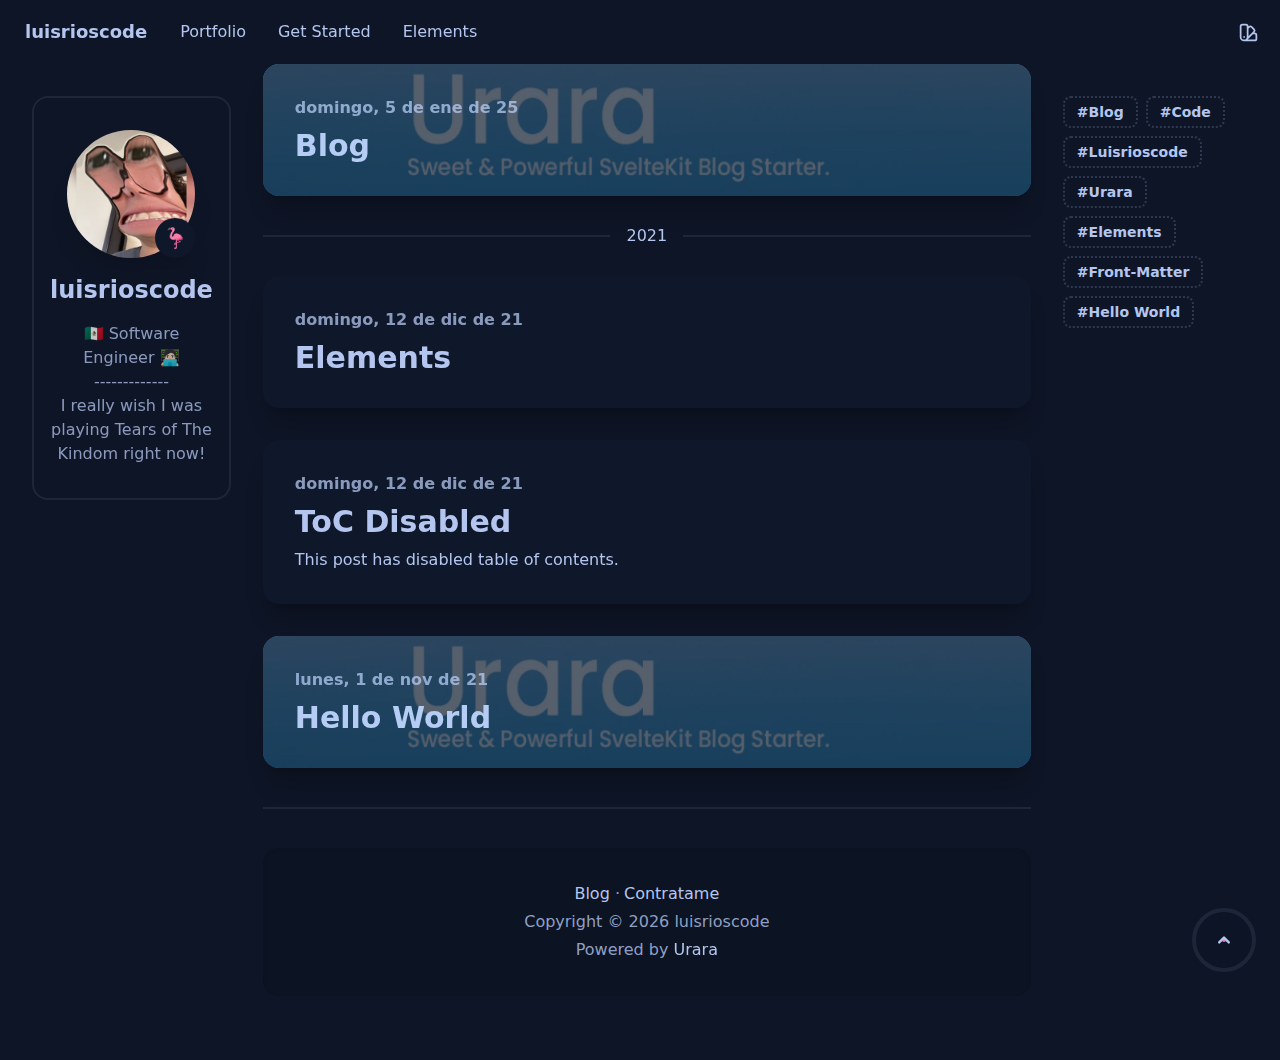
==== index.html @ e6d10465 "deploy: 8eb170c5e2e378a4bb74adc518a97fb02282f7ba" ====
<!DOCTYPE html>
<html lang="en-US">
  <head prefix="og: https://ogp.me/ns#">
    <meta charset="utf-8" />
    <meta name="generator" content="gh:importantimport/urara" />
    <meta name="viewport" content="width=device-width, initial-scale=1" />
    <link rel="manifest" crossorigin="use-credentials" href="/manifest.webmanifest" />
    <link rel="alternate" type="application/feed+json" href="/feed.json" />
    <link rel="alternate" type="application/atom+xml" href="/atom.xml" />
    <link rel="sitemap" type="application/xml" href="/sitemap.xml" />
    <meta http-equiv="content-security-policy" content="style-src 'self' 'unsafe-inline' https://giscus.app">
		<link href="./_app/immutable/assets/_layout.d280dd81.css" rel="stylesheet">
		<link href="./_app/immutable/assets/posts.50579275.css" rel="stylesheet">
		<link rel="modulepreload" href="./_app/immutable/entry/start.0321225f.js">
		<link rel="modulepreload" href="./_app/immutable/chunks/index.02fd8880.js">
		<link rel="modulepreload" href="./_app/immutable/chunks/singletons.bacc1549.js">
		<link rel="modulepreload" href="./_app/immutable/chunks/index.68272263.js">
		<link rel="modulepreload" href="./_app/immutable/entry/app.3006cc21.js">
		<link rel="modulepreload" href="./_app/immutable/chunks/preload-helper.41c905a7.js">
		<link rel="modulepreload" href="./_app/immutable/entry/_layout.svelte.47bfc724.js">
		<link rel="modulepreload" href="./_app/immutable/chunks/posts.7a17c96f.js">
		<link rel="modulepreload" href="./_app/immutable/chunks/icon.7a0f810a.js">
		<link rel="modulepreload" href="./_app/immutable/chunks/site.96908764.js">
		<link rel="modulepreload" href="./_app/immutable/entry/_layout.ts.cccaddcc.js">
		<link rel="modulepreload" href="./_app/immutable/chunks/_layout.e59680bc.js">
		<link rel="modulepreload" href="./_app/immutable/entry/_page.svelte.6ea606a0.js">
		<link rel="modulepreload" href="./_app/immutable/chunks/stores.125ae967.js">
		<link rel="modulepreload" href="./_app/immutable/chunks/footer.798f2849.js">
		<link rel="modulepreload" href="./_app/immutable/chunks/index_profile.4d41a308.js"><title>luisrioscode - Welcome to my coding blog portfolio site</title><!-- HEAD_svelte-1592q3p_START --><!-- HEAD_svelte-1592q3p_END --><!-- HEAD_svelte-1kxdj3d_START --><link rel="shortcut icon" href="https://urara-demo.netlify.app/favicon.png" sizes="48x48" type="image/png"><link rel="apple-touch-icon" href="https://urara-demo.netlify.app/assets/any@180.png" sizes="180x180" type="image/png"><link rel="icon" href="https://urara-demo.netlify.app/assets/any@192.png" sizes="192x192" type="image/png"><!-- HEAD_svelte-1kxdj3d_END --><!-- HEAD_svelte-1g590ms_START --><meta name="theme-color"><!-- HEAD_svelte-1g590ms_END --><!-- HEAD_svelte-abrfj_START --><meta name="author" content="luisrioscode"><meta name="description" content="Powered by SvelteKit/Urara">
    <meta name="keywords">
    
      <link rel="canonical" href="https://urara-demo.netlify.app"><!-- HEAD_svelte-abrfj_END --><!-- HEAD_svelte-1y1uq0g_START --><meta property="og:site_name" content="luisrioscode"><meta property="og:locale" content="en-US"><meta property="og:type" content="website">
    <meta property="og:image" content="https://urara-demo.netlify.app/assets/maskable@512.png">
    <meta property="og:description" content="Powered by SvelteKit/Urara">
    <meta property="og:title" content="luisrioscode">
      <meta property="og:url" content="https://urara-demo.netlify.app"><!-- HEAD_svelte-1y1uq0g_END -->
  </head>
  <body itemscope itemtype="https://schema.org/WebPage">
    <div style="display: contents">










<header id="header" class="fixed z-50 w-screen transition-all duration-500 ease-in-out border-b-2 border-transparent max-h-[4.125rem] false"><div class="navbar"><div class="navbar-start">

<div class="dropdown lg:hidden"><label for="navbar-dropdown" tabindex="0" class="btn btn-square btn-ghost"><span class="i-heroicons-outline-menu-alt-1"></span></label>
  <ul id="navbar-dropdown" tabindex="0" class="menu menu-compact dropdown-content bg-base-100 text-base-content shadow-lg rounded-box min-w-max max-w-52 p-2"><li><a href="/portfolio">Portfolio</a>
        </li><li><a href="/hello-world">Get Started</a>
        </li><li><a href="/hello-world/elements">Elements</a>
        </li></ul></div>
<div class="swap order-last hidden lg:inline-grid"><button class="swap-on btn btn-ghost text-base font-normal normal-case transition-all duration-200 hidden">[object Object]</button>
  <ul class="swap-off menu menu-horizontal p-0"><li><a class="!rounded-btn" href="/portfolio">Portfolio</a>
        </li><li><a class="!rounded-btn" href="/hello-world">Get Started</a>
        </li><li><a class="!rounded-btn" href="/hello-world/elements">Elements</a>
        </li></ul></div>
        <a href="/" class="btn btn-ghost normal-case text-lg">luisrioscode</a></div>
      <div class="navbar-end">
        <div id="change-theme" class="dropdown dropdown-end">
          
          <div tabindex="0" class="btn btn-square btn-ghost"><span class="i-heroicons-outline-color-swatch"></span></div>
          
          
          <ul tabindex="0" class="flex flex-nowrap shadow-2xl menu dropdown-content bg-base-100 text-base-content rounded-box w-52 p-2 gap-2 overflow-y-auto max-h-[21.5rem]"><button data-theme="night" class="btn btn-ghost w-full hover:bg-primary group rounded-lg flex bg-base-100 p-2 transition-all"><p class="flex-1 text-left text-base-content group-hover:text-primary-content transition-color">🌃 Night</p>
                <div class="grid grid-cols-4 gap-0.5 m-auto"><div class="bg-primary w-1 h-4 rounded-btn"></div><div class="bg-secondary w-1 h-4 rounded-btn"></div><div class="bg-accent w-1 h-4 rounded-btn"></div><div class="bg-neutral w-1 h-4 rounded-btn"></div></div>
              </button><button data-theme="lofi" class="btn btn-ghost w-full hover:bg-primary group rounded-lg flex bg-base-100 p-2 transition-all"><p class="flex-1 text-left text-base-content group-hover:text-primary-content transition-color">🎶 Lo-Fi</p>
                <div class="grid grid-cols-4 gap-0.5 m-auto"><div class="bg-primary w-1 h-4 rounded-btn"></div><div class="bg-secondary w-1 h-4 rounded-btn"></div><div class="bg-accent w-1 h-4 rounded-btn"></div><div class="bg-neutral w-1 h-4 rounded-btn"></div></div>
              </button></ul></div></div></div></header>

<button id="totop" aria-label="scroll to top" class="fixed grid group btn btn-circle btn-lg border-none backdrop-blur bottom-6 right-6 z-50 duration-500 ease-in-out btn-ghost bg-base-100/30 md:bg-base-200/30 translate-y-24"><div class="radial-progress text-accent transition-all duration-500 ease-in-out group-hover:text-accent-focus col-start-1 row-start-1" style="--size:4rem; --thickness: 0.25rem; --value:undefined;"></div>
  <div class="border-4 border-base-content/10 group-hover:border-transparent col-start-1 row-start-1 rounded-full w-full h-full p-4 grid duration-500 ease-in-out"><span class="i-heroicons-solid-chevron-up !w-6 !h-6"></span></div></button>

<div class="bg-base-100 md:bg-base-200 min-h-screen pt-16 md:pb-8 lg:pb-16">



<div class="flex flex-col flex-nowrap justify-center xl:flex-row xl:flex-wrap h-feed"><div class="flex-1 w-full max-w-screen-md order-first mx-auto xl:mr-0 xl:ml-8 xl:max-w-md"><div class="h-card flex flex-col gap-4 sticky top-24 card card-body p-4 items-right xl:border-2 xl:py-8 border-base-content/10 xl:ml-auto xl:mr-8 xl:max-w-xs"><a href="https://urara-demo.netlify.app" class="hidden u-url u-uid">luisrioscode</a>
  <figure class="relative mx-auto group"><img class="u-photo rounded-full shadow-xl hover:shadow-2xl transition-shadow z-10 w-24 h-24 md:w-32 md:h-32" src="/assets/elpatron@640.jpeg" alt="luisrioscode">
    <div class="absolute z-20 rounded-full w-8 h-8 md:w-10 md:h-10 bottom-0 right-0 bg-base-100 shadow-xl text-lg md:text-xl text-center py-0.5 md:py-1.5">🦩</div></figure>
  <div class="text-center flex flex-col gap-2"><h2 class="text-2xl font-bold mt-0 mb-2 p-name">luisrioscode</h2>
    <p class="opacity-75 p-note"><!-- HTML_TAG_START -->
      🇲🇽 Software Engineer 🧑🏻‍💻
      <br>
        -------------
      <br>
      I really wish I was playing Tears of The Kindom right now!
    <!-- HTML_TAG_END --></p>
    </div></div></div>
  <div class="flex-1 w-full max-w-screen-md xl:order-last mx-auto xl:ml-0 xl:mr-8 xl:max-w-md"><div class="flex xl:flex-wrap gap-2 overflow-x-auto xl:overflow-x-hidden overflow-y-hidden max-h-24 my-auto xl:max-h-fit max-w-fit xl:max-w-full pl-8 md:px-0 xl:pl-8 xl:pt-8"><button id="Blog" class="btn btn-sm btn-ghost normal-case border-dotted border-base-content/20 border-2 mt-4 mb-8 xl:m-0">#Blog
          </button><button id="Code" class="btn btn-sm btn-ghost normal-case border-dotted border-base-content/20 border-2 mt-4 mb-8 xl:m-0">#Code
          </button><button id="Luisrioscode" class="btn btn-sm btn-ghost normal-case border-dotted border-base-content/20 border-2 mt-4 mb-8 xl:m-0">#Luisrioscode
          </button><button id="Urara" class="btn btn-sm btn-ghost normal-case border-dotted border-base-content/20 border-2 mt-4 mb-8 xl:m-0">#Urara
          </button><button id="Elements" class="btn btn-sm btn-ghost normal-case border-dotted border-base-content/20 border-2 mt-4 mb-8 xl:m-0">#Elements
          </button><button id="Front-Matter" class="btn btn-sm btn-ghost normal-case border-dotted border-base-content/20 border-2 mt-4 mb-8 xl:m-0">#Front-Matter
          </button><button id="Hello World" class="btn btn-sm btn-ghost normal-case border-dotted border-base-content/20 border-2 mt-4 mb-8 xl:m-0">#Hello World
          </button></div></div>
  <div class="flex-none w-full max-w-screen-md mx-auto xl:mx-0">
      
      <main class="flex flex-col relative bg-base-100 md:bg-transparent md:gap-8 z-10" itemprop="mainEntityOfPage" itemscope itemtype="https://schema.org/Blog">
          
          <div class="rounded-box transition-all duration-500 ease-in-out hover:z-30 hover:shadow-lg md:shadow-xl md:hover:shadow-2xl md:hover:-translate-y-0.5"><article itemscope itemtype="https://schema.org/BlogPosting" itemprop="blogPost" class="h-entry card bg-base-100 rounded-none md:rounded-box md:shadow-xl overflow-hidden z-10   group image-full before:!rounded-none">
  
  <figure class="!block"><picture><source srcset="/_app/immutable/assets/urara.313e3d84.avif 736w" type="image/avif">
    <img src="/hello-world/urara.webp" alt="/hello-world/urara.webp" class="u-featured object-center h-full w-full absolute group-hover:scale-105 transition-transform duration-500 ease-in-out" loading="eager" decoding="auto"></picture></figure>
  <div class="card-body gap-0 md:col-start-1 md:row-start-1 md:text-neutral-content md:z-20"><div class="flex flex-col gap-2">
      <div class="flex font-semibold gap-1.5"><a rel="author" class="opacity-75 hover:opacity-100 hover:text-primary duration-500 ease-in-out p-author h-card hidden" href="https://urara-demo.netlify.app">luisrioscode</a>
  <span class="opacity-50 hidden">/</span>
  <a href="/blog" class="u-url u-uid swap group/time"><time class="group-hover/time:opacity-0 font-semibold opacity-75 duration-500 ease-in-out mr-auto dt-published" datetime="2025-01-05T00:00:00.000Z" itemprop="datePublished">domingo, 5 de ene de 25</time>
    <time class="opacity-0 group-hover/time:opacity-100 font-semibold text-primary duration-500 ease-in-out mr-auto dt-updated" datetime="2025-01-05T00:00:00.000Z" itemprop="dateModified">domingo, 5 de ene de 25</time></a></div>
      <h2 itemprop="name headline" class="card-title text-3xl mr-auto bg-[length:100%_0%] bg-[position:0_88%] underline decoration-4 decoration-transparent group-hover:decoration-primary hover:bg-[length:100%_100%] hover:text-primary-content bg-gradient-to-t from-primary to-primary bg-no-repeat transition-all ease-in-out duration-300"><a itemprop="url" class="u-url p-name" href="/blog">Blog</a></h2>
      </div>
    <main itemprop="articleBody" class="urara-prose prose e-content"></main>
    </div>
  </article>
          </div>
          <div class="divider my-4 md:my-0">2021
            </div>
          <div class="rounded-box transition-all duration-500 ease-in-out hover:z-30 hover:shadow-lg md:shadow-xl md:hover:shadow-2xl md:hover:-translate-y-0.5"><article itemscope itemtype="https://schema.org/BlogPosting" itemprop="blogPost" class="h-entry card bg-base-100 rounded-none md:rounded-box md:shadow-xl overflow-hidden z-10   group">
  
  
  <div class="card-body gap-0 "><div class="flex flex-col gap-2">
      <div class="flex font-semibold gap-1.5"><a rel="author" class="opacity-75 hover:opacity-100 hover:text-primary duration-500 ease-in-out p-author h-card hidden" href="https://urara-demo.netlify.app">luisrioscode</a>
  <span class="opacity-50 hidden">/</span>
  <a href="/hello-world/elements" class="u-url u-uid swap group/time"><time class="group-hover/time:opacity-0 font-semibold opacity-75 duration-500 ease-in-out mr-auto dt-published" datetime="2021-12-12T00:00:00.000Z" itemprop="datePublished">domingo, 12 de dic de 21</time>
    <time class="opacity-0 group-hover/time:opacity-100 font-semibold text-primary duration-500 ease-in-out mr-auto dt-updated" datetime="2023-05-25T22:07:48.257Z" itemprop="dateModified">jueves, 25 de may de 23</time></a></div>
      <h2 itemprop="name headline" class="card-title text-3xl mr-auto bg-[length:100%_0%] bg-[position:0_88%] underline decoration-4 decoration-transparent group-hover:decoration-primary hover:bg-[length:100%_100%] hover:text-primary-content bg-gradient-to-t from-primary to-primary bg-no-repeat transition-all ease-in-out duration-300"><a itemprop="url" class="u-url p-name" href="/hello-world/elements">Elements</a></h2>
      </div>
    <main itemprop="articleBody" class="urara-prose prose e-content"></main>
    </div>
  </article>
          </div>
          
          <div class="rounded-box transition-all duration-500 ease-in-out hover:z-30 hover:shadow-lg md:shadow-xl md:hover:shadow-2xl md:hover:-translate-y-0.5"><article itemscope itemtype="https://schema.org/BlogPosting" itemprop="blogPost" class="h-entry card bg-base-100 rounded-none md:rounded-box md:shadow-xl overflow-hidden z-10   group">
  
  
  <div class="card-body gap-0 "><div class="flex flex-col gap-2">
      <div class="flex font-semibold gap-1.5"><a rel="author" class="opacity-75 hover:opacity-100 hover:text-primary duration-500 ease-in-out p-author h-card hidden" href="https://urara-demo.netlify.app">luisrioscode</a>
  <span class="opacity-50 hidden">/</span>
  <a href="/hello-world/toc-disabled" class="u-url u-uid swap group/time"><time class="group-hover/time:opacity-0 font-semibold opacity-75 duration-500 ease-in-out mr-auto dt-published" datetime="2021-12-12T00:00:00.000Z" itemprop="datePublished">domingo, 12 de dic de 21</time>
    <time class="opacity-0 group-hover/time:opacity-100 font-semibold text-primary duration-500 ease-in-out mr-auto dt-updated" datetime="2023-05-25T22:07:48.257Z" itemprop="dateModified">jueves, 25 de may de 23</time></a></div>
      <h2 itemprop="name headline" class="card-title text-3xl mr-auto bg-[length:100%_0%] bg-[position:0_88%] underline decoration-4 decoration-transparent group-hover:decoration-primary hover:bg-[length:100%_100%] hover:text-primary-content bg-gradient-to-t from-primary to-primary bg-no-repeat transition-all ease-in-out duration-300"><a itemprop="url" class="u-url p-name" href="/hello-world/toc-disabled">ToC Disabled</a></h2>
      <p itemprop="description" class="p-summary mb-auto">This post has disabled table of contents.</p></div>
    <main itemprop="articleBody" class="urara-prose prose e-content"></main>
    </div>
  </article>
          </div>
          
          <div class="rounded-box transition-all duration-500 ease-in-out hover:z-30 hover:shadow-lg md:shadow-xl md:hover:shadow-2xl md:hover:-translate-y-0.5"><article itemscope itemtype="https://schema.org/BlogPosting" itemprop="blogPost" class="h-entry card bg-base-100 rounded-none md:rounded-box md:shadow-xl overflow-hidden z-10   group image-full before:!rounded-none">
  
  <figure class="!block"><picture><source srcset="/_app/immutable/assets/urara.313e3d84.avif 736w" type="image/avif">
    <img src="/hello-world/urara.webp" alt="/hello-world/urara.webp" class="u-featured object-center h-full w-full absolute group-hover:scale-105 transition-transform duration-500 ease-in-out" loading="eager" decoding="auto"></picture></figure>
  <div class="card-body gap-0 md:col-start-1 md:row-start-1 md:text-neutral-content md:z-20"><div class="flex flex-col gap-2">
      <div class="flex font-semibold gap-1.5"><a rel="author" class="opacity-75 hover:opacity-100 hover:text-primary duration-500 ease-in-out p-author h-card hidden" href="https://urara-demo.netlify.app">luisrioscode</a>
  <span class="opacity-50 hidden">/</span>
  <a href="/hello-world" class="u-url u-uid swap group/time"><time class="group-hover/time:opacity-0 font-semibold opacity-75 duration-500 ease-in-out mr-auto dt-published" datetime="2021-11-01T00:00:00.000Z" itemprop="datePublished">lunes, 1 de nov de 21</time>
    <time class="opacity-0 group-hover/time:opacity-100 font-semibold text-primary duration-500 ease-in-out mr-auto dt-updated" datetime="2021-12-12T00:00:00.000Z" itemprop="dateModified">domingo, 12 de dic de 21</time></a></div>
      <h2 itemprop="name headline" class="card-title text-3xl mr-auto bg-[length:100%_0%] bg-[position:0_88%] underline decoration-4 decoration-transparent group-hover:decoration-primary hover:bg-[length:100%_100%] hover:text-primary-content bg-gradient-to-t from-primary to-primary bg-no-repeat transition-all ease-in-out duration-300"><a itemprop="url" class="u-url p-name" href="/hello-world">Hello World</a></h2>
      </div>
    <main itemprop="articleBody" class="urara-prose prose e-content"></main>
    </div>
  </article>
          </div></main>
      <div class="sticky bottom-0 md:static md:mt-8 hidden"><div class="divider mt-0 mb-8 hidden lg:flex"></div>
        <footer id="footer" class="footer footer-center bg-base-300 text-base-content shadow-inner p-8 md:rounded-box  "><div class="prose"><p><a href="/atom.xml" rel="noopener noreferrer external" target="_blank">Blog</a>
          <span class="mr-1">·</span><a href="/sitemap.xml" rel="noopener noreferrer external" target="_blank">Contratame</a>
          
        <br>
      Copyright © 2023
      luisrioscode
      <br>
      Powered by
      <a rel="noopener noreferrer external" target="_blank" class="tooltip tooltip-secondary hover:text-secondary" data-tip="🌸 [δ] - Based on MDsveX & SvelteKit 🌸" href="https://github.com/importantimport/urara">Urara
      </a>
      </p></div></footer></div></div></div></div>


			<script type="application/json" data-sveltekit-fetched data-url="/posts.json">{"status":200,"statusText":"","headers":{},"body":"[{\"title\":\"Blog\",\"image\":\"/hello-world/urara.webp\",\"created\":\"2025-01-05T00:00:00.000Z\",\"updated\":\"2025-01-05T00:00:00.000Z\",\"tags\":[\"Blog\",\"Code\",\"Luisrioscode\"],\"flags\":[],\"slug\":\"/blog/+page.svelte.md\",\"path\":\"/blog\",\"toc\":false,\"type\":\"article\",\"html\":\"\"},{\"title\":\"Elements\",\"created\":\"2021-12-12T00:00:00.000Z\",\"tags\":[\"Urara\",\"Elements\"],\"flags\":[],\"updated\":\"2023-05-25T22:07:48.257Z\",\"slug\":\"/hello-world/elements/+page.svelte.md\",\"path\":\"/hello-world/elements\",\"toc\":[{\"depth\":2,\"title\":\"Headings\",\"slug\":\"headings\"},{\"depth\":3,\"title\":\"Heading\",\"slug\":\"heading\"},{\"depth\":4,\"title\":\"Heading\",\"slug\":\"heading-1\"},{\"depth\":5,\"title\":\"Heading\",\"slug\":\"heading-2\"},{\"depth\":6,\"title\":\"Heading\",\"slug\":\"heading-3\"},{\"depth\":2,\"title\":\"Paragraphs\",\"slug\":\"paragraphs\"},{\"depth\":2,\"title\":\"Lists\",\"slug\":\"lists\"},{\"depth\":3,\"title\":\"Definition List (dl)\",\"slug\":\"definition-list-dl\"},{\"depth\":3,\"title\":\"Ordered List (ol)\",\"slug\":\"ordered-list-ol\"},{\"depth\":3,\"title\":\"Unordered List (ul)\",\"slug\":\"unordered-list-ul\"},{\"depth\":3,\"title\":\"Checkbox List (ul)\",\"slug\":\"checkbox-list-ul\"},{\"depth\":2,\"title\":\"Table\",\"slug\":\"table\"},{\"depth\":2,\"title\":\"Footnotes\",\"slug\":\"footnotes\"},{\"depth\":2,\"title\":\"Code\",\"slug\":\"code\"},{\"depth\":2,\"title\":\"Misc\",\"slug\":\"misc\"},{\"depth\":2,\"title\":\"Svelte Components\",\"slug\":\"svelte-components\"}],\"type\":\"article\",\"html\":\"\"},{\"title\":\"ToC Disabled\",\"summary\":\"This post has disabled table of contents.\",\"created\":\"2021-12-12T00:00:00.000Z\",\"tags\":[\"Front-Matter\"],\"toc\":false,\"flags\":[],\"updated\":\"2023-05-25T22:07:48.257Z\",\"slug\":\"/hello-world/toc-disabled/+page.md\",\"path\":\"/hello-world/toc-disabled\",\"type\":\"article\",\"html\":\"\"},{\"title\":\"Hello World\",\"image\":\"/hello-world/urara.webp\",\"created\":\"2021-11-01T00:00:00.000Z\",\"updated\":\"2021-12-12T00:00:00.000Z\",\"tags\":[\"Hello World\",\"Urara\"],\"flags\":[],\"slug\":\"/hello-world/+page.svelte.md\",\"path\":\"/hello-world\",\"toc\":[{\"depth\":2,\"title\":\"Developing\",\"slug\":\"developing\"},{\"depth\":2,\"title\":\"Building\",\"slug\":\"building\"},{\"depth\":2,\"title\":\"Documentation\",\"slug\":\"documentation\"}],\"type\":\"article\",\"html\":\"\"}]"}</script>
			<script>
				{
					__sveltekit_ba1tma = {
						base: new URL(".", location).pathname.slice(0, -1),
						env: {}
					};

					const element = document.currentScript.parentElement;

					const data = [null,null];

					Promise.all([
						import("./_app/immutable/entry/start.0321225f.js"),
						import("./_app/immutable/entry/app.3006cc21.js")
					]).then(([kit, app]) => {
						kit.start(app, element, {
							node_ids: [0, 2],
							data,
							form: null,
							error: null
						});
					});
				}
			</script>
		</div>
  </body>
</html>
---- _app/immutable/assets/_layout.d280dd81.css ----
.i-heroicons-outline-chevron-left{--un-icon:url("data:image/svg+xml;utf8,%3Csvg viewBox='0 0 24 24' width='1.5em' height='1.5em' xmlns='http://www.w3.org/2000/svg' %3E%3Cpath fill='none' stroke='currentColor' stroke-linecap='round' stroke-linejoin='round' stroke-width='2' d='m15 19l-7-7l7-7'/%3E%3C/svg%3E");-webkit-mask:var(--un-icon)no-repeat;mask:var(--un-icon)no-repeat;color:inherit;width:1.5em;height:1.5em;background-color:currentColor;-webkit-mask-size:100% 100%;mask-size:100% 100%}.i-heroicons-outline-chevron-right{--un-icon:url("data:image/svg+xml;utf8,%3Csvg viewBox='0 0 24 24' width='1.5em' height='1.5em' xmlns='http://www.w3.org/2000/svg' %3E%3Cpath fill='none' stroke='currentColor' stroke-linecap='round' stroke-linejoin='round' stroke-width='2' d='m9 5l7 7l-7 7'/%3E%3C/svg%3E");-webkit-mask:var(--un-icon)no-repeat;mask:var(--un-icon)no-repeat;color:inherit;width:1.5em;height:1.5em;background-color:currentColor;-webkit-mask-size:100% 100%;mask-size:100% 100%}.i-heroicons-outline-color-swatch{--un-icon:url("data:image/svg+xml;utf8,%3Csvg viewBox='0 0 24 24' width='1.5em' height='1.5em' xmlns='http://www.w3.org/2000/svg' %3E%3Cpath fill='none' stroke='currentColor' stroke-linecap='round' stroke-linejoin='round' stroke-width='2' d='M7 21a4 4 0 0 1-4-4V5a2 2 0 0 1 2-2h4a2 2 0 0 1 2 2v12a4 4 0 0 1-4 4Zm0 0h12a2 2 0 0 0 2-2v-4a2 2 0 0 0-2-2h-2.343M11 7.343l1.657-1.657a2 2 0 0 1 2.828 0l2.829 2.829a2 2 0 0 1 0 2.828l-8.486 8.485M7 17h.01'/%3E%3C/svg%3E");-webkit-mask:var(--un-icon)no-repeat;mask:var(--un-icon)no-repeat;color:inherit;width:1.5em;height:1.5em;background-color:currentColor;-webkit-mask-size:100% 100%;mask-size:100% 100%}.i-heroicons-outline-menu-alt-1{--un-icon:url("data:image/svg+xml;utf8,%3Csvg viewBox='0 0 24 24' width='1.5em' height='1.5em' xmlns='http://www.w3.org/2000/svg' %3E%3Cpath fill='none' stroke='currentColor' stroke-linecap='round' stroke-linejoin='round' stroke-width='2' d='M4 6h16M4 12h8m-8 6h16'/%3E%3C/svg%3E");-webkit-mask:var(--un-icon)no-repeat;mask:var(--un-icon)no-repeat;color:inherit;width:1.5em;height:1.5em;background-color:currentColor;-webkit-mask-size:100% 100%;mask-size:100% 100%}.i-heroicons-outline-reply{--un-icon:url("data:image/svg+xml;utf8,%3Csvg viewBox='0 0 24 24' width='1.5em' height='1.5em' xmlns='http://www.w3.org/2000/svg' %3E%3Cpath fill='none' stroke='currentColor' stroke-linecap='round' stroke-linejoin='round' stroke-width='2' d='M3 10h10a8 8 0 0 1 8 8v2M3 10l6 6m-6-6l6-6'/%3E%3C/svg%3E");-webkit-mask:var(--un-icon)no-repeat;mask:var(--un-icon)no-repeat;color:inherit;width:1.5em;height:1.5em;background-color:currentColor;-webkit-mask-size:100% 100%;mask-size:100% 100%}.i-heroicons-outline-search{--un-icon:url("data:image/svg+xml;utf8,%3Csvg viewBox='0 0 24 24' width='1.5em' height='1.5em' xmlns='http://www.w3.org/2000/svg' %3E%3Cpath fill='none' stroke='currentColor' stroke-linecap='round' stroke-linejoin='round' stroke-width='2' d='m21 21l-6-6m2-5a7 7 0 1 1-14 0a7 7 0 0 1 14 0Z'/%3E%3C/svg%3E");-webkit-mask:var(--un-icon)no-repeat;mask:var(--un-icon)no-repeat;color:inherit;width:1.5em;height:1.5em;background-color:currentColor;-webkit-mask-size:100% 100%;mask-size:100% 100%}.i-heroicons-outline-sort-ascending{--un-icon:url("data:image/svg+xml;utf8,%3Csvg viewBox='0 0 24 24' width='1.5em' height='1.5em' xmlns='http://www.w3.org/2000/svg' %3E%3Cpath fill='none' stroke='currentColor' stroke-linecap='round' stroke-linejoin='round' stroke-width='2' d='M3 4h13M3 8h9m-9 4h6m4 0l4-4m0 0l4 4m-4-4v12'/%3E%3C/svg%3E");-webkit-mask:var(--un-icon)no-repeat;mask:var(--un-icon)no-repeat;color:inherit;width:1.5em;height:1.5em;background-color:currentColor;-webkit-mask-size:100% 100%;mask-size:100% 100%}.i-heroicons-outline-sort-descending{--un-icon:url("data:image/svg+xml;utf8,%3Csvg viewBox='0 0 24 24' width='1.5em' height='1.5em' xmlns='http://www.w3.org/2000/svg' %3E%3Cpath fill='none' stroke='currentColor' stroke-linecap='round' stroke-linejoin='round' stroke-width='2' d='M3 4h13M3 8h9m-9 4h9m5-4v12m0 0l-4-4m4 4l4-4'/%3E%3C/svg%3E");-webkit-mask:var(--un-icon)no-repeat;mask:var(--un-icon)no-repeat;color:inherit;width:1.5em;height:1.5em;background-color:currentColor;-webkit-mask-size:100% 100%;mask-size:100% 100%}.i-heroicons-outline-trash{--un-icon:url("data:image/svg+xml;utf8,%3Csvg viewBox='0 0 24 24' width='1.5em' height='1.5em' xmlns='http://www.w3.org/2000/svg' %3E%3Cpath fill='none' stroke='currentColor' stroke-linecap='round' stroke-linejoin='round' stroke-width='2' d='m19 7l-.867 12.142A2 2 0 0 1 16.138 21H7.862a2 2 0 0 1-1.995-1.858L5 7m5 4v6m4-6v6m1-10V4a1 1 0 0 0-1-1h-4a1 1 0 0 0-1 1v3M4 7h16'/%3E%3C/svg%3E");-webkit-mask:var(--un-icon)no-repeat;mask:var(--un-icon)no-repeat;color:inherit;width:1.5em;height:1.5em;background-color:currentColor;-webkit-mask-size:100% 100%;mask-size:100% 100%}.i-heroicons-outline-x{--un-icon:url("data:image/svg+xml;utf8,%3Csvg viewBox='0 0 24 24' width='1.5em' height='1.5em' xmlns='http://www.w3.org/2000/svg' %3E%3Cpath fill='none' stroke='currentColor' stroke-linecap='round' stroke-linejoin='round' stroke-width='2' d='M6 18L18 6M6 6l12 12'/%3E%3C/svg%3E");-webkit-mask:var(--un-icon)no-repeat;mask:var(--un-icon)no-repeat;color:inherit;width:1.5em;height:1.5em;background-color:currentColor;-webkit-mask-size:100% 100%;mask-size:100% 100%}.i-heroicons-solid-chevron-down{--un-icon:url("data:image/svg+xml;utf8,%3Csvg viewBox='0 0 20 20' width='1.5em' height='1.5em' xmlns='http://www.w3.org/2000/svg' %3E%3Cpath fill='currentColor' fill-rule='evenodd' d='M5.293 7.293a1 1 0 0 1 1.414 0L10 10.586l3.293-3.293a1 1 0 1 1 1.414 1.414l-4 4a1 1 0 0 1-1.414 0l-4-4a1 1 0 0 1 0-1.414Z' clip-rule='evenodd'/%3E%3C/svg%3E");-webkit-mask:var(--un-icon)no-repeat;mask:var(--un-icon)no-repeat;color:inherit;width:1.5em;height:1.5em;background-color:currentColor;-webkit-mask-size:100% 100%;mask-size:100% 100%}.i-heroicons-solid-chevron-right{--un-icon:url("data:image/svg+xml;utf8,%3Csvg viewBox='0 0 20 20' width='1.5em' height='1.5em' xmlns='http://www.w3.org/2000/svg' %3E%3Cpath fill='currentColor' fill-rule='evenodd' d='M7.293 14.707a1 1 0 0 1 0-1.414L10.586 10L7.293 6.707a1 1 0 0 1 1.414-1.414l4 4a1 1 0 0 1 0 1.414l-4 4a1 1 0 0 1-1.414 0Z' clip-rule='evenodd'/%3E%3C/svg%3E");-webkit-mask:var(--un-icon)no-repeat;mask:var(--un-icon)no-repeat;color:inherit;width:1.5em;height:1.5em;background-color:currentColor;-webkit-mask-size:100% 100%;mask-size:100% 100%}.i-heroicons-solid-chevron-up{--un-icon:url("data:image/svg+xml;utf8,%3Csvg viewBox='0 0 20 20' width='1.5em' height='1.5em' xmlns='http://www.w3.org/2000/svg' %3E%3Cpath fill='currentColor' fill-rule='evenodd' d='M14.707 12.707a1 1 0 0 1-1.414 0L10 9.414l-3.293 3.293a1 1 0 0 1-1.414-1.414l4-4a1 1 0 0 1 1.414 0l4 4a1 1 0 0 1 0 1.414Z' clip-rule='evenodd'/%3E%3C/svg%3E");-webkit-mask:var(--un-icon)no-repeat;mask:var(--un-icon)no-repeat;color:inherit;width:1.5em;height:1.5em;background-color:currentColor;-webkit-mask-size:100% 100%;mask-size:100% 100%}*,:before,:after{box-sizing:border-box;border:0 solid #e5e7eb}:before,:after{--tw-content:""}html{-webkit-text-size-adjust:100%;-moz-tab-size:4;tab-size:4;font-feature-settings:normal;font-variation-settings:normal;font-family:ui-sans-serif,system-ui,-apple-system,BlinkMacSystemFont,Segoe UI,Roboto,Helvetica Neue,Arial,Noto Sans,sans-serif,Apple Color Emoji,Segoe UI Emoji,Segoe UI Symbol,Noto Color Emoji;line-height:1.5}body{line-height:inherit;margin:0}hr{height:0;color:inherit;border-top-width:1px}abbr:where([title]){text-decoration:underline dotted}h1,h2,h3,h4,h5,h6{font-size:inherit;font-weight:inherit}a{color:inherit;text-decoration:inherit}b,strong{font-weight:bolder}code,kbd,samp,pre{font-family:ui-monospace,SFMono-Regular,Menlo,Monaco,Consolas,Liberation Mono,Courier New,monospace;font-size:1em}small{font-size:80%}sub,sup{vertical-align:baseline;font-size:75%;line-height:0;position:relative}sub{bottom:-.25em}sup{top:-.5em}table{text-indent:0;border-color:inherit;border-collapse:collapse}button,input,optgroup,select,textarea{font-family:inherit;font-size:100%;font-weight:inherit;line-height:inherit;color:inherit;margin:0;padding:0}button,select{text-transform:none}button,[type=button],[type=reset],[type=submit]{-webkit-appearance:button;background-color:#0000;background-image:none}:-moz-focusring{outline:auto}:-moz-ui-invalid{box-shadow:none}progress{vertical-align:baseline}::-webkit-inner-spin-button,::-webkit-outer-spin-button{height:auto}[type=search]{-webkit-appearance:textfield;outline-offset:-2px}::-webkit-search-decoration{-webkit-appearance:none}::-webkit-file-upload-button{-webkit-appearance:button;font:inherit}summary{display:list-item}blockquote,dl,dd,h1,h2,h3,h4,h5,h6,hr,figure,p,pre{margin:0}fieldset{margin:0;padding:0}legend{padding:0}ol,ul,menu{margin:0;padding:0;list-style:none}textarea{resize:vertical}input::placeholder,textarea::placeholder{opacity:1;color:#9ca3af}button,[role=button]{cursor:pointer}:disabled{cursor:default}img,svg,video,canvas,audio,iframe,embed,object{vertical-align:middle;display:block}img,video{max-width:100%;height:auto}[hidden]{display:none}:root,[data-theme]{background-color:hsla(var(--b1)/var(--tw-bg-opacity,1));color:hsla(var(--bc)/var(--tw-text-opacity,1))}html{-webkit-tap-highlight-color:transparent}:root{color-scheme:dark;--pf:198.44 93.204% 47.686%;--sf:234.45 89.474% 59.137%;--af:328.85 85.621% 56%;--b2:222.22 47.368% 10.059%;--b3:222.22 47.368% 9.0529%;--bc:222.22 65.563% 82.235%;--pc:198.44 100% 11.922%;--sc:234.45 100% 14.784%;--ac:328.85 100% 14%;--nc:217.24 75.772% 83.49%;--inc:198.46 100% 9.6078%;--suc:172.46 100% 10.078%;--wac:40.61 100% 12.706%;--erc:350.94 100% 14.235%;--rounded-box:1rem;--rounded-btn:.5rem;--rounded-badge:1.9rem;--animation-btn:.25s;--animation-input:.2s;--btn-text-case:uppercase;--btn-focus-scale:.95;--border-btn:1px;--tab-border:1px;--tab-radius:.5rem;--p:198.44 93.204% 59.608%;--s:234.45 89.474% 73.922%;--a:328.85 85.621% 70%;--n:217.24 32.584% 17.451%;--nf:217.06 30.357% 21.961%;--b1:222.22 47.368% 11.176%;--in:198.46 90.204% 48.039%;--su:172.46 66.008% 50.392%;--wa:40.61 88.172% 63.529%;--er:350.94 94.558% 71.176%}[data-theme=night]{color-scheme:dark;--pf:198.44 93.204% 47.686%;--sf:234.45 89.474% 59.137%;--af:328.85 85.621% 56%;--b2:222.22 47.368% 10.059%;--b3:222.22 47.368% 9.0529%;--bc:222.22 65.563% 82.235%;--pc:198.44 100% 11.922%;--sc:234.45 100% 14.784%;--ac:328.85 100% 14%;--nc:217.24 75.772% 83.49%;--inc:198.46 100% 9.6078%;--suc:172.46 100% 10.078%;--wac:40.61 100% 12.706%;--erc:350.94 100% 14.235%;--rounded-box:1rem;--rounded-btn:.5rem;--rounded-badge:1.9rem;--animation-btn:.25s;--animation-input:.2s;--btn-text-case:uppercase;--btn-focus-scale:.95;--border-btn:1px;--tab-border:1px;--tab-radius:.5rem;--p:198.44 93.204% 59.608%;--s:234.45 89.474% 73.922%;--a:328.85 85.621% 70%;--n:217.24 32.584% 17.451%;--nf:217.06 30.357% 21.961%;--b1:222.22 47.368% 11.176%;--in:198.46 90.204% 48.039%;--su:172.46 66.008% 50.392%;--wa:40.61 88.172% 63.529%;--er:350.94 94.558% 71.176%}[data-theme=lofi]{color-scheme:light;--pf:0 0% 4.0784%;--sf:0 1.9608% 8%;--af:0 0% 11.922%;--nf:0 0% 0%;--btn-text-case:uppercase;--border-btn:1px;--tab-border:1px;--p:0 0% 5.098%;--pc:0 0% 100%;--s:0 1.9608% 10%;--sc:0 0% 100%;--a:0 0% 14.902%;--ac:0 0% 100%;--n:0 0% 0%;--nc:0 0% 100%;--b1:0 0% 100%;--b2:0 0% 94.902%;--b3:0 1.9608% 90%;--bc:0 0% 0%;--in:212.35 100% 47.647%;--inc:0 0% 100%;--su:136.84 72.152% 46.471%;--suc:0 0% 100%;--wa:4.5614 100% 66.471%;--wac:0 0% 100%;--er:325.05 77.6% 49.02%;--erc:0 0% 100%;--rounded-box:.25rem;--rounded-btn:.125rem;--rounded-badge:.125rem;--animation-btn:0;--animation-input:0;--btn-focus-scale:1;--tab-radius:0}*,:before,:after{--tw-border-spacing-x:0;--tw-border-spacing-y:0;--tw-translate-x:0;--tw-translate-y:0;--tw-rotate:0;--tw-skew-x:0;--tw-skew-y:0;--tw-scale-x:1;--tw-scale-y:1;--tw-pan-x: ;--tw-pan-y: ;--tw-pinch-zoom: ;--tw-scroll-snap-strictness:proximity;--tw-gradient-from-position: ;--tw-gradient-via-position: ;--tw-gradient-to-position: ;--tw-ordinal: ;--tw-slashed-zero: ;--tw-numeric-figure: ;--tw-numeric-spacing: ;--tw-numeric-fraction: ;--tw-ring-inset: ;--tw-ring-offset-width:0px;--tw-ring-offset-color:#fff;--tw-ring-color:#3b82f680;--tw-ring-offset-shadow:0 0 #0000;--tw-ring-shadow:0 0 #0000;--tw-shadow:0 0 #0000;--tw-shadow-colored:0 0 #0000;--tw-blur: ;--tw-brightness: ;--tw-contrast: ;--tw-grayscale: ;--tw-hue-rotate: ;--tw-invert: ;--tw-saturate: ;--tw-sepia: ;--tw-drop-shadow: ;--tw-backdrop-blur: ;--tw-backdrop-brightness: ;--tw-backdrop-contrast: ;--tw-backdrop-grayscale: ;--tw-backdrop-hue-rotate: ;--tw-backdrop-invert: ;--tw-backdrop-opacity: ;--tw-backdrop-saturate: ;--tw-backdrop-sepia: }::backdrop{--tw-border-spacing-x:0;--tw-border-spacing-y:0;--tw-translate-x:0;--tw-translate-y:0;--tw-rotate:0;--tw-skew-x:0;--tw-skew-y:0;--tw-scale-x:1;--tw-scale-y:1;--tw-pan-x: ;--tw-pan-y: ;--tw-pinch-zoom: ;--tw-scroll-snap-strictness:proximity;--tw-gradient-from-position: ;--tw-gradient-via-position: ;--tw-gradient-to-position: ;--tw-ordinal: ;--tw-slashed-zero: ;--tw-numeric-figure: ;--tw-numeric-spacing: ;--tw-numeric-fraction: ;--tw-ring-inset: ;--tw-ring-offset-width:0px;--tw-ring-offset-color:#fff;--tw-ring-color:#3b82f680;--tw-ring-offset-shadow:0 0 #0000;--tw-ring-shadow:0 0 #0000;--tw-shadow:0 0 #0000;--tw-shadow-colored:0 0 #0000;--tw-blur: ;--tw-brightness: ;--tw-contrast: ;--tw-grayscale: ;--tw-hue-rotate: ;--tw-invert: ;--tw-saturate: ;--tw-sepia: ;--tw-drop-shadow: ;--tw-backdrop-blur: ;--tw-backdrop-brightness: ;--tw-backdrop-contrast: ;--tw-backdrop-grayscale: ;--tw-backdrop-hue-rotate: ;--tw-backdrop-invert: ;--tw-backdrop-opacity: ;--tw-backdrop-saturate: ;--tw-backdrop-sepia: }.container{width:100%}@media (width>=640px){.container{max-width:640px}}@media (width>=768px){.container{max-width:768px}}@media (width>=1024px){.container{max-width:1024px}}@media (width>=1280px){.container{max-width:1280px}}@media (width>=1536px){.container{max-width:1536px}}.prose{color:var(--tw-prose-body);max-width:65ch}.prose :where(p):not(:where([class~=not-prose] *)){margin-top:1.25em;margin-bottom:1.25em}.prose :where([class~=lead]):not(:where([class~=not-prose] *)){color:var(--tw-prose-lead);margin-top:1.2em;margin-bottom:1.2em;font-size:1.25em;line-height:1.6}.prose :where(a):not(:where([class~=not-prose] *)){color:var(--tw-prose-links);font-weight:500;text-decoration:underline}.prose :where(strong):not(:where([class~=not-prose] *)){color:var(--tw-prose-bold);font-weight:600}.prose :where(a strong):not(:where([class~=not-prose] *)){color:inherit}.prose :where(blockquote strong):not(:where([class~=not-prose] *)){color:inherit}.prose :where(thead th strong):not(:where([class~=not-prose] *)){color:inherit}.prose :where(ol):not(:where([class~=not-prose] *)){margin-top:1.25em;margin-bottom:1.25em;padding-left:1.625em;list-style-type:decimal}.prose :where(ol[type=A]):not(:where([class~=not-prose] *)){list-style-type:upper-alpha}.prose :where(ol[type=a]):not(:where([class~=not-prose] *)){list-style-type:lower-alpha}.prose :where(ol[type=A s]):not(:where([class~=not-prose] *)){list-style-type:upper-alpha}.prose :where(ol[type=a s]):not(:where([class~=not-prose] *)){list-style-type:lower-alpha}.prose :where(ol[type=I]):not(:where([class~=not-prose] *)){list-style-type:upper-roman}.prose :where(ol[type=i]):not(:where([class~=not-prose] *)){list-style-type:lower-roman}.prose :where(ol[type=I s]):not(:where([class~=not-prose] *)){list-style-type:upper-roman}.prose :where(ol[type=i s]):not(:where([class~=not-prose] *)){list-style-type:lower-roman}.prose :where(ol[type="1"]):not(:where([class~=not-prose] *)){list-style-type:decimal}.prose :where(ul):not(:where([class~=not-prose] *)){margin-top:1.25em;margin-bottom:1.25em;padding-left:1.625em;list-style-type:disc}.prose :where(ol>li):not(:where([class~=not-prose] *))::marker{color:var(--tw-prose-counters);font-weight:400}.prose :where(ul>li):not(:where([class~=not-prose] *))::marker{color:var(--tw-prose-bullets)}.prose :where(hr):not(:where([class~=not-prose] *)){border-color:var(--tw-prose-hr);border-top-width:1px;margin-top:3em;margin-bottom:3em}.prose :where(blockquote):not(:where([class~=not-prose] *)){color:var(--tw-prose-quotes);border-left-width:.25rem;border-left-color:var(--tw-prose-quote-borders);quotes:"“""”""‘""’";margin-top:1.6em;margin-bottom:1.6em;padding-left:1em;font-style:italic;font-weight:500}.prose :where(blockquote p:first-of-type):not(:where([class~=not-prose] *)):before{content:open-quote}.prose :where(blockquote p:last-of-type):not(:where([class~=not-prose] *)):after{content:close-quote}.prose :where(h1):not(:where([class~=not-prose] *)){color:var(--tw-prose-headings);margin-top:0;margin-bottom:.888889em;font-size:2.25em;font-weight:800;line-height:1.11111}.prose :where(h1 strong):not(:where([class~=not-prose] *)){color:inherit;font-weight:900}.prose :where(h2):not(:where([class~=not-prose] *)){color:var(--tw-prose-headings);margin-top:2em;margin-bottom:1em;font-size:1.5em;font-weight:700;line-height:1.33333}.prose :where(h2 strong):not(:where([class~=not-prose] *)){color:inherit;font-weight:800}.prose :where(h3):not(:where([class~=not-prose] *)){color:var(--tw-prose-headings);margin-top:1.6em;margin-bottom:.6em;font-size:1.25em;font-weight:600;line-height:1.6}.prose :where(h3 strong):not(:where([class~=not-prose] *)){color:inherit;font-weight:700}.prose :where(h4):not(:where([class~=not-prose] *)){color:var(--tw-prose-headings);margin-top:1.5em;margin-bottom:.5em;font-weight:600;line-height:1.5}.prose :where(h4 strong):not(:where([class~=not-prose] *)){color:inherit;font-weight:700}.prose :where(img):not(:where([class~=not-prose] *)){margin-top:2em;margin-bottom:2em}.prose :where(figure>*):not(:where([class~=not-prose] *)){margin-top:0;margin-bottom:0}.prose :where(figcaption):not(:where([class~=not-prose] *)){color:var(--tw-prose-captions);margin-top:.857143em;font-size:.875em;line-height:1.42857}.prose :where(code):not(:where([class~=not-prose] *)){color:var(--tw-prose-code);font-size:.875em;font-weight:600}.prose :where(code):not(:where([class~=not-prose] *)):before{content:"`"}.prose :where(code):not(:where([class~=not-prose] *)):after{content:"`"}.prose :where(a code):not(:where([class~=not-prose] *)){color:inherit}.prose :where(h1 code):not(:where([class~=not-prose] *)){color:inherit}.prose :where(h2 code):not(:where([class~=not-prose] *)){color:inherit;font-size:.875em}.prose :where(h3 code):not(:where([class~=not-prose] *)){color:inherit;font-size:.9em}.prose :where(h4 code):not(:where([class~=not-prose] *)){color:inherit}.prose :where(blockquote code):not(:where([class~=not-prose] *)){color:inherit}.prose :where(thead th code):not(:where([class~=not-prose] *)){color:inherit}.prose :where(pre):not(:where([class~=not-prose] *)){color:var(--tw-prose-pre-code);background-color:var(--tw-prose-pre-bg);border-radius:.375rem;margin-top:1.71429em;margin-bottom:1.71429em;padding:.857143em 1.14286em;font-size:.875em;font-weight:400;line-height:1.71429;overflow-x:auto}.prose :where(pre code):not(:where([class~=not-prose] *)){font-weight:inherit;color:inherit;font-size:inherit;font-family:inherit;line-height:inherit;background-color:#0000;border-width:0;border-radius:0;padding:0}.prose :where(pre code):not(:where([class~=not-prose] *)):before{content:none}.prose :where(pre code):not(:where([class~=not-prose] *)):after{content:none}.prose :where(table):not(:where([class~=not-prose] *)){width:100%;table-layout:auto;text-align:left;margin-top:2em;margin-bottom:2em;font-size:.875em;line-height:1.71429}.prose :where(thead):not(:where([class~=not-prose] *)){border-bottom-width:1px;border-bottom-color:var(--tw-prose-th-borders)}.prose :where(thead th):not(:where([class~=not-prose] *)){color:var(--tw-prose-headings);vertical-align:bottom;padding-bottom:.571429em;padding-left:.571429em;padding-right:.571429em;font-weight:600}.prose :where(tbody tr):not(:where([class~=not-prose] *)){border-bottom-width:1px;border-bottom-color:var(--tw-prose-td-borders)}.prose :where(tbody tr:last-child):not(:where([class~=not-prose] *)){border-bottom-width:0}.prose :where(tbody td):not(:where([class~=not-prose] *)){vertical-align:baseline}.prose :where(tfoot):not(:where([class~=not-prose] *)){border-top-width:1px;border-top-color:var(--tw-prose-th-borders)}.prose :where(tfoot td):not(:where([class~=not-prose] *)){vertical-align:top}.prose{--tw-prose-body:#374151;--tw-prose-headings:#111827;--tw-prose-lead:#4b5563;--tw-prose-links:#111827;--tw-prose-bold:#111827;--tw-prose-counters:#6b7280;--tw-prose-bullets:#d1d5db;--tw-prose-hr:#e5e7eb;--tw-prose-quotes:#111827;--tw-prose-quote-borders:#e5e7eb;--tw-prose-captions:#6b7280;--tw-prose-code:#111827;--tw-prose-pre-code:#e5e7eb;--tw-prose-pre-bg:#1f2937;--tw-prose-th-borders:#d1d5db;--tw-prose-td-borders:#e5e7eb;--tw-prose-invert-body:#d1d5db;--tw-prose-invert-headings:#fff;--tw-prose-invert-lead:#9ca3af;--tw-prose-invert-links:#fff;--tw-prose-invert-bold:#fff;--tw-prose-invert-counters:#9ca3af;--tw-prose-invert-bullets:#4b5563;--tw-prose-invert-hr:#374151;--tw-prose-invert-quotes:#f3f4f6;--tw-prose-invert-quote-borders:#374151;--tw-prose-invert-captions:#9ca3af;--tw-prose-invert-code:#fff;--tw-prose-invert-pre-code:#d1d5db;--tw-prose-invert-pre-bg:#00000080;--tw-prose-invert-th-borders:#4b5563;--tw-prose-invert-td-borders:#374151;font-size:1rem;line-height:1.75}.prose :where(video):not(:where([class~=not-prose] *)){margin-top:2em;margin-bottom:2em}.prose :where(figure):not(:where([class~=not-prose] *)){margin-top:2em;margin-bottom:2em}.prose :where(li):not(:where([class~=not-prose] *)){margin-top:.5em;margin-bottom:.5em}.prose :where(ol>li):not(:where([class~=not-prose] *)){padding-left:.375em}.prose :where(ul>li):not(:where([class~=not-prose] *)){padding-left:.375em}.prose :where(.prose>ul>li p):not(:where([class~=not-prose] *)){margin-top:.75em;margin-bottom:.75em}.prose :where(.prose>ul>li>:first-child):not(:where([class~=not-prose] *)){margin-top:1.25em}.prose :where(.prose>ul>li>:last-child):not(:where([class~=not-prose] *)){margin-bottom:1.25em}.prose :where(.prose>ol>li>:first-child):not(:where([class~=not-prose] *)){margin-top:1.25em}.prose :where(.prose>ol>li>:last-child):not(:where([class~=not-prose] *)){margin-bottom:1.25em}.prose :where(ul ul,ul ol,ol ul,ol ol):not(:where([class~=not-prose] *)){margin-top:.75em;margin-bottom:.75em}.prose :where(hr+*):not(:where([class~=not-prose] *)){margin-top:0}.prose :where(h2+*):not(:where([class~=not-prose] *)){margin-top:0}.prose :where(h3+*):not(:where([class~=not-prose] *)){margin-top:0}.prose :where(h4+*):not(:where([class~=not-prose] *)){margin-top:0}.prose :where(thead th:first-child):not(:where([class~=not-prose] *)){padding-left:0}.prose :where(thead th:last-child):not(:where([class~=not-prose] *)){padding-right:0}.prose :where(tbody td,tfoot td):not(:where([class~=not-prose] *)){padding:.571429em}.prose :where(tbody td:first-child,tfoot td:first-child):not(:where([class~=not-prose] *)){padding-left:0}.prose :where(tbody td:last-child,tfoot td:last-child):not(:where([class~=not-prose] *)){padding-right:0}.prose :where(.prose>:first-child):not(:where([class~=not-prose] *)){margin-top:0}.prose :where(.prose>:last-child):not(:where([class~=not-prose] *)){margin-bottom:0}.alert{width:100%;--tw-bg-opacity:1;background-color:hsl(var(--b2,var(--b1))/var(--tw-bg-opacity));border-radius:var(--rounded-box,1rem);flex-direction:column;justify-content:space-between;align-items:center;gap:1rem;padding:1rem;display:flex}.alert>:not([hidden])~:not([hidden]){--tw-space-y-reverse:0;margin-top:calc(.5rem*calc(1 - var(--tw-space-y-reverse)));margin-bottom:calc(.5rem*var(--tw-space-y-reverse))}@media (width>=768px){.alert{flex-direction:row}.alert>:not([hidden])~:not([hidden]){--tw-space-y-reverse:0;margin-top:calc(0px*calc(1 - var(--tw-space-y-reverse)));margin-bottom:calc(0px*var(--tw-space-y-reverse))}}.alert>:where(*){align-items:center;gap:.5rem;display:flex}.avatar{display:inline-flex;position:relative}.avatar>div{aspect-ratio:1/1;display:block;overflow:hidden}.avatar img{height:100%;width:100%;object-fit:cover}.avatar.placeholder>div{justify-content:center;align-items:center;display:flex}.btn{cursor:pointer;user-select:none;border-color:#0000;border-color:hsl(var(--n)/var(--tw-border-opacity));text-align:center;border-radius:var(--rounded-btn,.5rem);height:3rem;min-height:3rem;text-transform:uppercase;text-transform:var(--btn-text-case,uppercase);border-width:var(--border-btn,1px);animation:button-pop var(--animation-btn,.25s)ease-out;--tw-border-opacity:1;--tw-bg-opacity:1;background-color:hsl(var(--n)/var(--tw-bg-opacity));--tw-text-opacity:1;color:hsl(var(--nc)/var(--tw-text-opacity));flex-wrap:wrap;flex-shrink:0;justify-content:center;align-items:center;padding-left:1rem;padding-right:1rem;font-size:.875rem;font-weight:600;line-height:1em;text-decoration-line:none;transition-property:color,background-color,border-color,text-decoration-color,fill,stroke,opacity,box-shadow,transform,filter,backdrop-filter;transition-duration:.2s;transition-timing-function:cubic-bezier(.4,0,.2,1);display:inline-flex}.btn-disabled,.btn[disabled]{pointer-events:none}.btn-square{height:3rem;width:3rem;padding:0}.btn-circle{height:3rem;width:3rem;border-radius:9999px;padding:0}.btn.loading,.btn.loading:hover{pointer-events:none}.btn.loading:before{height:1rem;width:1rem;content:"";border-width:2px;border-color:#0000 currentColor currentColor #0000;border-radius:9999px;margin-right:.5rem;animation:2s linear infinite spin}@media (prefers-reduced-motion:reduce){.btn.loading:before{animation:10s linear infinite spin}}@keyframes spin{0%{transform:rotate(0)}to{transform:rotate(360deg)}}.btn-group>input[type=radio].btn{appearance:none}.btn-group>input[type=radio].btn:before{content:attr(data-title)}.card{border-radius:var(--rounded-box,1rem);flex-direction:column;display:flex;position:relative}.card:focus{outline-offset:2px;outline:2px solid #0000}.card-body{padding:var(--padding-card,2rem);flex-direction:column;flex:auto;gap:.5rem;display:flex}.card-body :where(p){flex-grow:1}.card figure{justify-content:center;align-items:center;display:flex}.card.image-full{display:grid}.card.image-full:before{content:"";z-index:10;--tw-bg-opacity:1;background-color:hsl(var(--n)/var(--tw-bg-opacity));opacity:.75;border-radius:var(--rounded-box,1rem);position:relative}.card.image-full:before,.card.image-full>*{grid-row-start:1;grid-column-start:1}.card.image-full>figure img{height:100%;object-fit:cover}.card.image-full>.card-body{z-index:20;--tw-text-opacity:1;color:hsl(var(--nc)/var(--tw-text-opacity));position:relative}.divider{height:1rem;white-space:nowrap;flex-direction:row;align-self:stretch;align-items:center;margin-top:1rem;margin-bottom:1rem;display:flex}.divider:before,.divider:after{content:"";height:.125rem;width:100%;flex-grow:1}.dropdown{display:inline-block;position:relative}.dropdown>:focus{outline-offset:2px;outline:2px solid #0000}.dropdown .dropdown-content{visibility:hidden;z-index:50;opacity:0;transform-origin:top;--tw-scale-x:.95;--tw-scale-y:.95;transform:translate(var(--tw-translate-x),var(--tw-translate-y))rotate(var(--tw-rotate))skew(var(--tw-skew-x))skewY(var(--tw-skew-y))scaleX(var(--tw-scale-x))scaleY(var(--tw-scale-y));transition-property:color,background-color,border-color,text-decoration-color,fill,stroke,opacity,box-shadow,transform,filter,backdrop-filter;transition-duration:.2s;transition-timing-function:cubic-bezier(.4,0,.2,1);position:absolute}.dropdown-end .dropdown-content{right:0}.dropdown-left .dropdown-content{transform-origin:100%;top:0;bottom:auto;right:100%}.dropdown-right .dropdown-content{transform-origin:0;top:0;bottom:auto;left:100%}.dropdown-bottom .dropdown-content{transform-origin:top;top:100%;bottom:auto}.dropdown-top .dropdown-content{transform-origin:bottom;top:auto;bottom:100%}.dropdown-end.dropdown-right .dropdown-content,.dropdown-end.dropdown-left .dropdown-content{top:auto;bottom:0}.dropdown.dropdown-open .dropdown-content,.dropdown.dropdown-hover:hover .dropdown-content,.dropdown:not(.dropdown-hover):focus .dropdown-content,.dropdown:not(.dropdown-hover):focus-within .dropdown-content{visibility:visible;opacity:1}.footer{width:100%;grid-auto-flow:row;place-items:start;gap:2.5rem 1rem;font-size:.875rem;line-height:1.25rem;display:grid}.footer>*{place-items:start;gap:.5rem;display:grid}.footer-center{text-align:center;place-items:center}.footer-center>*{place-items:center}@media (width>=48rem){.footer{grid-auto-flow:column}.footer-center{grid-auto-flow:dense}}.label{user-select:none;justify-content:space-between;align-items:center;padding:.5rem .25rem;display:flex}.input{height:3rem;border-width:1px;border-color:hsl(var(--bc)/var(--tw-border-opacity));--tw-border-opacity:0;--tw-bg-opacity:1;background-color:hsl(var(--b1)/var(--tw-bg-opacity));border-radius:var(--rounded-btn,.5rem);flex-shrink:1;padding-left:1rem;padding-right:1rem;font-size:1rem;line-height:1.5rem}.input-group>.input{isolation:isolate}.input-group>*,.input-group>.input,.input-group>.textarea,.input-group>.select{border-radius:0}.kbd{border-width:1px;border-color:hsl(var(--bc)/var(--tw-border-opacity));--tw-border-opacity:.2;--tw-bg-opacity:1;background-color:hsl(var(--b2,var(--b1))/var(--tw-bg-opacity));border-radius:var(--rounded-btn,.5rem);min-height:2.2em;min-width:2.2em;border-bottom-width:2px;justify-content:center;align-items:center;padding-left:.5rem;padding-right:.5rem;display:inline-flex}.link{cursor:pointer;text-decoration-line:underline}.menu{flex-flow:column wrap;display:flex}.menu.horizontal{flex-direction:row;display:inline-flex}.menu.horizontal :where(li){flex-direction:row}:where(.menu li){flex-flow:column wrap;flex-shrink:0;align-items:stretch;display:flex;position:relative}.menu :where(li:not(.menu-title))>:where(:not(ul)){display:flex}.menu :where(li:not(.disabled):not(.menu-title))>:where(:not(ul)){cursor:pointer;user-select:none;outline-offset:2px;outline:2px solid #0000;align-items:center}.menu>:where(li>:not(ul):focus){outline-offset:2px;outline:2px solid #0000}.menu>:where(li.disabled>:not(ul):focus){cursor:auto}.menu>:where(li) :where(ul){flex-direction:column;align-items:stretch;display:flex}.menu>:where(li)>:where(ul){top:initial;border-top-left-radius:inherit;border-top-right-radius:inherit;border-bottom-right-radius:inherit;border-bottom-left-radius:inherit;display:none;position:absolute;left:100%}.menu>:where(li:hover)>:where(ul){display:flex}.menu>:where(li:focus)>:where(ul){display:flex}.navbar{padding:var(--navbar-padding,.5rem);min-height:4rem;width:100%;align-items:center;display:flex}:where(.navbar>*){align-items:center;display:inline-flex}.navbar-start{width:50%;justify-content:flex-start}.navbar-end{width:50%;justify-content:flex-end}.radial-progress{height:var(--size);width:var(--size);vertical-align:middle;box-sizing:content-box;--value:0;--size:5rem;--thickness:calc(var(--size)/10);background-color:#0000;border-radius:9999px;place-content:center;display:inline-grid;position:relative}.radial-progress::-moz-progress-bar{appearance:none;background-color:#0000}.radial-progress::-webkit-progress-value{appearance:none;background-color:#0000}.radial-progress::-webkit-progress-bar{appearance:none;background-color:#0000}.radial-progress:before,.radial-progress:after{content:"";border-radius:9999px;position:absolute}.radial-progress:before{background:radial-gradient(farthest-side,currentColor 98%,#0000)top/var(--thickness)var(--thickness)no-repeat,conic-gradient(currentColor calc(var(--value)*1%),#0000 0);-webkit-mask:radial-gradient(farthest-side,#0000 calc(99% - var(--thickness)),#000 calc(100% - var(--thickness)));mask:radial-gradient(farthest-side,#0000 calc(99% - var(--thickness)),#000 calc(100% - var(--thickness)));inset:0}.radial-progress:after{inset:calc(50% - var(--thickness)/2);transform:rotate(calc(var(--value)*3.6deg - 90deg))translate(calc(var(--size)/2 - 50%));background-color:currentColor}.swap{user-select:none;cursor:pointer;place-content:center;display:inline-grid;position:relative}.swap>*{grid-row-start:1;grid-column-start:1;transition-property:transform,opacity;transition-duration:.3s;transition-timing-function:cubic-bezier(.4,0,.2,1)}.swap input{appearance:none}.swap .swap-on,.swap .swap-indeterminate,.swap input:indeterminate~.swap-on,.swap input:checked~.swap-off,.swap.swap-active .swap-off,.swap input:indeterminate~.swap-off{opacity:0}.swap input:checked~.swap-on,.swap-active .swap-on,.swap input:indeterminate~.swap-indeterminate{opacity:1}.tabs{flex-wrap:wrap;align-items:flex-end;display:flex}.tab{cursor:pointer;user-select:none;text-align:center;height:2rem;--tab-padding:1rem;--tw-text-opacity:.5;--tab-color:hsla(var(--bc)/var(--tw-text-opacity,1));--tab-bg:hsla(var(--b1)/var(--tw-bg-opacity,1));--tab-border-color:hsla(var(--b3)/var(--tw-bg-opacity,1));color:var(--tab-color);padding-left:var(--tab-padding,1rem);padding-right:var(--tab-padding,1rem);flex-wrap:wrap;justify-content:center;align-items:center;font-size:.875rem;line-height:2;display:inline-flex;position:relative}.table{text-align:left;position:relative}.table th:first-child{z-index:11;position:sticky;left:0}.tooltip{--tooltip-offset:calc(100% + 1px + var(--tooltip-tail,0px));text-align:center;--tooltip-tail:3px;--tooltip-color:hsl(var(--n));--tooltip-text-color:hsl(var(--nc));--tooltip-tail-offset:calc(100% + 1px - var(--tooltip-tail));display:inline-block;position:relative}.tooltip:before{pointer-events:none;z-index:1;content:var(--tw-content);--tw-content:attr(data-tip);max-width:20rem;background-color:var(--tooltip-color);color:var(--tooltip-text-color);width:max-content;border-radius:.25rem;padding:.25rem .5rem;font-size:.875rem;line-height:1.25rem;position:absolute}.tooltip:before,.tooltip-top:before{top:auto;left:50%;right:auto;bottom:var(--tooltip-offset);transform:translate(-50%)}.tooltip-bottom:before{top:var(--tooltip-offset);bottom:auto;left:50%;right:auto;transform:translate(-50%)}.alert-info{--tw-bg-opacity:1;background-color:hsl(var(--in)/var(--tw-bg-opacity));--tw-text-opacity:1;color:hsl(var(--inc,var(--nc))/var(--tw-text-opacity))}.alert-success{--tw-bg-opacity:1;background-color:hsl(var(--su)/var(--tw-bg-opacity));--tw-text-opacity:1;color:hsl(var(--suc,var(--nc))/var(--tw-text-opacity))}.alert-warning{--tw-bg-opacity:1;background-color:hsl(var(--wa)/var(--tw-bg-opacity));--tw-text-opacity:1;color:hsl(var(--wac,var(--nc))/var(--tw-text-opacity))}.alert-error{--tw-bg-opacity:1;background-color:hsl(var(--er)/var(--tw-bg-opacity));--tw-text-opacity:1;color:hsl(var(--erc,var(--nc))/var(--tw-text-opacity))}.avatar-group :where(.avatar){--tw-border-opacity:1;border-width:4px;border-color:hsl(var(--b1)/var(--tw-border-opacity));border-radius:9999px;overflow:hidden}.btn-outline.btn-primary .badge{--tw-border-opacity:1;border-color:hsl(var(--p)/var(--tw-border-opacity));--tw-bg-opacity:1;background-color:hsl(var(--p)/var(--tw-bg-opacity));--tw-text-opacity:1;color:hsl(var(--pc)/var(--tw-text-opacity))}.btn-outline.\!btn-secondary .badge{--tw-border-opacity:1!important;border-color:hsl(var(--s)/var(--tw-border-opacity))!important;--tw-bg-opacity:1!important;background-color:hsl(var(--s)/var(--tw-bg-opacity))!important;--tw-text-opacity:1!important;color:hsl(var(--sc)/var(--tw-text-opacity))!important}.btn-outline.btn-secondary .badge{--tw-border-opacity:1;border-color:hsl(var(--s)/var(--tw-border-opacity));--tw-bg-opacity:1;background-color:hsl(var(--s)/var(--tw-bg-opacity));--tw-text-opacity:1;color:hsl(var(--sc)/var(--tw-text-opacity))}.btn-outline.btn-accent .badge{--tw-border-opacity:1;border-color:hsl(var(--a)/var(--tw-border-opacity));--tw-bg-opacity:1;background-color:hsl(var(--a)/var(--tw-bg-opacity));--tw-text-opacity:1;color:hsl(var(--ac)/var(--tw-text-opacity))}.btn-outline .badge.outline{--tw-border-opacity:1;border-color:hsl(var(--nf,var(--n))/var(--tw-border-opacity));background-color:#0000}.btn-outline.btn-primary .badge-outline{--tw-border-opacity:1;border-color:hsl(var(--p)/var(--tw-border-opacity));--tw-text-opacity:1;color:hsl(var(--p)/var(--tw-text-opacity));background-color:#0000}.btn-outline.\!btn-secondary .badge-outline{--tw-border-opacity:1!important;border-color:hsl(var(--s)/var(--tw-border-opacity))!important;--tw-text-opacity:1!important;color:hsl(var(--s)/var(--tw-text-opacity))!important;background-color:#0000!important}.btn-outline.btn-secondary .badge-outline{--tw-border-opacity:1;border-color:hsl(var(--s)/var(--tw-border-opacity));--tw-text-opacity:1;color:hsl(var(--s)/var(--tw-text-opacity));background-color:#0000}.btn-outline.btn-accent .badge-outline{--tw-border-opacity:1;border-color:hsl(var(--a)/var(--tw-border-opacity));--tw-text-opacity:1;color:hsl(var(--a)/var(--tw-text-opacity));background-color:#0000}.btn-outline:hover .badge.outline{--tw-border-opacity:1;border-color:hsl(var(--b2,var(--b1))/var(--tw-border-opacity));--tw-text-opacity:1;color:hsl(var(--nc)/var(--tw-text-opacity))}.btn-outline.btn-primary:hover .badge{--tw-border-opacity:1;border-color:hsl(var(--pc)/var(--tw-border-opacity));--tw-bg-opacity:1;background-color:hsl(var(--pc)/var(--tw-bg-opacity));--tw-text-opacity:1;color:hsl(var(--p)/var(--tw-text-opacity))}.btn-outline.btn-primary:hover .badge.outline{--tw-border-opacity:1;border-color:hsl(var(--pc)/var(--tw-border-opacity));--tw-bg-opacity:1;background-color:hsl(var(--pf,var(--p))/var(--tw-bg-opacity));--tw-text-opacity:1;color:hsl(var(--pc)/var(--tw-text-opacity))}.btn-outline.\!btn-secondary:hover .badge{--tw-border-opacity:1!important;border-color:hsl(var(--sc)/var(--tw-border-opacity))!important;--tw-bg-opacity:1!important;background-color:hsl(var(--sc)/var(--tw-bg-opacity))!important;--tw-text-opacity:1!important;color:hsl(var(--s)/var(--tw-text-opacity))!important}.btn-outline.btn-secondary:hover .badge{--tw-border-opacity:1;border-color:hsl(var(--sc)/var(--tw-border-opacity));--tw-bg-opacity:1;background-color:hsl(var(--sc)/var(--tw-bg-opacity));--tw-text-opacity:1;color:hsl(var(--s)/var(--tw-text-opacity))}.btn-outline.\!btn-secondary:hover .badge.outline{--tw-border-opacity:1!important;border-color:hsl(var(--sc)/var(--tw-border-opacity))!important;--tw-bg-opacity:1!important;background-color:hsl(var(--sf,var(--s))/var(--tw-bg-opacity))!important;--tw-text-opacity:1!important;color:hsl(var(--sc)/var(--tw-text-opacity))!important}.btn-outline.btn-secondary:hover .badge.outline{--tw-border-opacity:1;border-color:hsl(var(--sc)/var(--tw-border-opacity));--tw-bg-opacity:1;background-color:hsl(var(--sf,var(--s))/var(--tw-bg-opacity));--tw-text-opacity:1;color:hsl(var(--sc)/var(--tw-text-opacity))}.btn-outline.btn-accent:hover .badge{--tw-border-opacity:1;border-color:hsl(var(--ac)/var(--tw-border-opacity));--tw-bg-opacity:1;background-color:hsl(var(--ac)/var(--tw-bg-opacity));--tw-text-opacity:1;color:hsl(var(--a)/var(--tw-text-opacity))}.btn-outline.btn-accent:hover .badge.outline{--tw-border-opacity:1;border-color:hsl(var(--ac)/var(--tw-border-opacity));--tw-bg-opacity:1;background-color:hsl(var(--af,var(--a))/var(--tw-bg-opacity));--tw-text-opacity:1;color:hsl(var(--ac)/var(--tw-text-opacity))}.btm-nav>.disabled,.btm-nav>.disabled:hover,.btm-nav>[disabled],.btm-nav>[disabled]:hover{pointer-events:none;--tw-border-opacity:0;background-color:hsl(var(--n)/var(--tw-bg-opacity));--tw-bg-opacity:.1;color:hsl(var(--bc)/var(--tw-text-opacity));--tw-text-opacity:.2}.btm-nav>* .label{font-size:1rem;line-height:1.5rem}.btn:active:hover,.btn:active:focus{transform:scale(var(--btn-focus-scale,.95));animation:none}.btn:hover,.btn-active{--tw-border-opacity:1;border-color:hsl(var(--nf,var(--n))/var(--tw-border-opacity));--tw-bg-opacity:1;background-color:hsl(var(--nf,var(--n))/var(--tw-bg-opacity))}.btn:focus-visible{outline:2px solid hsl(var(--nf));outline-offset:2px}.btn-primary{--tw-border-opacity:1;border-color:hsl(var(--p)/var(--tw-border-opacity));--tw-bg-opacity:1;background-color:hsl(var(--p)/var(--tw-bg-opacity));--tw-text-opacity:1;color:hsl(var(--pc)/var(--tw-text-opacity))}.btn-primary:hover,.btn-primary.btn-active{--tw-border-opacity:1;border-color:hsl(var(--pf,var(--p))/var(--tw-border-opacity));--tw-bg-opacity:1;background-color:hsl(var(--pf,var(--p))/var(--tw-bg-opacity))}.btn-primary:focus-visible{outline:2px solid hsl(var(--p))}.\!btn-secondary{--tw-border-opacity:1!important;border-color:hsl(var(--s)/var(--tw-border-opacity))!important;--tw-bg-opacity:1!important;background-color:hsl(var(--s)/var(--tw-bg-opacity))!important;--tw-text-opacity:1!important;color:hsl(var(--sc)/var(--tw-text-opacity))!important}.btn-secondary{--tw-border-opacity:1;border-color:hsl(var(--s)/var(--tw-border-opacity));--tw-bg-opacity:1;background-color:hsl(var(--s)/var(--tw-bg-opacity));--tw-text-opacity:1;color:hsl(var(--sc)/var(--tw-text-opacity))}.btn-secondary:hover,.btn-secondary.btn-active{--tw-border-opacity:1;border-color:hsl(var(--sf,var(--s))/var(--tw-border-opacity));--tw-bg-opacity:1;background-color:hsl(var(--sf,var(--s))/var(--tw-bg-opacity))}.\!btn-secondary:hover,.\!btn-secondary.btn-active{--tw-border-opacity:1!important;border-color:hsl(var(--sf,var(--s))/var(--tw-border-opacity))!important;--tw-bg-opacity:1!important;background-color:hsl(var(--sf,var(--s))/var(--tw-bg-opacity))!important}.\!btn-secondary:focus-visible{outline:2px solid hsl(var(--s))!important}.btn-secondary:focus-visible{outline:2px solid hsl(var(--s))}.btn-accent{--tw-border-opacity:1;border-color:hsl(var(--a)/var(--tw-border-opacity));--tw-bg-opacity:1;background-color:hsl(var(--a)/var(--tw-bg-opacity));--tw-text-opacity:1;color:hsl(var(--ac)/var(--tw-text-opacity))}.btn-accent:hover,.btn-accent.btn-active{--tw-border-opacity:1;border-color:hsl(var(--af,var(--a))/var(--tw-border-opacity));--tw-bg-opacity:1;background-color:hsl(var(--af,var(--a))/var(--tw-bg-opacity))}.btn-accent:focus-visible{outline:2px solid hsl(var(--a))}.btn.glass:hover,.btn.glass.btn-active{--glass-opacity:25%;--glass-border-opacity:15%}.btn.glass:focus-visible{outline:2px solid}.btn-ghost{color:currentColor;background-color:#0000;border-width:1px;border-color:#0000}.btn-ghost:hover,.btn-ghost.btn-active{--tw-border-opacity:0;background-color:hsl(var(--bc)/var(--tw-bg-opacity));--tw-bg-opacity:.2}.btn-ghost:focus-visible{outline:2px solid}.btn-outline.btn-primary{--tw-text-opacity:1;color:hsl(var(--p)/var(--tw-text-opacity))}.btn-outline.btn-primary:hover,.btn-outline.btn-primary.btn-active{--tw-border-opacity:1;border-color:hsl(var(--pf,var(--p))/var(--tw-border-opacity));--tw-bg-opacity:1;background-color:hsl(var(--pf,var(--p))/var(--tw-bg-opacity));--tw-text-opacity:1;color:hsl(var(--pc)/var(--tw-text-opacity))}.btn-outline.\!btn-secondary{--tw-text-opacity:1!important;color:hsl(var(--s)/var(--tw-text-opacity))!important}.btn-outline.btn-secondary{--tw-text-opacity:1;color:hsl(var(--s)/var(--tw-text-opacity))}.btn-outline.btn-secondary:hover,.btn-outline.btn-secondary.btn-active{--tw-border-opacity:1;border-color:hsl(var(--sf,var(--s))/var(--tw-border-opacity));--tw-bg-opacity:1;background-color:hsl(var(--sf,var(--s))/var(--tw-bg-opacity));--tw-text-opacity:1;color:hsl(var(--sc)/var(--tw-text-opacity))}.btn-outline.\!btn-secondary:hover,.btn-outline.\!btn-secondary.btn-active{--tw-border-opacity:1!important;border-color:hsl(var(--sf,var(--s))/var(--tw-border-opacity))!important;--tw-bg-opacity:1!important;background-color:hsl(var(--sf,var(--s))/var(--tw-bg-opacity))!important;--tw-text-opacity:1!important;color:hsl(var(--sc)/var(--tw-text-opacity))!important}.btn-outline.btn-accent{--tw-text-opacity:1;color:hsl(var(--a)/var(--tw-text-opacity))}.btn-outline.btn-accent:hover,.btn-outline.btn-accent.btn-active{--tw-border-opacity:1;border-color:hsl(var(--af,var(--a))/var(--tw-border-opacity));--tw-bg-opacity:1;background-color:hsl(var(--af,var(--a))/var(--tw-bg-opacity));--tw-text-opacity:1;color:hsl(var(--ac)/var(--tw-text-opacity))}.btn-disabled,.btn-disabled:hover,.btn[disabled],.btn[disabled]:hover{--tw-border-opacity:0;background-color:hsl(var(--n)/var(--tw-bg-opacity));--tw-bg-opacity:.2;color:hsl(var(--bc)/var(--tw-text-opacity));--tw-text-opacity:.2}.btn.loading.btn-square:before,.btn.loading.btn-circle:before{margin-right:0}.btn.loading.btn-xl:before,.btn.loading.btn-lg:before{height:1.25rem;width:1.25rem}.btn.loading.btn-sm:before,.btn.loading.btn-xs:before{height:.75rem;width:.75rem}.btn-group>input[type=radio]:checked.btn,.btn-group>.btn-active{--tw-border-opacity:1;border-color:hsl(var(--p)/var(--tw-border-opacity));--tw-bg-opacity:1;background-color:hsl(var(--p)/var(--tw-bg-opacity));--tw-text-opacity:1;color:hsl(var(--pc)/var(--tw-text-opacity))}.btn-group>input[type=radio]:checked.btn:focus-visible,.btn-group>.btn-active:focus-visible{outline:2px solid hsl(var(--p))}@keyframes button-pop{0%{transform:scale(var(--btn-focus-scale,.95))}40%{transform:scale(1.02)}to{transform:scale(1)}}.card :where(figure:first-child){border-start-start-radius:inherit;border-start-end-radius:inherit;border-end-end-radius:unset;border-end-start-radius:unset;overflow:hidden}.card :where(figure:last-child){border-start-start-radius:unset;border-start-end-radius:unset;border-end-end-radius:inherit;border-end-start-radius:inherit;overflow:hidden}.card:focus-visible{outline-offset:2px;outline:2px solid}.card.bordered{--tw-border-opacity:1;border-width:1px;border-color:hsl(var(--b2,var(--b1))/var(--tw-border-opacity))}.card.compact .card-body{padding:1rem;font-size:.875rem;line-height:1.25rem}.card-title{align-items:center;gap:.5rem;font-size:1.25rem;font-weight:600;line-height:1.75rem;display:flex}.card.image-full :where(figure){border-radius:inherit;overflow:hidden}@keyframes checkmark{0%{background-position-y:5px}50%{background-position-y:-2px}to{background-position-y:0}}.divider:before{background-color:hsl(var(--bc)/var(--tw-bg-opacity));--tw-bg-opacity:.1}.divider:after{background-color:hsl(var(--bc)/var(--tw-bg-opacity));--tw-bg-opacity:.1}.divider:not(:empty){gap:1rem}.drawer-toggle:focus-visible~.drawer-content .drawer-button.btn-primary{outline:2px solid hsl(var(--p))}.drawer-toggle:focus-visible~.drawer-content .drawer-button.\!btn-secondary{outline:2px solid hsl(var(--s))!important}.drawer-toggle:focus-visible~.drawer-content .drawer-button.btn-secondary{outline:2px solid hsl(var(--s))}.drawer-toggle:focus-visible~.drawer-content .drawer-button.btn-accent{outline:2px solid hsl(var(--a))}.drawer-toggle:focus-visible~.drawer-content .drawer-button.btn-ghost{outline:2px solid}.dropdown.dropdown-open .dropdown-content,.dropdown.dropdown-hover:hover .dropdown-content,.dropdown:focus .dropdown-content,.dropdown:focus-within .dropdown-content{--tw-scale-x:1;--tw-scale-y:1;transform:translate(var(--tw-translate-x),var(--tw-translate-y))rotate(var(--tw-rotate))skew(var(--tw-skew-x))skewY(var(--tw-skew-y))scaleX(var(--tw-scale-x))scaleY(var(--tw-scale-y))}.label-text{--tw-text-opacity:1;color:hsl(var(--bc)/var(--tw-text-opacity));font-size:.875rem;line-height:1.25rem}.label-text-alt{--tw-text-opacity:1;color:hsl(var(--bc)/var(--tw-text-opacity));font-size:.75rem;line-height:1rem}.label a:hover{--tw-text-opacity:1;color:hsl(var(--bc)/var(--tw-text-opacity))}.input[list]::-webkit-calendar-picker-indicator{line-height:1em}.input-bordered{--tw-border-opacity:.2}.input:focus{outline:2px solid hsla(var(--bc)/.2);outline-offset:2px}.input-ghost{--tw-bg-opacity:.05}.input-ghost:focus{--tw-bg-opacity:1;--tw-text-opacity:1;color:hsl(var(--bc)/var(--tw-text-opacity));box-shadow:none}.input-disabled,.input[disabled]{cursor:not-allowed;--tw-border-opacity:1;border-color:hsl(var(--b2,var(--b1))/var(--tw-border-opacity));--tw-bg-opacity:1;background-color:hsl(var(--b2,var(--b1))/var(--tw-bg-opacity));--tw-text-opacity:.2}.input-disabled::placeholder,.input[disabled]::placeholder{color:hsl(var(--bc)/var(--tw-placeholder-opacity));--tw-placeholder-opacity:.2}.link:focus{outline-offset:2px;outline:2px solid #0000}.link:focus-visible{outline-offset:2px;outline:2px solid}.menu.horizontal>li.bordered>a,.menu.horizontal>li.bordered>button,.menu.horizontal>li.bordered>span{--tw-border-opacity:1;border-bottom-width:4px;border-left-width:0;border-color:hsl(var(--p)/var(--tw-border-opacity))}.menu[class*=" px-"]:not(.menu[class*=\ px-0]) li>*,.menu[class^=px-]:not(.menu[class^=px-0]) li>*,.menu[class*=" p-"]:not(.menu[class*=\ p-0]) li>*,.menu[class^=p-]:not(.menu[class^=p-0]) li>*{border-radius:var(--rounded-btn,.5rem)}.menu :where(li.bordered>*){--tw-border-opacity:1;border-left-width:4px;border-color:hsl(var(--p)/var(--tw-border-opacity))}.menu :where(li)>:where(:not(ul)){color:currentColor;gap:.75rem;padding:.75rem 1rem}.menu :where(li:not(.menu-title):not(:empty))>:where(:not(ul):focus),.menu :where(li:not(.menu-title):not(:empty))>:where(:not(ul):hover){background-color:hsl(var(--bc)/var(--tw-bg-opacity));--tw-bg-opacity:.1}.menu :where(li:not(.menu-title):not(:empty))>:where(:not(ul).active),.menu :where(li:not(.menu-title):not(:empty))>:where(:not(ul):active){--tw-bg-opacity:1;background-color:hsl(var(--p)/var(--tw-bg-opacity));--tw-text-opacity:1;color:hsl(var(--pc)/var(--tw-text-opacity))}.menu :where(li:empty){height:1px;background-color:hsl(var(--bc)/var(--tw-bg-opacity));--tw-bg-opacity:.1;margin:.5rem 1rem}.menu li.disabled>*{user-select:none;color:hsl(var(--bc)/var(--tw-text-opacity));--tw-text-opacity:.2}.menu li.disabled>:hover{background-color:#0000}.menu li.hover-bordered a{border-color:#0000;border-left-width:4px}.menu li.hover-bordered a:hover{--tw-border-opacity:1;border-color:hsl(var(--p)/var(--tw-border-opacity))}.menu.compact li>a,.menu.compact li>span{padding-top:.5rem;padding-bottom:.5rem;font-size:.875rem;line-height:1.25rem}.menu .menu-title{opacity:.4;font-size:.75rem;font-weight:700;line-height:1rem}.menu .menu-title>*{padding-top:.25rem;padding-bottom:.25rem}.menu :where(li:not(.disabled))>:where(:not(ul)){outline-offset:2px;outline:2px solid #0000;transition-property:color,background-color,border-color,text-decoration-color,fill,stroke,opacity,box-shadow,transform,filter,backdrop-filter;transition-duration:.2s;transition-timing-function:cubic-bezier(.4,0,.2,1)}.menu>:where(li:first-child){border-top-left-radius:inherit;border-top-right-radius:inherit;border-bottom-right-radius:unset;border-bottom-left-radius:unset}.menu>:where(li:first-child)>:where(:not(ul)){border-top-left-radius:inherit;border-top-right-radius:inherit;border-bottom-right-radius:unset;border-bottom-left-radius:unset}.menu>:where(li:last-child){border-top-left-radius:unset;border-top-right-radius:unset;border-bottom-right-radius:inherit;border-bottom-left-radius:inherit}.menu>:where(li:last-child)>:where(:not(ul)){border-top-left-radius:unset;border-top-right-radius:unset;border-bottom-right-radius:inherit;border-bottom-left-radius:inherit}.menu>:where(li:first-child:last-child){border-top-left-radius:inherit;border-top-right-radius:inherit;border-bottom-right-radius:inherit;border-bottom-left-radius:inherit}.menu>:where(li:first-child:last-child)>:where(:not(ul)){border-top-left-radius:inherit;border-top-right-radius:inherit;border-bottom-right-radius:inherit;border-bottom-left-radius:inherit}.menu>:where(li)>:where(ul) :where(li){width:100%;white-space:nowrap}.menu>:where(li)>:where(ul) :where(li) :where(ul){padding-left:1rem}.menu>:where(li)>:where(ul) :where(li)>:where(:not(ul)){width:100%;white-space:nowrap}.menu>:where(li)>:where(ul)>:where(li:first-child){border-top-left-radius:inherit;border-top-right-radius:inherit;border-bottom-right-radius:unset;border-bottom-left-radius:unset}.menu>:where(li)>:where(ul)>:where(li:first-child)>:where(:not(ul)){border-top-left-radius:inherit;border-top-right-radius:inherit;border-bottom-right-radius:unset;border-bottom-left-radius:unset}.menu>:where(li)>:where(ul)>:where(li:last-child){border-top-left-radius:unset;border-top-right-radius:unset;border-bottom-right-radius:inherit;border-bottom-left-radius:inherit}.menu>:where(li)>:where(ul)>:where(li:last-child)>:where(:not(ul)){border-top-left-radius:unset;border-top-right-radius:unset;border-bottom-right-radius:inherit;border-bottom-left-radius:inherit}.menu>:where(li)>:where(ul)>:where(li:first-child:last-child){border-top-left-radius:inherit;border-top-right-radius:inherit;border-bottom-right-radius:inherit;border-bottom-left-radius:inherit}.menu>:where(li)>:where(ul)>:where(li:first-child:last-child)>:where(:not(ul)){border-top-left-radius:inherit;border-top-right-radius:inherit;border-bottom-right-radius:inherit;border-bottom-left-radius:inherit}.mockup-phone .display{border-radius:40px;margin-top:-25px;overflow:hidden}@keyframes progress-loading{50%{left:107%}}@keyframes radiomark{0%{box-shadow:0 0 0 12px hsl(var(--b1)) inset,0 0 0 12px hsl(var(--b1)) inset}50%{box-shadow:0 0 0 3px hsl(var(--b1)) inset,0 0 0 3px hsl(var(--b1)) inset}to{box-shadow:0 0 0 4px hsl(var(--b1)) inset,0 0 0 4px hsl(var(--b1)) inset}}@keyframes rating-pop{0%{transform:translateY(-.125em)}40%{transform:translateY(-.125em)}to{transform:translateY(0)}}.swap-rotate .swap-on,.swap-rotate .swap-indeterminate,.swap-rotate input:indeterminate~.swap-on{--tw-rotate:45deg;transform:translate(var(--tw-translate-x),var(--tw-translate-y))rotate(var(--tw-rotate))skew(var(--tw-skew-x))skewY(var(--tw-skew-y))scaleX(var(--tw-scale-x))scaleY(var(--tw-scale-y))}.swap-rotate input:checked~.swap-off,.swap-rotate.swap-active .swap-off,.swap-rotate input:indeterminate~.swap-off{--tw-rotate:-45deg;transform:translate(var(--tw-translate-x),var(--tw-translate-y))rotate(var(--tw-rotate))skew(var(--tw-skew-x))skewY(var(--tw-skew-y))scaleX(var(--tw-scale-x))scaleY(var(--tw-scale-y))}.swap-rotate input:checked~.swap-on,.swap-rotate.swap-active .swap-on,.swap-rotate input:indeterminate~.swap-indeterminate{--tw-rotate:0deg;transform:translate(var(--tw-translate-x),var(--tw-translate-y))rotate(var(--tw-rotate))skew(var(--tw-skew-x))skewY(var(--tw-skew-y))scaleX(var(--tw-scale-x))scaleY(var(--tw-scale-y))}.swap-flip .swap-on,.swap-flip .swap-indeterminate,.swap-flip input:indeterminate~.swap-on{backface-visibility:hidden;opacity:1;transform:rotateY(180deg)}.swap-flip input:checked~.swap-off,.swap-flip.swap-active .swap-off,.swap-flip input:indeterminate~.swap-off{backface-visibility:hidden;opacity:1;transform:rotateY(-180deg)}.swap-flip input:checked~.swap-on,.swap-flip.swap-active .swap-on,.swap-flip input:indeterminate~.swap-indeterminate{transform:rotateY(0)}.tab:hover{--tw-text-opacity:1}.tab.tab-active:not(.tab-disabled):not([disabled]){border-color:hsl(var(--bc)/var(--tw-border-opacity));--tw-border-opacity:1;--tw-text-opacity:1}.tab:focus{outline-offset:2px;outline:2px solid #0000}.tab:focus-visible{outline-offset:-3px;outline:2px solid}.tab:focus-visible.tab-lifted{border-bottom-right-radius:var(--tab-radius,.5rem);border-bottom-left-radius:var(--tab-radius,.5rem)}.tab-disabled,.tab-disabled:hover,.tab[disabled],.tab[disabled]:hover{cursor:not-allowed;color:hsl(var(--bc)/var(--tw-text-opacity));--tw-text-opacity:.2}.tab-bordered{border-color:hsl(var(--bc)/var(--tw-border-opacity));--tw-border-opacity:.2;border-style:solid;border-bottom-width:calc(var(--tab-border,1px) + 1px)}.tab-lifted{border:var(--tab-border,1px)solid transparent;border-width:0 0 var(--tab-border,1px)0;border-top-left-radius:var(--tab-radius,.5rem);border-top-right-radius:var(--tab-radius,.5rem);border-bottom-color:var(--tab-border-color);padding-left:var(--tab-padding,1rem);padding-right:var(--tab-padding,1rem);padding-top:var(--tab-border,1px)}.tab-lifted.tab-active:not(.tab-disabled):not([disabled]){background-color:var(--tab-bg);border-width:var(--tab-border,1px)var(--tab-border,1px)0 var(--tab-border,1px);border-left-color:var(--tab-border-color);border-right-color:var(--tab-border-color);border-top-color:var(--tab-border-color);padding-left:calc(var(--tab-padding,1rem) - var(--tab-border,1px));padding-right:calc(var(--tab-padding,1rem) - var(--tab-border,1px));padding-bottom:var(--tab-border,1px);padding-top:0}.tab-lifted.tab-active:not(.tab-disabled):not([disabled]):before,.tab-lifted.tab-active:not(.tab-disabled):not([disabled]):after{z-index:1;content:"";width:var(--tab-radius,.5rem);height:var(--tab-radius,.5rem);--tab-grad:calc(68% - var(--tab-border,1px));--tab-corner-bg:radial-gradient(circle at var(--circle-pos),transparent var(--tab-grad),var(--tab-border-color)calc(var(--tab-grad) + .3px),var(--tab-border-color)calc(var(--tab-grad) + var(--tab-border,1px)),var(--tab-bg)calc(var(--tab-grad) + var(--tab-border,1px) + .3px));display:block;position:absolute;bottom:0}.tab-lifted.tab-active:not(.tab-disabled):not([disabled]):before{left:calc(var(--tab-radius,.5rem)*-1);--circle-pos:top left;background-image:var(--tab-corner-bg)}[dir=rtl] .tab-lifted.tab-active:not(.tab-disabled):not([disabled]):before{--circle-pos:top right}.tab-lifted.tab-active:not(.tab-disabled):not([disabled]):after{right:calc(var(--tab-radius,.5rem)*-1);--circle-pos:top right;background-image:var(--tab-corner-bg)}[dir=rtl] .tab-lifted.tab-active:not(.tab-disabled):not([disabled]):after{--circle-pos:top left}.tab-lifted.tab-active:not(.tab-disabled):not([disabled]):first-child:before{background:0 0}.tab-lifted.tab-active:not(.tab-disabled):not([disabled]):last-child:after{background:0 0}.tab-lifted.tab-active:not(.tab-disabled):not([disabled])+.tab-lifted.tab-active:not(.tab-disabled):not([disabled]):before{background:0 0}.tabs-boxed{--tw-bg-opacity:1;background-color:hsl(var(--b2,var(--b1))/var(--tw-bg-opacity));border-radius:var(--rounded-btn,.5rem);padding:.25rem}.tabs-boxed .tab{border-radius:var(--rounded-btn,.5rem)}.tabs-boxed .tab-active:not(.tab-disabled):not([disabled]){--tw-bg-opacity:1;background-color:hsl(var(--p)/var(--tw-bg-opacity));--tw-text-opacity:1;color:hsl(var(--pc)/var(--tw-text-opacity))}.tabs-boxed .tab-active:not(.tab-disabled):not([disabled]):hover{--tw-text-opacity:1;color:hsl(var(--pc)/var(--tw-text-opacity))}.table :where(th,td){white-space:nowrap;vertical-align:middle;padding:1rem}.table tr.active th,.table tr.active td,.table tr.active:nth-child(2n) th,.table tr.active:nth-child(2n) td,.table tr.hover:hover th,.table tr.hover:hover td,.table tr.hover:nth-child(2n):hover th,.table tr.hover:nth-child(2n):hover td{--tw-bg-opacity:1;background-color:hsl(var(--b3,var(--b2))/var(--tw-bg-opacity))}.table:where(:not(.table-zebra)) :where(thead,tbody,tfoot) :where(tr:not(:last-child) :where(th,td)){--tw-border-opacity:1;border-bottom-width:1px;border-color:hsl(var(--b2,var(--b1))/var(--tw-border-opacity))}.table :where(thead,tfoot) :where(th,td){--tw-bg-opacity:1;background-color:hsl(var(--b2,var(--b1))/var(--tw-bg-opacity));text-transform:uppercase;font-size:.75rem;font-weight:700;line-height:1rem}.table :where(tbody th,tbody td){--tw-bg-opacity:1;background-color:hsl(var(--b1)/var(--tw-bg-opacity))}:where(.table :first-child) :where(:first-child) :where(th,td):first-child{border-top-left-radius:.5rem}:where(.table :first-child) :where(:first-child) :where(th,td):last-child{border-top-right-radius:.5rem}:where(.table :last-child) :where(:last-child) :where(th,td):first-child{border-bottom-left-radius:.5rem}:where(.table :last-child) :where(:last-child) :where(th,td):last-child{border-bottom-right-radius:.5rem}@keyframes toast-pop{0%{opacity:0;transform:scale(.9)}to{opacity:1;transform:scale(1)}}.tooltip:before,.tooltip:after{opacity:0;transition:color .2s cubic-bezier(.4,0,.2,1) .1s,background-color .2s cubic-bezier(.4,0,.2,1) .1s,border-color .2s cubic-bezier(.4,0,.2,1) .1s,text-decoration-color .2s cubic-bezier(.4,0,.2,1) .1s,fill .2s cubic-bezier(.4,0,.2,1) .1s,stroke .2s cubic-bezier(.4,0,.2,1) .1s,opacity .2s cubic-bezier(.4,0,.2,1) .1s,box-shadow .2s cubic-bezier(.4,0,.2,1) .1s,transform .2s cubic-bezier(.4,0,.2,1) .1s,filter .2s cubic-bezier(.4,0,.2,1) .1s,backdrop-filter .2s cubic-bezier(.4,0,.2,1) .1s}.tooltip:after{content:"";border-style:solid;border-width:var(--tooltip-tail,0);width:0;height:0;display:block;position:absolute}.tooltip.tooltip-open:before,.tooltip.tooltip-open:after,.tooltip:hover:before,.tooltip:hover:after{opacity:1;transition-delay:75ms}.tooltip:not([data-tip]):hover:before,.tooltip:not([data-tip]):hover:after{visibility:hidden;opacity:0}.tooltip:after,.tooltip-top:after{border-color:var(--tooltip-color)transparent transparent transparent;top:auto;left:50%;right:auto;bottom:var(--tooltip-tail-offset);transform:translate(-50%)}.tooltip-bottom:after{border-color:transparent transparent var(--tooltip-color)transparent;top:var(--tooltip-tail-offset);bottom:auto;left:50%;right:auto;transform:translate(-50%)}.tooltip-primary{--tooltip-color:hsl(var(--p));--tooltip-text-color:hsl(var(--pc))}.tooltip-secondary{--tooltip-color:hsl(var(--s));--tooltip-text-color:hsl(var(--sc))}.tooltip-accent{--tooltip-color:hsl(var(--a));--tooltip-text-color:hsl(var(--ac))}.tooltip-warning{--tooltip-color:hsla(var(--wa));--tooltip-text-color:hsl(var(--wac))}:root .prose{--tw-prose-body:hsla(var(--bc)/.8);--tw-prose-headings:hsl(var(--bc));--tw-prose-lead:hsl(var(--bc));--tw-prose-links:hsl(var(--bc));--tw-prose-bold:hsl(var(--bc));--tw-prose-counters:hsl(var(--bc));--tw-prose-bullets:hsla(var(--bc)/.5);--tw-prose-hr:hsla(var(--bc)/.2);--tw-prose-quotes:hsl(var(--bc));--tw-prose-quote-borders:hsla(var(--bc)/.2);--tw-prose-captions:hsla(var(--bc)/.5);--tw-prose-code:hsl(var(--bc));--tw-prose-pre-code:hsl(var(--nc));--tw-prose-pre-bg:hsl(var(--n));--tw-prose-th-borders:hsla(var(--bc)/.5);--tw-prose-td-borders:hsla(var(--bc)/.2)}.prose :where(code):not(:where([class~=not-prose] *)){border-radius:var(--rounded-badge);padding:2px 8px}.prose code:after,.prose code:before{content:none}.prose pre code{border-radius:0;padding:0}.prose :where(tbody tr,thead):not(:where([class~=not-prose] *)){border-bottom-color:hsl(var(--bc)/20%)}.rounded-box{border-radius:var(--rounded-box,1rem)}.\!rounded-btn{border-radius:var(--rounded-btn,.5rem)!important}.rounded-btn{border-radius:var(--rounded-btn,.5rem)}.rounded-badge{border-radius:var(--rounded-badge,1.9rem)}.btn-sm{height:2rem;min-height:2rem;padding-left:.75rem;padding-right:.75rem;font-size:.875rem}.btn-lg{height:4rem;min-height:4rem;padding-left:1.5rem;padding-right:1.5rem;font-size:1.125rem}.btn-block{width:100%}.btn-square:where(.btn-xs){height:1.5rem;width:1.5rem;padding:0}.btn-square:where(.btn-sm){height:2rem;width:2rem;padding:0}.btn-square:where(.btn-md){height:3rem;width:3rem;padding:0}.btn-square:where(.btn-lg){height:4rem;width:4rem;padding:0}.btn-circle:where(.btn-xs){height:1.5rem;width:1.5rem;border-radius:9999px;padding:0}.btn-circle:where(.btn-sm){height:2rem;width:2rem;border-radius:9999px;padding:0}.btn-circle:where(.btn-md){height:3rem;width:3rem;border-radius:9999px;padding:0}.btn-circle:where(.btn-lg){height:4rem;width:4rem;border-radius:9999px;padding:0}.menu-horizontal{width:max-content;flex-direction:row;display:inline-flex}.menu-horizontal :where(li){flex-direction:row}.menu-horizontal>:where(li)>:where(ul){top:100%;left:initial}.avatar.online:before{content:"";z-index:10;--tw-bg-opacity:1;background-color:hsl(var(--su)/var(--tw-bg-opacity));width:15%;height:15%;box-shadow:0 0 0 2px hsl(var(--b1));border-radius:9999px;display:block;position:absolute;top:7%;right:7%}.avatar.offline:before{content:"";z-index:10;--tw-bg-opacity:1;background-color:hsl(var(--b3,var(--b2))/var(--tw-bg-opacity));width:15%;height:15%;box-shadow:0 0 0 2px hsl(var(--b1));border-radius:9999px;display:block;position:absolute;top:7%;right:7%}.btn-group .btn:not(:first-child):not(:last-child){border-radius:0}.btn-group .btn:first-child:not(:last-child){border-top-left-radius:var(--rounded-btn,.5rem);border-top-right-radius:0;border-bottom-left-radius:var(--rounded-btn,.5rem);border-bottom-right-radius:0;margin-top:0;margin-left:-1px}.btn-group .btn:last-child:not(:first-child){border-top-left-radius:0;border-top-right-radius:var(--rounded-btn,.5rem);border-bottom-left-radius:0;border-bottom-right-radius:var(--rounded-btn,.5rem)}.btn-group-horizontal .btn:not(:first-child):not(:last-child){border-radius:0}.btn-group-horizontal .btn:first-child:not(:last-child){border-top-left-radius:var(--rounded-btn,.5rem);border-top-right-radius:0;border-bottom-left-radius:var(--rounded-btn,.5rem);border-bottom-right-radius:0;margin-top:0;margin-left:-1px}.btn-group-horizontal .btn:last-child:not(:first-child){border-top-left-radius:0;border-top-right-radius:var(--rounded-btn,.5rem);border-bottom-left-radius:0;border-bottom-right-radius:var(--rounded-btn,.5rem)}.btn-group-vertical .btn:first-child:not(:last-child){border-top-left-radius:var(--rounded-btn,.5rem);border-top-right-radius:var(--rounded-btn,.5rem);border-bottom-right-radius:0;border-bottom-left-radius:0;margin-top:-1px;margin-left:0}.btn-group-vertical .btn:last-child:not(:first-child){border-top-left-radius:0;border-top-right-radius:0;border-bottom-left-radius:var(--rounded-btn,.5rem);border-bottom-right-radius:var(--rounded-btn,.5rem)}.card-compact .card-body{padding:1rem;font-size:.875rem;line-height:1.25rem}.card-compact .card-title{margin-bottom:.25rem}.card-normal .card-body{padding:var(--padding-card,2rem);font-size:1rem;line-height:1.5rem}.card-normal .card-title{margin-bottom:.75rem}.menu-vertical :where(li.bordered>*){border-bottom-width:0;border-left-width:4px}.menu-horizontal :where(li.bordered>*){border-bottom-width:4px;border-left-width:0}.menu-compact :where(li>*){padding-top:.5rem;padding-bottom:.5rem;font-size:.875rem;line-height:1.25rem}.menu-horizontal>:where(li:first-child){border-top-left-radius:inherit;border-top-right-radius:unset;border-bottom-right-radius:unset;border-bottom-left-radius:inherit}.menu-horizontal>:where(li:first-child)>:where(:not(ul)){border-top-left-radius:inherit;border-top-right-radius:unset;border-bottom-right-radius:unset;border-bottom-left-radius:inherit}.menu-horizontal>:where(li:last-child){border-top-left-radius:unset;border-top-right-radius:inherit;border-bottom-right-radius:inherit;border-bottom-left-radius:unset}.menu-horizontal>:where(li:last-child)>:where(:not(ul)){border-top-left-radius:unset;border-top-right-radius:inherit;border-bottom-right-radius:inherit;border-bottom-left-radius:unset}.fixed{position:fixed}.absolute{position:absolute}.relative{position:relative}.sticky{position:sticky}.bottom-0{bottom:0}.bottom-6{bottom:1.5rem}.right-0{right:0}.right-6{right:1.5rem}.top-16{top:4rem}.top-24{top:6rem}.z-0{z-index:0}.z-10{z-index:10}.z-20{z-index:20}.z-50{z-index:50}.order-first{order:-9999}.order-last{order:9999}.col-start-1{grid-column-start:1}.row-start-1{grid-row-start:1}.float-right{float:right}.m-auto{margin:auto}.-mx-4{margin-left:-1rem;margin-right:-1rem}.-mx-8{margin-left:-2rem;margin-right:-2rem}.mx-4{margin-left:1rem;margin-right:1rem}.mx-auto{margin-left:auto;margin-right:auto}.my-2{margin-top:.5rem;margin-bottom:.5rem}.my-4{margin-top:1rem;margin-bottom:1rem}.my-8{margin-top:2rem;margin-bottom:2rem}.my-auto{margin-top:auto;margin-bottom:auto}.-mb-2{margin-bottom:-.5rem}.-mb-6{margin-bottom:-1.5rem}.-mr-1{margin-right:-.25rem}.-mt-8{margin-top:-2rem}.mb-0{margin-bottom:0}.mb-2{margin-bottom:.5rem}.mb-4{margin-bottom:1rem}.mb-8{margin-bottom:2rem}.mb-auto{margin-bottom:auto}.ml-2{margin-left:.5rem}.ml-auto{margin-left:auto}.mr-1{margin-right:.25rem}.mr-2{margin-right:.5rem}.mr-8{margin-right:2rem}.mr-auto{margin-right:auto}.mt-0{margin-top:0}.mt-2{margin-top:.5rem}.mt-4{margin-top:1rem}.mt-auto{margin-top:auto}.\!block{display:block!important}.block{display:block}.inline{display:inline}.flex{display:flex}.table{display:table}.grid{display:grid}.contents{display:contents}.hidden{display:none}.\!h-4{height:1rem!important}.\!h-5{height:1.25rem!important}.\!h-6{height:1.5rem!important}.h-12{height:3rem}.h-24{height:6rem}.h-4{height:1rem}.h-8{height:2rem}.h-\[calc\(100vh-12rem\)\]{height:calc(100vh - 12rem)}.h-full{height:100%}.max-h-24{max-height:6rem}.max-h-\[21\.5rem\]{max-height:21.5rem}.max-h-\[4\.125rem\]{max-height:4.125rem}.max-h-\[calc\(100vh-12rem\)\]{max-height:calc(100vh - 12rem)}.min-h-screen{min-height:100vh}.\!w-4{width:1rem!important}.\!w-5{width:1.25rem!important}.\!w-6{width:1.5rem!important}.w-1{width:.25rem}.w-12{width:3rem}.w-24{width:6rem}.w-52{width:13rem}.w-8{width:2rem}.w-fit{width:fit-content}.w-full{width:100%}.w-screen{width:100vw}.min-w-max{min-width:max-content}.max-w-\[13rem\]{max-width:13rem}.max-w-fit{max-width:fit-content}.max-w-none{max-width:none}.max-w-screen-md{max-width:768px}.flex-1{flex:1}.flex-none{flex:none}.-translate-y-32{--tw-translate-y:-8rem;transform:translate(var(--tw-translate-x),var(--tw-translate-y))rotate(var(--tw-rotate))skew(var(--tw-skew-x))skewY(var(--tw-skew-y))scaleX(var(--tw-scale-x))scaleY(var(--tw-scale-y))}.translate-y-24{--tw-translate-y:6rem;transform:translate(var(--tw-translate-x),var(--tw-translate-y))rotate(var(--tw-rotate))skew(var(--tw-skew-x))skewY(var(--tw-skew-y))scaleX(var(--tw-scale-x))scaleY(var(--tw-scale-y))}.transform{transform:translate(var(--tw-translate-x),var(--tw-translate-y))rotate(var(--tw-rotate))skew(var(--tw-skew-x))skewY(var(--tw-skew-y))scaleX(var(--tw-scale-x))scaleY(var(--tw-scale-y))}.cursor-pointer{cursor:pointer}.grid-cols-4{grid-template-columns:repeat(4,minmax(0,1fr))}.flex-col{flex-direction:column}.flex-wrap{flex-wrap:wrap}.flex-nowrap{flex-wrap:nowrap}.items-center{align-items:center}.justify-center{justify-content:center}.justify-between{justify-content:space-between}.justify-evenly{justify-content:space-evenly}.gap-0{gap:0}.gap-0\.5{gap:.125rem}.gap-1{gap:.25rem}.gap-1\.5{gap:.375rem}.gap-2{gap:.5rem}.gap-4{gap:1rem}.gap-8{gap:2rem}.overflow-hidden{overflow:hidden}.overflow-x-auto{overflow-x:auto}.overflow-y-auto{overflow-y:auto}.overflow-y-hidden{overflow-y:hidden}.break-words{overflow-wrap:break-word}.rounded{border-radius:.25rem}.rounded-full{border-radius:9999px}.rounded-lg{border-radius:.5rem}.rounded-none{border-radius:0}.rounded-xl{border-radius:.75rem}.border-2{border-width:2px}.border-4{border-width:4px}.border-b-2{border-bottom-width:2px}.border-l-4{border-left-width:4px}.border-dotted{border-style:dotted}.border-none{border-style:none}.\!border-accent{--tw-border-opacity:1!important;border-color:hsl(var(--a)/var(--tw-border-opacity))!important}.\!border-base-content\/10{border-color:hsl(var(--bc)/.1)!important}.border-accent\/50{border-color:hsl(var(--a)/.5)}.border-base-300\/50{border-color:hsl(var(--b3,var(--b2))/.5)}.border-base-content\/10{border-color:hsl(var(--bc)/.1)}.border-base-content\/20{border-color:hsl(var(--bc)/.2)}.border-neutral\/50{border-color:hsl(var(--n)/.5)}.border-primary{--tw-border-opacity:1;border-color:hsl(var(--p)/var(--tw-border-opacity))}.border-primary\/50{border-color:hsl(var(--p)/.5)}.border-secondary\/50{border-color:hsl(var(--s)/.5)}.border-transparent{border-color:#0000}.border-warning\/50{border-color:hsl(var(--wa)/.5)}.bg-accent{--tw-bg-opacity:1;background-color:hsl(var(--a)/var(--tw-bg-opacity))}.bg-base-100{--tw-bg-opacity:1;background-color:hsl(var(--b1)/var(--tw-bg-opacity))}.bg-base-100\/30{background-color:hsl(var(--b1)/.3)}.bg-base-200{--tw-bg-opacity:1;background-color:hsl(var(--b2,var(--b1))/var(--tw-bg-opacity))}.bg-base-300{--tw-bg-opacity:1;background-color:hsl(var(--b3,var(--b2))/var(--tw-bg-opacity))}.bg-neutral{--tw-bg-opacity:1;background-color:hsl(var(--n)/var(--tw-bg-opacity))}.bg-primary{--tw-bg-opacity:1;background-color:hsl(var(--p)/var(--tw-bg-opacity))}.bg-secondary{--tw-bg-opacity:1;background-color:hsl(var(--s)/var(--tw-bg-opacity))}.bg-gradient-to-t{background-image:linear-gradient(to top,var(--tw-gradient-stops))}.from-primary{--tw-gradient-from:hsl(var(--p))var(--tw-gradient-from-position);--tw-gradient-to:hsl(var(--p)/0)var(--tw-gradient-to-position);--tw-gradient-stops:var(--tw-gradient-from),var(--tw-gradient-to)}.to-primary{--tw-gradient-to:hsl(var(--p))var(--tw-gradient-to-position)}.bg-\[length\:100\%_0\%\]{background-size:100% 0%}.bg-\[position\:0_88\%\]{background-position:0 88%}.bg-no-repeat{background-repeat:no-repeat}.object-center{object-position:center}.p-0{padding:0}.p-10{padding:2.5rem}.p-2{padding:.5rem}.p-4{padding:1rem}.p-8{padding:2rem}.px-4{padding-left:1rem;padding-right:1rem}.py-0{padding-top:0;padding-bottom:0}.py-0\.5{padding-top:.125rem;padding-bottom:.125rem}.py-2{padding-top:.5rem;padding-bottom:.5rem}.py-3{padding-top:.75rem;padding-bottom:.75rem}.py-8{padding-top:2rem;padding-bottom:2rem}.pl-12{padding-left:3rem}.pl-16{padding-left:4rem}.pl-20{padding-left:5rem}.pl-4{padding-left:1rem}.pl-8{padding-left:2rem}.pr-4{padding-right:1rem}.pt-16{padding-top:4rem}.text-left{text-align:left}.text-center{text-align:center}.text-right{text-align:right}.text-2xl{font-size:1.5rem;line-height:2rem}.text-3xl{font-size:1.875rem;line-height:2.25rem}.text-base{font-size:1rem;line-height:1.5rem}.text-lg{font-size:1.125rem;line-height:1.75rem}.text-xs{font-size:.75rem;line-height:1rem}.font-bold{font-weight:700}.font-normal{font-weight:400}.font-semibold{font-weight:600}.uppercase{text-transform:uppercase}.normal-case{text-transform:none}.italic{font-style:italic}.text-accent{--tw-text-opacity:1;color:hsl(var(--a)/var(--tw-text-opacity))}.text-base-content{--tw-text-opacity:1;color:hsl(var(--bc)/var(--tw-text-opacity))}.text-neutral{--tw-text-opacity:1;color:hsl(var(--n)/var(--tw-text-opacity))}.text-primary{--tw-text-opacity:1;color:hsl(var(--p)/var(--tw-text-opacity))}.text-secondary{--tw-text-opacity:1;color:hsl(var(--s)/var(--tw-text-opacity))}.text-warning{--tw-text-opacity:1;color:hsl(var(--wa)/var(--tw-text-opacity))}.underline{text-decoration-line:underline}.decoration-transparent{text-decoration-color:#0000}.decoration-4{text-decoration-thickness:4px}.opacity-0{opacity:0}.opacity-100{opacity:1}.opacity-30{opacity:.3}.opacity-50{opacity:.5}.opacity-75{opacity:.75}.shadow-2xl{--tw-shadow:0 25px 50px -12px #00000040;--tw-shadow-colored:0 25px 50px -12px var(--tw-shadow-color);box-shadow:var(--tw-ring-offset-shadow,0 0 #0000),var(--tw-ring-shadow,0 0 #0000),var(--tw-shadow)}.shadow-inner{--tw-shadow:inset 0 2px 4px 0 #0000000d;--tw-shadow-colored:inset 0 2px 4px 0 var(--tw-shadow-color);box-shadow:var(--tw-ring-offset-shadow,0 0 #0000),var(--tw-ring-shadow,0 0 #0000),var(--tw-shadow)}.shadow-lg{--tw-shadow:0 10px 15px -3px #0000001a,0 4px 6px -4px #0000001a;--tw-shadow-colored:0 10px 15px -3px var(--tw-shadow-color),0 4px 6px -4px var(--tw-shadow-color);box-shadow:var(--tw-ring-offset-shadow,0 0 #0000),var(--tw-ring-shadow,0 0 #0000),var(--tw-shadow)}.shadow-xl{--tw-shadow:0 20px 25px -5px #0000001a,0 8px 10px -6px #0000001a;--tw-shadow-colored:0 20px 25px -5px var(--tw-shadow-color),0 8px 10px -6px var(--tw-shadow-color);box-shadow:var(--tw-ring-offset-shadow,0 0 #0000),var(--tw-ring-shadow,0 0 #0000),var(--tw-shadow)}.outline{outline-style:solid}.outline-neutral\/10{outline-color:hsl(var(--n)/.1)}.filter{filter:var(--tw-blur)var(--tw-brightness)var(--tw-contrast)var(--tw-grayscale)var(--tw-hue-rotate)var(--tw-invert)var(--tw-saturate)var(--tw-sepia)var(--tw-drop-shadow)}.backdrop-blur{--tw-backdrop-blur:blur(8px);backdrop-filter:var(--tw-backdrop-blur)var(--tw-backdrop-brightness)var(--tw-backdrop-contrast)var(--tw-backdrop-grayscale)var(--tw-backdrop-hue-rotate)var(--tw-backdrop-invert)var(--tw-backdrop-opacity)var(--tw-backdrop-saturate)var(--tw-backdrop-sepia)}.transition{transition-property:color,background-color,border-color,text-decoration-color,fill,stroke,opacity,box-shadow,transform,filter,backdrop-filter;transition-duration:.15s;transition-timing-function:cubic-bezier(.4,0,.2,1)}.transition-all{transition-property:all;transition-duration:.15s;transition-timing-function:cubic-bezier(.4,0,.2,1)}.transition-shadow{transition-property:box-shadow;transition-duration:.15s;transition-timing-function:cubic-bezier(.4,0,.2,1)}.transition-transform{transition-property:transform;transition-duration:.15s;transition-timing-function:cubic-bezier(.4,0,.2,1)}.duration-200{transition-duration:.2s}.duration-300{transition-duration:.3s}.duration-500{transition-duration:.5s}.ease-in-out{transition-timing-function:cubic-bezier(.4,0,.2,1)}.ease-out{transition-timing-function:cubic-bezier(0,0,.2,1)}html{scroll-behavior:smooth;overflow:hidden scroll;--tw-bg-opacity:1!important;background-color:hsl(var(--b2,var(--b1))/var(--tw-bg-opacity))!important}::selection{background-color:hsl(var(--p)/.2)}.urara-prose{max-width:none!important}.urara-prose>:is(h1,h2,h3,h4,h5)>a{font-weight:700;text-decoration-line:none}.urara-prose>:is(h1,h2,h3,h4,h5)>a:after{--tw-text-opacity:1;color:hsl(var(--b2,var(--b1))/var(--tw-text-opacity));--tw-content:"#";content:var(--tw-content);padding-left:.5rem;transition-property:all;transition-duration:.15s;transition-timing-function:cubic-bezier(.4,0,.2,1)}.urara-prose>:is(h1,h2,h3,h4,h5):hover>a:after{--tw-text-opacity:1;color:hsl(var(--p)/var(--tw-text-opacity))}.urara-prose>ul>li>input{margin-top:auto;margin-bottom:auto}.urara-prose div>table>thead{border-width:0}.urara-prose div>table>thead>tr>th{position:relative!important}.urara-prose :is(p,li)>a{background-image:linear-gradient(to top,var(--tw-gradient-stops));--tw-gradient-from:hsl(var(--s)/.5)var(--tw-gradient-from-position);--tw-gradient-to:hsl(var(--s)/0)var(--tw-gradient-to-position);--tw-gradient-stops:var(--tw-gradient-from),var(--tw-gradient-to);--tw-gradient-to:hsl(var(--s)/.4)var(--tw-gradient-to-position);background-position:0 88%;background-repeat:no-repeat;background-size:100% .2em;transition-property:all;transition-duration:.15s;transition-timing-function:cubic-bezier(.4,0,.2,1);text-decoration-line:none!important}.urara-prose :is(p,li)>a:hover{background-size:100% 100%}.urara-prose>p img{width:100%}.urara-prose :is(p,li)>code{--tw-bg-opacity:1;background-color:hsl(var(--b2,var(--b1))/var(--tw-bg-opacity));padding-left:.5rem;padding-right:.5rem}.urara-prose li>input{--chkbg:var(--bc);--chkfg:var(--b1);height:1.5rem;width:1.5rem;cursor:pointer;appearance:none;border-width:1px;border-color:hsl(var(--bc)/var(--tw-border-opacity));--tw-border-opacity:.2;border-radius:var(--rounded-btn,.5rem);flex-shrink:0}.urara-prose li>input:focus-visible{outline:2px solid hsl(var(--bc));outline-offset:2px}.urara-prose li>input:checked,.urara-prose li>input[checked=true],.urara-prose li>input[aria-checked=true]{--tw-bg-opacity:1;background-color:hsl(var(--bc)/var(--tw-bg-opacity));animation:checkmark var(--animation-input,.2s)ease-in-out;background-repeat:no-repeat;background-image:linear-gradient(-45deg,transparent 65%,hsl(var(--chkbg))65.99%),linear-gradient(45deg,transparent 75%,hsl(var(--chkbg))75.99%),linear-gradient(-45deg,hsl(var(--chkbg))40%,transparent 40.99%),linear-gradient(45deg,hsl(var(--chkbg))30%,hsl(var(--chkfg))30.99%,hsl(var(--chkfg))40%,transparent 40.99%),linear-gradient(-45deg,hsl(var(--chkfg))50%,hsl(var(--chkbg))50.99%)}.urara-prose li>input:indeterminate{--tw-bg-opacity:1;background-color:hsl(var(--bc)/var(--tw-bg-opacity));animation:checkmark var(--animation-input,.2s)ease-in-out;background-repeat:no-repeat;background-image:linear-gradient(90deg,transparent 80%,hsl(var(--chkbg))80%),linear-gradient(-90deg,transparent 80%,hsl(var(--chkbg))80%),linear-gradient(0deg,hsl(var(--chkbg))43%,hsl(var(--chkfg))43%,hsl(var(--chkfg))57%,hsl(var(--chkbg))57%)}.urara-prose li>input:disabled{cursor:not-allowed;--tw-bg-opacity:1;background-color:hsl(var(--bc)/var(--tw-bg-opacity));opacity:.2;border-color:#0000}[dir=rtl] .urara-prose li>input:checked,[dir=rtl] .urara-prose li>input[checked=true],[dir=rtl] .urara-prose li>input[aria-checked=true]{background-image:linear-gradient(45deg,transparent 65%,hsl(var(--chkbg))65.99%),linear-gradient(-45deg,transparent 75%,hsl(var(--chkbg))75.99%),linear-gradient(45deg,hsl(var(--chkbg))40%,transparent 40.99%),linear-gradient(-45deg,hsl(var(--chkbg))30%,hsl(var(--chkfg))30.99%,hsl(var(--chkfg))40%,transparent 40.99%),linear-gradient(45deg,hsl(var(--chkfg))50%,hsl(var(--chkbg))50.99%)}.urara-prose li>input{height:1rem;width:1rem}.urara-prose kbd{border-width:1px;border-color:hsl(var(--bc)/var(--tw-border-opacity));--tw-border-opacity:.2;--tw-bg-opacity:1;background-color:hsl(var(--b2,var(--b1))/var(--tw-bg-opacity));border-radius:var(--rounded-btn,.5rem);min-height:2.2em;min-width:2.2em;border-bottom-width:2px;justify-content:center;align-items:center;padding-left:.5rem;padding-right:.5rem;display:inline-flex}.urara-prose hr{height:1rem;white-space:nowrap;flex-direction:row;align-self:stretch;align-items:center;margin-top:1rem;margin-bottom:1rem;display:flex}.urara-prose hr:before,.urara-prose hr:after{content:"";height:.125rem;width:100%;flex-grow:1}.urara-prose hr:before{background-color:hsl(var(--bc)/var(--tw-bg-opacity));--tw-bg-opacity:.1}.urara-prose hr:after{background-color:hsl(var(--bc)/var(--tw-bg-opacity));--tw-bg-opacity:.1}.urara-prose hr:not(:empty){gap:1rem}.urara-prose hr{border-style:none}footer a{transition-property:all;transition-duration:.15s;transition-timing-function:cubic-bezier(.4,0,.2,1);text-decoration-line:none!important}footer a:hover{--tw-text-opacity:1;color:hsl(var(--p)/var(--tw-text-opacity));text-decoration-line:underline!important}.spoiler{user-select:all;--tw-blur:blur(4px);filter:var(--tw-blur)var(--tw-brightness)var(--tw-contrast)var(--tw-grayscale)var(--tw-hue-rotate)var(--tw-invert)var(--tw-saturate)var(--tw-sepia)var(--tw-drop-shadow);transition-property:all;transition-duration:.15s;transition-timing-function:cubic-bezier(.4,0,.2,1)}.spoiler:hover,.spoiler:active{--tw-blur:blur(0);filter:var(--tw-blur)var(--tw-brightness)var(--tw-contrast)var(--tw-grayscale)var(--tw-hue-rotate)var(--tw-invert)var(--tw-saturate)var(--tw-sepia)var(--tw-drop-shadow)}.prose pre{min-width:18rem;--tw-bg-opacity:1;background-color:hsl(var(--n)/var(--tw-bg-opacity));--tw-text-opacity:1;color:hsl(var(--nc)/var(--tw-text-opacity));border-radius:var(--rounded-box,1rem);padding-top:1.25rem;padding-bottom:1.25rem;position:relative;overflow:auto hidden}.prose pre pre[data-prefix]:before{content:attr(data-prefix);text-align:right;width:2rem;opacity:.5;display:inline-block}.prose pre:before{content:"";height:.75rem;width:.75rem;opacity:.3;border-radius:9999px;margin-bottom:1rem;display:block;box-shadow:1.4em 0,2.8em 0,4.2em 0}.prose pre pre{padding-right:1.25rem}.prose pre pre:before{content:"";margin-right:2ch}.prose pre{min-width:0;--tw-bg-opacity:1!important;background-color:hsl(var(--n)/var(--tw-bg-opacity))!important}.prose pre:not(.shiki){--tw-bg-opacity:1;background-color:hsl(var(--n)/var(--tw-bg-opacity));--tw-text-opacity:1;color:hsl(var(--nc)/var(--tw-text-opacity))}.prose pre:not(.shiki):before{margin-left:-1.25rem;position:sticky;left:-1.25rem}@media (width<=768px){.urara-prose>pre{border-radius:0;margin-left:-2rem;margin-right:-2rem}}.urara-prose>pre{padding-bottom:0}.urara-prose>pre>div.code-container{padding-bottom:1.25rem;overflow-x:auto}pre.shiki{padding-left:0;padding-right:0}pre.shiki:before{position:sticky}pre.shiki>div.code-title{opacity:.5;margin-top:-2.5rem;margin-left:5rem;padding-top:.375rem;padding-left:.375rem;position:absolute}pre.shiki .language-id{display:none}pre.shiki>.code-container{overflow:auto}:is(pre.shiki[text=true],pre.shiki[svelte=true])>div.code-container{margin-left:1.25rem;margin-right:1.25rem}pre.shiki:not([text=true],[svelte=true])>.code-container>code>div.line>span:first-child{padding-left:1.25rem}pre.shiki:not([text=true],[svelte=true])>.code-container>code>div.line>span:last-child{padding-right:1.25rem}pre.shiki div.dim{opacity:.5;transition-property:opacity;transition-duration:.15s;transition-timing-function:cubic-bezier(.4,0,.2,1)}pre.shiki:hover div.dim{opacity:1}pre.shiki div.highlight:before{height:1.5rem;width:100%;background-color:hsl(var(--wa)/.2);--tw-content:"";content:var(--tw-content);position:absolute}pre.twoslash data-lsp{border-style:dashed;border-color:#0000;border-bottom-width:1px;transition-property:all;transition-duration:.15s;transition-timing-function:cubic-bezier(.4,0,.2,1)}pre.twoslash:hover data-lsp{border-color:hsl(var(--nc)/.3)}pre.twoslash data-lsp:hover:before{z-index:50;--tw-translate-y:1.25rem;transform:translate(var(--tw-translate-x),var(--tw-translate-y))rotate(var(--tw-rotate))skew(var(--tw-skew-x))skewY(var(--tw-skew-y))scaleX(var(--tw-scale-x))scaleY(var(--tw-scale-y));white-space:pre-wrap;--tw-bg-opacity:1;background-color:hsl(var(--nf,var(--n))/var(--tw-bg-opacity));--tw-text-opacity:1;color:hsl(var(--nc)/var(--tw-text-opacity));--tw-content:attr(lsp);content:var(--tw-content);border-radius:.25rem;padding:.25rem .5rem;font-family:ui-monospace,SFMono-Regular,Menlo,Monaco,Consolas,Liberation Mono,Courier New,monospace;transition-property:all;transition-duration:.15s;transition-timing-function:cubic-bezier(.4,0,.2,1);position:absolute}.focus\:input-primary:focus{--tw-border-opacity:1;border-color:hsl(var(--p)/var(--tw-border-opacity))}.focus\:input-primary:focus:focus{outline:2px solid hsl(var(--p))}@media (width>=768px){.md\:rounded-box{border-radius:var(--rounded-box,1rem)}.md\:rounded-l-box{border-top-left-radius:var(--rounded-box,1rem);border-bottom-left-radius:var(--rounded-box,1rem)}.md\:rounded-r-box{border-top-right-radius:var(--rounded-box,1rem);border-bottom-right-radius:var(--rounded-box,1rem)}.md\:divider-horizontal{flex-direction:column}.md\:divider-horizontal:before{height:100%;width:.125rem}.md\:divider-horizontal:after{height:100%;width:.125rem}.md\:divider-horizontal{height:auto;width:1rem;margin:0 1rem}}@media (width>=1280px){.xl\:tooltip-right:before{top:50%;left:var(--tooltip-offset);bottom:auto;right:auto;transform:translateY(-50%)}.xl\:tooltip-right:after{border-color:transparent var(--tooltip-color)transparent transparent;top:50%;left:calc(var(--tooltip-tail-offset) + 1px);bottom:auto;right:auto;transform:translateY(-50%)}}.before\:\!rounded-none:before{content:var(--tw-content);border-radius:0!important}.hover\:z-30:hover{z-index:30}.hover\:overflow-y-auto:hover{overflow-y:auto}.hover\:border-primary:hover{--tw-border-opacity:1;border-color:hsl(var(--p)/var(--tw-border-opacity))}.hover\:bg-base-300:hover{--tw-bg-opacity:1;background-color:hsl(var(--b3,var(--b2))/var(--tw-bg-opacity))}.hover\:bg-base-content:hover{--tw-bg-opacity:1;background-color:hsl(var(--bc)/var(--tw-bg-opacity))}.hover\:bg-primary:hover{--tw-bg-opacity:1;background-color:hsl(var(--p)/var(--tw-bg-opacity))}.hover\:bg-opacity-10:hover{--tw-bg-opacity:.1}.hover\:bg-\[length\:100\%_100\%\]:hover{background-size:100% 100%}.hover\:\!text-primary:hover{--tw-text-opacity:1!important;color:hsl(var(--p)/var(--tw-text-opacity))!important}.hover\:text-primary:hover{--tw-text-opacity:1;color:hsl(var(--p)/var(--tw-text-opacity))}.hover\:text-primary-content:hover{--tw-text-opacity:1;color:hsl(var(--pc)/var(--tw-text-opacity))}.hover\:text-secondary:hover{--tw-text-opacity:1;color:hsl(var(--s)/var(--tw-text-opacity))}.hover\:underline:hover{text-decoration-line:underline}.hover\:opacity-100:hover{opacity:1}.hover\:shadow-2xl:hover{--tw-shadow:0 25px 50px -12px #00000040;--tw-shadow-colored:0 25px 50px -12px var(--tw-shadow-color);box-shadow:var(--tw-ring-offset-shadow,0 0 #0000),var(--tw-ring-shadow,0 0 #0000),var(--tw-shadow)}.hover\:shadow-lg:hover{--tw-shadow:0 10px 15px -3px #0000001a,0 4px 6px -4px #0000001a;--tw-shadow-colored:0 10px 15px -3px var(--tw-shadow-color),0 4px 6px -4px var(--tw-shadow-color);box-shadow:var(--tw-ring-offset-shadow,0 0 #0000),var(--tw-ring-shadow,0 0 #0000),var(--tw-shadow)}.active\:bg-primary:active{--tw-bg-opacity:1;background-color:hsl(var(--p)/var(--tw-bg-opacity))}.active\:font-bold:active{font-weight:700}.active\:text-primary-content:active{--tw-text-opacity:1;color:hsl(var(--pc)/var(--tw-text-opacity))}.group:hover .group-hover\:scale-105{--tw-scale-x:1.05;--tw-scale-y:1.05;transform:translate(var(--tw-translate-x),var(--tw-translate-y))rotate(var(--tw-rotate))skew(var(--tw-skew-x))skewY(var(--tw-skew-y))scaleX(var(--tw-scale-x))scaleY(var(--tw-scale-y))}.group:hover .group-hover\:border-transparent{border-color:#0000}.group:hover .group-hover\:text-accent-focus{--tw-text-opacity:1;color:hsl(var(--af,var(--a))/var(--tw-text-opacity))}.group:hover .group-hover\:text-primary-content{--tw-text-opacity:1;color:hsl(var(--pc)/var(--tw-text-opacity))}.group:hover .group-hover\:decoration-primary{text-decoration-color:hsl(var(--p))}.group\/time:hover .group-hover\/time\:opacity-0{opacity:0}.group\/time:hover .group-hover\/time\:opacity-100,.group:hover .group-hover\:opacity-100{opacity:1}@media (width>=768px){.md\:static{position:static}.md\:z-20{z-index:20}.md\:order-last{order:9999}.md\:col-start-1{grid-column-start:1}.md\:row-start-1{grid-row-start:1}.md\:mx-0{margin-left:0;margin-right:0}.md\:my-0{margin-top:0;margin-bottom:0}.md\:my-4{margin-top:1rem;margin-bottom:1rem}.md\:-mb-2{margin-bottom:-.5rem}.md\:mb-0{margin-bottom:0}.md\:mb-4{margin-bottom:1rem}.md\:mb-8{margin-bottom:2rem}.md\:mt-0{margin-top:0}.md\:mt-8{margin-top:2rem}.md\:h-10{height:2.5rem}.md\:h-32{height:8rem}.md\:w-10{width:2.5rem}.md\:w-32{width:8rem}.md\:flex-row{flex-direction:row}.md\:gap-8{gap:2rem}.md\:rounded-b-none{border-bottom-right-radius:0;border-bottom-left-radius:0}.md\:bg-base-200{--tw-bg-opacity:1;background-color:hsl(var(--b2,var(--b1))/var(--tw-bg-opacity))}.md\:bg-base-200\/30{background-color:hsl(var(--b2,var(--b1))/.3)}.md\:bg-transparent{background-color:#0000}.md\:px-0{padding-left:0;padding-right:0}.md\:py-1{padding-top:.25rem;padding-bottom:.25rem}.md\:py-1\.5{padding-top:.375rem;padding-bottom:.375rem}.md\:pb-8{padding-bottom:2rem}.md\:text-xl{font-size:1.25rem;line-height:1.75rem}.md\:text-neutral-content{--tw-text-opacity:1;color:hsl(var(--nc)/var(--tw-text-opacity))}.md\:shadow-xl{--tw-shadow:0 20px 25px -5px #0000001a,0 8px 10px -6px #0000001a;--tw-shadow-colored:0 20px 25px -5px var(--tw-shadow-color),0 8px 10px -6px var(--tw-shadow-color);box-shadow:var(--tw-ring-offset-shadow,0 0 #0000),var(--tw-ring-shadow,0 0 #0000),var(--tw-shadow)}.md\:hover\:-translate-y-0:hover{--tw-translate-y:-0px;transform:translate(var(--tw-translate-x),var(--tw-translate-y))rotate(var(--tw-rotate))skew(var(--tw-skew-x))skewY(var(--tw-skew-y))scaleX(var(--tw-scale-x))scaleY(var(--tw-scale-y))}.md\:hover\:-translate-y-0\.5:hover{--tw-translate-y:-.125rem;transform:translate(var(--tw-translate-x),var(--tw-translate-y))rotate(var(--tw-rotate))skew(var(--tw-skew-x))skewY(var(--tw-skew-y))scaleX(var(--tw-scale-x))scaleY(var(--tw-scale-y))}.md\:hover\:shadow-2xl:hover{--tw-shadow:0 25px 50px -12px #00000040;--tw-shadow-colored:0 25px 50px -12px var(--tw-shadow-color);box-shadow:var(--tw-ring-offset-shadow,0 0 #0000),var(--tw-ring-shadow,0 0 #0000),var(--tw-shadow)}}@media (width>=1024px){.lg\:mb-16{margin-bottom:4rem}.lg\:flex{display:flex}.lg\:inline-grid{display:inline-grid}.lg\:hidden{display:none}.lg\:pb-16{padding-bottom:4rem}}@media (width>=1280px){.xl\:order-last{order:9999}.xl\:m-0{margin:0}.xl\:mx-0{margin-left:0;margin-right:0}.xl\:ml-0{margin-left:0}.xl\:ml-8{margin-left:2rem}.xl\:ml-auto{margin-left:auto}.xl\:mr-0{margin-right:0}.xl\:mr-8{margin-right:2rem}.xl\:block{display:block}.xl\:flex{display:flex}.xl\:max-h-fit{max-height:fit-content}.xl\:max-w-full{max-width:100%}.xl\:max-w-md{max-width:28rem}.xl\:max-w-xs{max-width:20rem}.xl\:flex-row{flex-direction:row}.xl\:flex-wrap{flex-wrap:wrap}.xl\:overflow-x-hidden{overflow-x:hidden}.xl\:border-2{border-width:2px}.xl\:bg-base-100{--tw-bg-opacity:1;background-color:hsl(var(--b1)/var(--tw-bg-opacity))}.xl\:py-8{padding-top:2rem;padding-bottom:2rem}.xl\:pl-8{padding-left:2rem}.xl\:pt-8{padding-top:2rem}.xl\:text-base-content{--tw-text-opacity:1;color:hsl(var(--bc)/var(--tw-text-opacity))}}
---- _app/immutable/assets/posts.50579275.css ----
iframe.svelte-fhy76t{width:100%;height:100%;border:0}
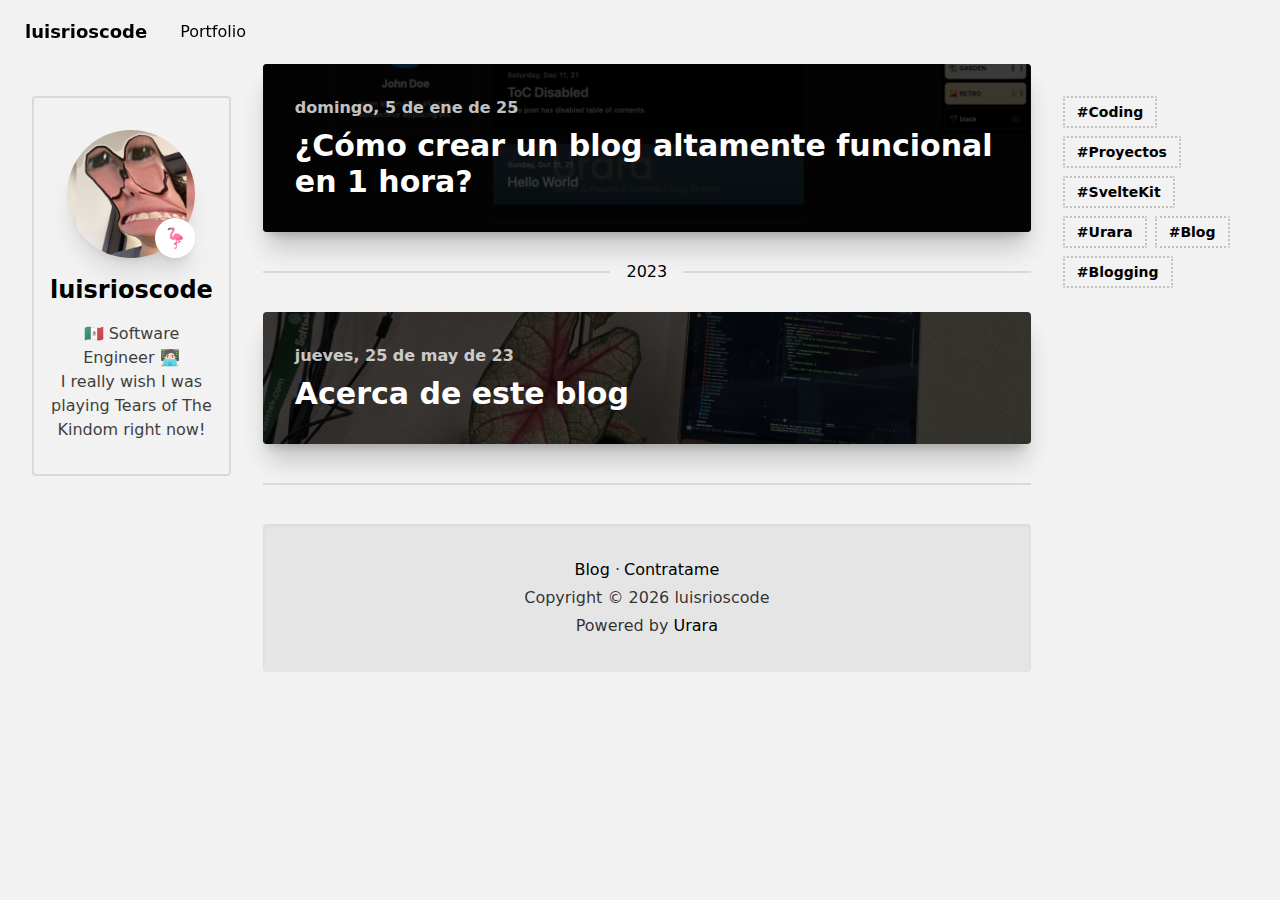
==== commit 7fb87deb: "deploy: d75ef1abfe0acc6d7f30a585caf5aa72ec3b4df2" ====
--- a/index.html
+++ b/index.html
@@ -9,31 +9,30 @@
     <link rel="alternate" type="application/atom+xml" href="/atom.xml" />
     <link rel="sitemap" type="application/xml" href="/sitemap.xml" />
     <meta http-equiv="content-security-policy" content="style-src 'self' 'unsafe-inline' https://giscus.app">
-		<link href="./_app/immutable/assets/_layout.d280dd81.css" rel="stylesheet">
-		<link href="./_app/immutable/assets/posts.50579275.css" rel="stylesheet">
-		<link rel="modulepreload" href="./_app/immutable/entry/start.0321225f.js">
-		<link rel="modulepreload" href="./_app/immutable/chunks/index.02fd8880.js">
-		<link rel="modulepreload" href="./_app/immutable/chunks/singletons.bacc1549.js">
-		<link rel="modulepreload" href="./_app/immutable/chunks/index.68272263.js">
-		<link rel="modulepreload" href="./_app/immutable/entry/app.3006cc21.js">
+		<link href="./_app/immutable/assets/_layout.15381b70.css" rel="stylesheet">
+		<link rel="modulepreload" href="./_app/immutable/entry/start.5e72334e.js">
+		<link rel="modulepreload" href="./_app/immutable/chunks/index.4fbdcc61.js">
+		<link rel="modulepreload" href="./_app/immutable/chunks/singletons.0d6f259b.js">
+		<link rel="modulepreload" href="./_app/immutable/chunks/index.921c2cb0.js">
+		<link rel="modulepreload" href="./_app/immutable/entry/app.f2ef6e35.js">
 		<link rel="modulepreload" href="./_app/immutable/chunks/preload-helper.41c905a7.js">
-		<link rel="modulepreload" href="./_app/immutable/entry/_layout.svelte.47bfc724.js">
-		<link rel="modulepreload" href="./_app/immutable/chunks/posts.7a17c96f.js">
-		<link rel="modulepreload" href="./_app/immutable/chunks/icon.7a0f810a.js">
-		<link rel="modulepreload" href="./_app/immutable/chunks/site.96908764.js">
+		<link rel="modulepreload" href="./_app/immutable/entry/_layout.svelte.214754e4.js">
+		<link rel="modulepreload" href="./_app/immutable/chunks/posts.d107e178.js">
+		<link rel="modulepreload" href="./_app/immutable/chunks/icon.58d25fb4.js">
+		<link rel="modulepreload" href="./_app/immutable/chunks/site.b549000a.js">
 		<link rel="modulepreload" href="./_app/immutable/entry/_layout.ts.cccaddcc.js">
 		<link rel="modulepreload" href="./_app/immutable/chunks/_layout.e59680bc.js">
-		<link rel="modulepreload" href="./_app/immutable/entry/_page.svelte.6ea606a0.js">
-		<link rel="modulepreload" href="./_app/immutable/chunks/stores.125ae967.js">
-		<link rel="modulepreload" href="./_app/immutable/chunks/footer.798f2849.js">
-		<link rel="modulepreload" href="./_app/immutable/chunks/index_profile.4d41a308.js"><title>luisrioscode - Welcome to my coding blog portfolio site</title><!-- HEAD_svelte-1592q3p_START --><!-- HEAD_svelte-1592q3p_END --><!-- HEAD_svelte-1kxdj3d_START --><link rel="shortcut icon" href="https://urara-demo.netlify.app/favicon.png" sizes="48x48" type="image/png"><link rel="apple-touch-icon" href="https://urara-demo.netlify.app/assets/any@180.png" sizes="180x180" type="image/png"><link rel="icon" href="https://urara-demo.netlify.app/assets/any@192.png" sizes="192x192" type="image/png"><!-- HEAD_svelte-1kxdj3d_END --><!-- HEAD_svelte-1g590ms_START --><meta name="theme-color"><!-- HEAD_svelte-1g590ms_END --><!-- HEAD_svelte-abrfj_START --><meta name="author" content="luisrioscode"><meta name="description" content="Powered by SvelteKit/Urara">
+		<link rel="modulepreload" href="./_app/immutable/entry/_page.svelte.ae38b660.js">
+		<link rel="modulepreload" href="./_app/immutable/chunks/stores.45227ca0.js">
+		<link rel="modulepreload" href="./_app/immutable/chunks/footer.d36b402c.js">
+		<link rel="modulepreload" href="./_app/immutable/chunks/index_profile.6e82e172.js"><title>luisrioscode - Welcome to my coding blog portfolio site</title><!-- HEAD_svelte-1592q3p_START --><!-- HEAD_svelte-1592q3p_END --><!-- HEAD_svelte-1kxdj3d_START --><link rel="shortcut icon" href="https://luisrioscode.xyz/favicon.png" sizes="48x48" type="image/png"><link rel="apple-touch-icon" href="https://luisrioscode.xyz/assets/any@180.png" sizes="180x180" type="image/png"><link rel="icon" href="https://luisrioscode.xyz/assets/any@192.png" sizes="192x192" type="image/png"><!-- HEAD_svelte-1kxdj3d_END --><!-- HEAD_svelte-1g590ms_START --><meta name="theme-color"><!-- HEAD_svelte-1g590ms_END --><!-- HEAD_svelte-abrfj_START --><meta name="author" content="luisrioscode"><meta name="description" content="Me especializo en solucionar problemas y coleccionar plantas 🌺">
     <meta name="keywords">
     
-      <link rel="canonical" href="https://urara-demo.netlify.app"><!-- HEAD_svelte-abrfj_END --><!-- HEAD_svelte-1y1uq0g_START --><meta property="og:site_name" content="luisrioscode"><meta property="og:locale" content="en-US"><meta property="og:type" content="website">
-    <meta property="og:image" content="https://urara-demo.netlify.app/assets/maskable@512.png">
-    <meta property="og:description" content="Powered by SvelteKit/Urara">
+      <link rel="canonical" href="https://luisrioscode.xyz"><!-- HEAD_svelte-abrfj_END --><!-- HEAD_svelte-1y1uq0g_START --><meta property="og:site_name" content="luisrioscode"><meta property="og:locale" content="en-US"><meta property="og:type" content="website">
+    <meta property="og:image" content="https://luisrioscode.xyz/assets/maskable@512.png">
+    <meta property="og:description" content="Me especializo en solucionar problemas y coleccionar plantas 🌺">
     <meta property="og:title" content="luisrioscode">
-      <meta property="og:url" content="https://urara-demo.netlify.app"><!-- HEAD_svelte-1y1uq0g_END -->
+      <meta property="og:url" content="https://luisrioscode.xyz"><!-- HEAD_svelte-1y1uq0g_END -->
   </head>
   <body itemscope itemtype="https://schema.org/WebPage">
     <div style="display: contents">
@@ -51,24 +50,18 @@
 
 <div class="dropdown lg:hidden"><label for="navbar-dropdown" tabindex="0" class="btn btn-square btn-ghost"><span class="i-heroicons-outline-menu-alt-1"></span></label>
   <ul id="navbar-dropdown" tabindex="0" class="menu menu-compact dropdown-content bg-base-100 text-base-content shadow-lg rounded-box min-w-max max-w-52 p-2"><li><a href="/portfolio">Portfolio</a>
-        </li><li><a href="/hello-world">Get Started</a>
-        </li><li><a href="/hello-world/elements">Elements</a>
         </li></ul></div>
 <div class="swap order-last hidden lg:inline-grid"><button class="swap-on btn btn-ghost text-base font-normal normal-case transition-all duration-200 hidden">[object Object]</button>
   <ul class="swap-off menu menu-horizontal p-0"><li><a class="!rounded-btn" href="/portfolio">Portfolio</a>
-        </li><li><a class="!rounded-btn" href="/hello-world">Get Started</a>
-        </li><li><a class="!rounded-btn" href="/hello-world/elements">Elements</a>
         </li></ul></div>
         <a href="/" class="btn btn-ghost normal-case text-lg">luisrioscode</a></div>
       <div class="navbar-end">
         <div id="change-theme" class="dropdown dropdown-end">
           
-          <div tabindex="0" class="btn btn-square btn-ghost"><span class="i-heroicons-outline-color-swatch"></span></div>
+          <div tabindex="0" class="btn btn-square btn-ghost hidden"><span class="i-heroicons-outline-color-swatch"></span></div>
           
           
-          <ul tabindex="0" class="flex flex-nowrap shadow-2xl menu dropdown-content bg-base-100 text-base-content rounded-box w-52 p-2 gap-2 overflow-y-auto max-h-[21.5rem]"><button data-theme="night" class="btn btn-ghost w-full hover:bg-primary group rounded-lg flex bg-base-100 p-2 transition-all"><p class="flex-1 text-left text-base-content group-hover:text-primary-content transition-color">🌃 Night</p>
-                <div class="grid grid-cols-4 gap-0.5 m-auto"><div class="bg-primary w-1 h-4 rounded-btn"></div><div class="bg-secondary w-1 h-4 rounded-btn"></div><div class="bg-accent w-1 h-4 rounded-btn"></div><div class="bg-neutral w-1 h-4 rounded-btn"></div></div>
-              </button><button data-theme="lofi" class="btn btn-ghost w-full hover:bg-primary group rounded-lg flex bg-base-100 p-2 transition-all"><p class="flex-1 text-left text-base-content group-hover:text-primary-content transition-color">🎶 Lo-Fi</p>
+          <ul tabindex="0" class="flex flex-nowrap shadow-2xl menu dropdown-content bg-base-100 text-base-content rounded-box w-52 p-2 gap-2 overflow-y-auto max-h-[21.5rem]"><button data-theme="lofi" class="btn btn-ghost w-full hover:bg-primary group rounded-lg flex bg-base-100 p-2 transition-all"><p class="flex-1 text-left text-base-content group-hover:text-primary-content transition-color">🎶 Lo-Fi</p>
                 <div class="grid grid-cols-4 gap-0.5 m-auto"><div class="bg-primary w-1 h-4 rounded-btn"></div><div class="bg-secondary w-1 h-4 rounded-btn"></div><div class="bg-accent w-1 h-4 rounded-btn"></div><div class="bg-neutral w-1 h-4 rounded-btn"></div></div>
               </button></ul></div></div></div></header>
 
@@ -79,25 +72,22 @@
 
 
 
-<div class="flex flex-col flex-nowrap justify-center xl:flex-row xl:flex-wrap h-feed"><div class="flex-1 w-full max-w-screen-md order-first mx-auto xl:mr-0 xl:ml-8 xl:max-w-md"><div class="h-card flex flex-col gap-4 sticky top-24 card card-body p-4 items-right xl:border-2 xl:py-8 border-base-content/10 xl:ml-auto xl:mr-8 xl:max-w-xs"><a href="https://urara-demo.netlify.app" class="hidden u-url u-uid">luisrioscode</a>
+<div class="flex flex-col flex-nowrap justify-center xl:flex-row xl:flex-wrap h-feed"><div class="flex-1 w-full max-w-screen-md order-first mx-auto xl:mr-0 xl:ml-8 xl:max-w-md"><div class="h-card flex flex-col gap-4 sticky top-24 card card-body p-4 items-right xl:border-2 xl:py-8 border-base-content/10 xl:ml-auto xl:mr-8 xl:max-w-xs"><a href="https://luisrioscode.xyz" class="hidden u-url u-uid">luisrioscode</a>
   <figure class="relative mx-auto group"><img class="u-photo rounded-full shadow-xl hover:shadow-2xl transition-shadow z-10 w-24 h-24 md:w-32 md:h-32" src="/assets/elpatron@640.jpeg" alt="luisrioscode">
     <div class="absolute z-20 rounded-full w-8 h-8 md:w-10 md:h-10 bottom-0 right-0 bg-base-100 shadow-xl text-lg md:text-xl text-center py-0.5 md:py-1.5">🦩</div></figure>
   <div class="text-center flex flex-col gap-2"><h2 class="text-2xl font-bold mt-0 mb-2 p-name">luisrioscode</h2>
     <p class="opacity-75 p-note"><!-- HTML_TAG_START -->
       🇲🇽 Software Engineer 🧑🏻‍💻
       <br>
-        -------------
-      <br>
       I really wish I was playing Tears of The Kindom right now!
     <!-- HTML_TAG_END --></p>
     </div></div></div>
-  <div class="flex-1 w-full max-w-screen-md xl:order-last mx-auto xl:ml-0 xl:mr-8 xl:max-w-md"><div class="flex xl:flex-wrap gap-2 overflow-x-auto xl:overflow-x-hidden overflow-y-hidden max-h-24 my-auto xl:max-h-fit max-w-fit xl:max-w-full pl-8 md:px-0 xl:pl-8 xl:pt-8"><button id="Blog" class="btn btn-sm btn-ghost normal-case border-dotted border-base-content/20 border-2 mt-4 mb-8 xl:m-0">#Blog
-          </button><button id="Code" class="btn btn-sm btn-ghost normal-case border-dotted border-base-content/20 border-2 mt-4 mb-8 xl:m-0">#Code
-          </button><button id="Luisrioscode" class="btn btn-sm btn-ghost normal-case border-dotted border-base-content/20 border-2 mt-4 mb-8 xl:m-0">#Luisrioscode
+  <div class="flex-1 w-full max-w-screen-md xl:order-last mx-auto xl:ml-0 xl:mr-8 xl:max-w-md"><div class="flex xl:flex-wrap gap-2 overflow-x-auto xl:overflow-x-hidden overflow-y-hidden max-h-24 my-auto xl:max-h-fit max-w-fit xl:max-w-full pl-8 md:px-0 xl:pl-8 xl:pt-8"><button id="Coding" class="btn btn-sm btn-ghost normal-case border-dotted border-base-content/20 border-2 mt-4 mb-8 xl:m-0">#Coding
+          </button><button id="Proyectos" class="btn btn-sm btn-ghost normal-case border-dotted border-base-content/20 border-2 mt-4 mb-8 xl:m-0">#Proyectos
+          </button><button id="SvelteKit" class="btn btn-sm btn-ghost normal-case border-dotted border-base-content/20 border-2 mt-4 mb-8 xl:m-0">#SvelteKit
           </button><button id="Urara" class="btn btn-sm btn-ghost normal-case border-dotted border-base-content/20 border-2 mt-4 mb-8 xl:m-0">#Urara
-          </button><button id="Elements" class="btn btn-sm btn-ghost normal-case border-dotted border-base-content/20 border-2 mt-4 mb-8 xl:m-0">#Elements
-          </button><button id="Front-Matter" class="btn btn-sm btn-ghost normal-case border-dotted border-base-content/20 border-2 mt-4 mb-8 xl:m-0">#Front-Matter
-          </button><button id="Hello World" class="btn btn-sm btn-ghost normal-case border-dotted border-base-content/20 border-2 mt-4 mb-8 xl:m-0">#Hello World
+          </button><button id="Blog" class="btn btn-sm btn-ghost normal-case border-dotted border-base-content/20 border-2 mt-4 mb-8 xl:m-0">#Blog
+          </button><button id="Blogging" class="btn btn-sm btn-ghost normal-case border-dotted border-base-content/20 border-2 mt-4 mb-8 xl:m-0">#Blogging
           </button></div></div>
   <div class="flex-none w-full max-w-screen-md mx-auto xl:mx-0">
       
@@ -105,61 +95,31 @@
           
           <div class="rounded-box transition-all duration-500 ease-in-out hover:z-30 hover:shadow-lg md:shadow-xl md:hover:shadow-2xl md:hover:-translate-y-0.5"><article itemscope itemtype="https://schema.org/BlogPosting" itemprop="blogPost" class="h-entry card bg-base-100 rounded-none md:rounded-box md:shadow-xl overflow-hidden z-10   group image-full before:!rounded-none">
   
-  <figure class="!block"><picture><source srcset="/_app/immutable/assets/urara.313e3d84.avif 736w" type="image/avif">
-    <img src="/hello-world/urara.webp" alt="/hello-world/urara.webp" class="u-featured object-center h-full w-full absolute group-hover:scale-105 transition-transform duration-500 ease-in-out" loading="eager" decoding="auto"></picture></figure>
+  <figure class="!block"><picture><source srcset="/_app/immutable/assets/urara-blog-template.a95803a9.avif 736w" type="image/avif">
+    <img src="/blog/urara-blog-template.webp" alt="/blog/urara-blog-template.webp" class="u-featured object-center h-full w-full absolute group-hover:scale-105 transition-transform duration-500 ease-in-out" loading="eager" decoding="auto"></picture></figure>
   <div class="card-body gap-0 md:col-start-1 md:row-start-1 md:text-neutral-content md:z-20"><div class="flex flex-col gap-2">
-      <div class="flex font-semibold gap-1.5"><a rel="author" class="opacity-75 hover:opacity-100 hover:text-primary duration-500 ease-in-out p-author h-card hidden" href="https://urara-demo.netlify.app">luisrioscode</a>
+      <div class="flex font-semibold gap-1.5"><a rel="author" class="opacity-75 hover:opacity-100 hover:text-primary duration-500 ease-in-out p-author h-card hidden" href="https://luisrioscode.xyz">luisrioscode</a>
   <span class="opacity-50 hidden">/</span>
-  <a href="/blog" class="u-url u-uid swap group/time"><time class="group-hover/time:opacity-0 font-semibold opacity-75 duration-500 ease-in-out mr-auto dt-published" datetime="2025-01-05T00:00:00.000Z" itemprop="datePublished">domingo, 5 de ene de 25</time>
+  <a href="/blog/tutorial-como-hacer-un-blog-con-urara-y-sveltekit" class="u-url u-uid swap group/time"><time class="group-hover/time:opacity-0 font-semibold opacity-75 duration-500 ease-in-out mr-auto dt-published" datetime="2025-01-05T00:00:00.000Z" itemprop="datePublished">domingo, 5 de ene de 25</time>
     <time class="opacity-0 group-hover/time:opacity-100 font-semibold text-primary duration-500 ease-in-out mr-auto dt-updated" datetime="2025-01-05T00:00:00.000Z" itemprop="dateModified">domingo, 5 de ene de 25</time></a></div>
-      <h2 itemprop="name headline" class="card-title text-3xl mr-auto bg-[length:100%_0%] bg-[position:0_88%] underline decoration-4 decoration-transparent group-hover:decoration-primary hover:bg-[length:100%_100%] hover:text-primary-content bg-gradient-to-t from-primary to-primary bg-no-repeat transition-all ease-in-out duration-300"><a itemprop="url" class="u-url p-name" href="/blog">Blog</a></h2>
+      <h2 itemprop="name headline" class="card-title text-3xl mr-auto bg-[length:100%_0%] bg-[position:0_88%] underline decoration-4 decoration-transparent group-hover:decoration-primary hover:bg-[length:100%_100%] hover:text-primary-content bg-gradient-to-t from-primary to-primary bg-no-repeat transition-all ease-in-out duration-300"><a itemprop="url" class="u-url p-name" href="/blog/tutorial-como-hacer-un-blog-con-urara-y-sveltekit">¿Cómo crear un blog altamente funcional en 1 hora?</a></h2>
       </div>
     <main itemprop="articleBody" class="urara-prose prose e-content"></main>
     </div>
   </article>
           </div>
-          <div class="divider my-4 md:my-0">2021
+          <div class="divider my-4 md:my-0">2023
             </div>
-          <div class="rounded-box transition-all duration-500 ease-in-out hover:z-30 hover:shadow-lg md:shadow-xl md:hover:shadow-2xl md:hover:-translate-y-0.5"><article itemscope itemtype="https://schema.org/BlogPosting" itemprop="blogPost" class="h-entry card bg-base-100 rounded-none md:rounded-box md:shadow-xl overflow-hidden z-10   group">
-  
-  
-  <div class="card-body gap-0 "><div class="flex flex-col gap-2">
-      <div class="flex font-semibold gap-1.5"><a rel="author" class="opacity-75 hover:opacity-100 hover:text-primary duration-500 ease-in-out p-author h-card hidden" href="https://urara-demo.netlify.app">luisrioscode</a>
-  <span class="opacity-50 hidden">/</span>
-  <a href="/hello-world/elements" class="u-url u-uid swap group/time"><time class="group-hover/time:opacity-0 font-semibold opacity-75 duration-500 ease-in-out mr-auto dt-published" datetime="2021-12-12T00:00:00.000Z" itemprop="datePublished">domingo, 12 de dic de 21</time>
-    <time class="opacity-0 group-hover/time:opacity-100 font-semibold text-primary duration-500 ease-in-out mr-auto dt-updated" datetime="2023-05-25T22:07:48.257Z" itemprop="dateModified">jueves, 25 de may de 23</time></a></div>
-      <h2 itemprop="name headline" class="card-title text-3xl mr-auto bg-[length:100%_0%] bg-[position:0_88%] underline decoration-4 decoration-transparent group-hover:decoration-primary hover:bg-[length:100%_100%] hover:text-primary-content bg-gradient-to-t from-primary to-primary bg-no-repeat transition-all ease-in-out duration-300"><a itemprop="url" class="u-url p-name" href="/hello-world/elements">Elements</a></h2>
-      </div>
-    <main itemprop="articleBody" class="urara-prose prose e-content"></main>
-    </div>
-  </article>
-          </div>
-          
-          <div class="rounded-box transition-all duration-500 ease-in-out hover:z-30 hover:shadow-lg md:shadow-xl md:hover:shadow-2xl md:hover:-translate-y-0.5"><article itemscope itemtype="https://schema.org/BlogPosting" itemprop="blogPost" class="h-entry card bg-base-100 rounded-none md:rounded-box md:shadow-xl overflow-hidden z-10   group">
-  
-  
-  <div class="card-body gap-0 "><div class="flex flex-col gap-2">
-      <div class="flex font-semibold gap-1.5"><a rel="author" class="opacity-75 hover:opacity-100 hover:text-primary duration-500 ease-in-out p-author h-card hidden" href="https://urara-demo.netlify.app">luisrioscode</a>
-  <span class="opacity-50 hidden">/</span>
-  <a href="/hello-world/toc-disabled" class="u-url u-uid swap group/time"><time class="group-hover/time:opacity-0 font-semibold opacity-75 duration-500 ease-in-out mr-auto dt-published" datetime="2021-12-12T00:00:00.000Z" itemprop="datePublished">domingo, 12 de dic de 21</time>
-    <time class="opacity-0 group-hover/time:opacity-100 font-semibold text-primary duration-500 ease-in-out mr-auto dt-updated" datetime="2023-05-25T22:07:48.257Z" itemprop="dateModified">jueves, 25 de may de 23</time></a></div>
-      <h2 itemprop="name headline" class="card-title text-3xl mr-auto bg-[length:100%_0%] bg-[position:0_88%] underline decoration-4 decoration-transparent group-hover:decoration-primary hover:bg-[length:100%_100%] hover:text-primary-content bg-gradient-to-t from-primary to-primary bg-no-repeat transition-all ease-in-out duration-300"><a itemprop="url" class="u-url p-name" href="/hello-world/toc-disabled">ToC Disabled</a></h2>
-      <p itemprop="description" class="p-summary mb-auto">This post has disabled table of contents.</p></div>
-    <main itemprop="articleBody" class="urara-prose prose e-content"></main>
-    </div>
-  </article>
-          </div>
-          
           <div class="rounded-box transition-all duration-500 ease-in-out hover:z-30 hover:shadow-lg md:shadow-xl md:hover:shadow-2xl md:hover:-translate-y-0.5"><article itemscope itemtype="https://schema.org/BlogPosting" itemprop="blogPost" class="h-entry card bg-base-100 rounded-none md:rounded-box md:shadow-xl overflow-hidden z-10   group image-full before:!rounded-none">
   
-  <figure class="!block"><picture><source srcset="/_app/immutable/assets/urara.313e3d84.avif 736w" type="image/avif">
-    <img src="/hello-world/urara.webp" alt="/hello-world/urara.webp" class="u-featured object-center h-full w-full absolute group-hover:scale-105 transition-transform duration-500 ease-in-out" loading="eager" decoding="auto"></picture></figure>
+  <figure class="!block"><picture><source srcset="/_app/immutable/assets/me-blogging.36f91b6e.avif 736w" type="image/avif">
+    <img src="/blog/me-blogging.webp" alt="/blog/me-blogging.webp" class="u-featured object-center h-full w-full absolute group-hover:scale-105 transition-transform duration-500 ease-in-out" loading="eager" decoding="auto"></picture></figure>
   <div class="card-body gap-0 md:col-start-1 md:row-start-1 md:text-neutral-content md:z-20"><div class="flex flex-col gap-2">
-      <div class="flex font-semibold gap-1.5"><a rel="author" class="opacity-75 hover:opacity-100 hover:text-primary duration-500 ease-in-out p-author h-card hidden" href="https://urara-demo.netlify.app">luisrioscode</a>
+      <div class="flex font-semibold gap-1.5"><a rel="author" class="opacity-75 hover:opacity-100 hover:text-primary duration-500 ease-in-out p-author h-card hidden" href="https://luisrioscode.xyz">luisrioscode</a>
   <span class="opacity-50 hidden">/</span>
-  <a href="/hello-world" class="u-url u-uid swap group/time"><time class="group-hover/time:opacity-0 font-semibold opacity-75 duration-500 ease-in-out mr-auto dt-published" datetime="2021-11-01T00:00:00.000Z" itemprop="datePublished">lunes, 1 de nov de 21</time>
-    <time class="opacity-0 group-hover/time:opacity-100 font-semibold text-primary duration-500 ease-in-out mr-auto dt-updated" datetime="2021-12-12T00:00:00.000Z" itemprop="dateModified">domingo, 12 de dic de 21</time></a></div>
-      <h2 itemprop="name headline" class="card-title text-3xl mr-auto bg-[length:100%_0%] bg-[position:0_88%] underline decoration-4 decoration-transparent group-hover:decoration-primary hover:bg-[length:100%_100%] hover:text-primary-content bg-gradient-to-t from-primary to-primary bg-no-repeat transition-all ease-in-out duration-300"><a itemprop="url" class="u-url p-name" href="/hello-world">Hello World</a></h2>
+  <a href="/blog" class="u-url u-uid swap group/time"><time class="group-hover/time:opacity-0 font-semibold opacity-75 duration-500 ease-in-out mr-auto dt-published" datetime="2023-05-25T00:00:00.000Z" itemprop="datePublished">jueves, 25 de may de 23</time>
+    <time class="opacity-0 group-hover/time:opacity-100 font-semibold text-primary duration-500 ease-in-out mr-auto dt-updated" datetime="2023-05-26T00:00:00.000Z" itemprop="dateModified">viernes, 26 de may de 23</time></a></div>
+      <h2 itemprop="name headline" class="card-title text-3xl mr-auto bg-[length:100%_0%] bg-[position:0_88%] underline decoration-4 decoration-transparent group-hover:decoration-primary hover:bg-[length:100%_100%] hover:text-primary-content bg-gradient-to-t from-primary to-primary bg-no-repeat transition-all ease-in-out duration-300"><a itemprop="url" class="u-url p-name" href="/blog">Acerca de este blog</a></h2>
       </div>
     <main itemprop="articleBody" class="urara-prose prose e-content"></main>
     </div>
@@ -179,10 +139,10 @@
       </p></div></footer></div></div></div></div>
 
 
-			<script type="application/json" data-sveltekit-fetched data-url="/posts.json">{"status":200,"statusText":"","headers":{},"body":"[{\"title\":\"Blog\",\"image\":\"/hello-world/urara.webp\",\"created\":\"2025-01-05T00:00:00.000Z\",\"updated\":\"2025-01-05T00:00:00.000Z\",\"tags\":[\"Blog\",\"Code\",\"Luisrioscode\"],\"flags\":[],\"slug\":\"/blog/+page.svelte.md\",\"path\":\"/blog\",\"toc\":false,\"type\":\"article\",\"html\":\"\"},{\"title\":\"Elements\",\"created\":\"2021-12-12T00:00:00.000Z\",\"tags\":[\"Urara\",\"Elements\"],\"flags\":[],\"updated\":\"2023-05-25T22:07:48.257Z\",\"slug\":\"/hello-world/elements/+page.svelte.md\",\"path\":\"/hello-world/elements\",\"toc\":[{\"depth\":2,\"title\":\"Headings\",\"slug\":\"headings\"},{\"depth\":3,\"title\":\"Heading\",\"slug\":\"heading\"},{\"depth\":4,\"title\":\"Heading\",\"slug\":\"heading-1\"},{\"depth\":5,\"title\":\"Heading\",\"slug\":\"heading-2\"},{\"depth\":6,\"title\":\"Heading\",\"slug\":\"heading-3\"},{\"depth\":2,\"title\":\"Paragraphs\",\"slug\":\"paragraphs\"},{\"depth\":2,\"title\":\"Lists\",\"slug\":\"lists\"},{\"depth\":3,\"title\":\"Definition List (dl)\",\"slug\":\"definition-list-dl\"},{\"depth\":3,\"title\":\"Ordered List (ol)\",\"slug\":\"ordered-list-ol\"},{\"depth\":3,\"title\":\"Unordered List (ul)\",\"slug\":\"unordered-list-ul\"},{\"depth\":3,\"title\":\"Checkbox List (ul)\",\"slug\":\"checkbox-list-ul\"},{\"depth\":2,\"title\":\"Table\",\"slug\":\"table\"},{\"depth\":2,\"title\":\"Footnotes\",\"slug\":\"footnotes\"},{\"depth\":2,\"title\":\"Code\",\"slug\":\"code\"},{\"depth\":2,\"title\":\"Misc\",\"slug\":\"misc\"},{\"depth\":2,\"title\":\"Svelte Components\",\"slug\":\"svelte-components\"}],\"type\":\"article\",\"html\":\"\"},{\"title\":\"ToC Disabled\",\"summary\":\"This post has disabled table of contents.\",\"created\":\"2021-12-12T00:00:00.000Z\",\"tags\":[\"Front-Matter\"],\"toc\":false,\"flags\":[],\"updated\":\"2023-05-25T22:07:48.257Z\",\"slug\":\"/hello-world/toc-disabled/+page.md\",\"path\":\"/hello-world/toc-disabled\",\"type\":\"article\",\"html\":\"\"},{\"title\":\"Hello World\",\"image\":\"/hello-world/urara.webp\",\"created\":\"2021-11-01T00:00:00.000Z\",\"updated\":\"2021-12-12T00:00:00.000Z\",\"tags\":[\"Hello World\",\"Urara\"],\"flags\":[],\"slug\":\"/hello-world/+page.svelte.md\",\"path\":\"/hello-world\",\"toc\":[{\"depth\":2,\"title\":\"Developing\",\"slug\":\"developing\"},{\"depth\":2,\"title\":\"Building\",\"slug\":\"building\"},{\"depth\":2,\"title\":\"Documentation\",\"slug\":\"documentation\"}],\"type\":\"article\",\"html\":\"\"}]"}</script>
+			<script type="application/json" data-sveltekit-fetched data-url="/posts.json">{"status":200,"statusText":"","headers":{},"body":"[{\"title\":\"¿Cómo crear un blog altamente funcional en 1 hora?\",\"image\":\"/blog/urara-blog-template.webp\",\"created\":\"2025-01-05T00:00:00.000Z\",\"updated\":\"2025-01-05T00:00:00.000Z\",\"tags\":[\"Coding\",\"Proyectos\",\"SvelteKit\",\"Urara\"],\"flags\":[],\"slug\":\"/blog/tutorial-como-hacer-un-blog-con-urara-y-sveltekit/+page.svelte.md\",\"path\":\"/blog/tutorial-como-hacer-un-blog-con-urara-y-sveltekit\",\"toc\":[{\"depth\":2,\"title\":\"SvelteKit\",\"slug\":\"sveltekit\"},{\"depth\":2,\"title\":\"Tailwind\",\"slug\":\"tailwind\"},{\"depth\":2,\"title\":\"Template utilizado\",\"slug\":\"template-utilizado\"},{\"depth\":2,\"title\":\"Servicio de hospedaje\",\"slug\":\"servicio-de-hospedaje\"}],\"type\":\"article\",\"html\":\"\"},{\"title\":\"Acerca de este blog\",\"image\":\"/blog/me-blogging.webp\",\"created\":\"2023-05-25T00:00:00.000Z\",\"updated\":\"2023-05-26T00:00:00.000Z\",\"tags\":[\"Blog\",\"Blogging\",\"Coding\"],\"flags\":[],\"slug\":\"/blog/+page.svelte.md\",\"path\":\"/blog\",\"toc\":false,\"type\":\"article\",\"html\":\"\"}]"}</script>
 			<script>
 				{
-					__sveltekit_ba1tma = {
+					__sveltekit_11u9t8f = {
 						base: new URL(".", location).pathname.slice(0, -1),
 						env: {}
 					};
@@ -192,8 +152,8 @@
 					const data = [null,null];
 
 					Promise.all([
-						import("./_app/immutable/entry/start.0321225f.js"),
-						import("./_app/immutable/entry/app.3006cc21.js")
+						import("./_app/immutable/entry/start.5e72334e.js"),
+						import("./_app/immutable/entry/app.f2ef6e35.js")
 					]).then(([kit, app]) => {
 						kit.start(app, element, {
 							node_ids: [0, 2],
--- a/_app/immutable/assets/_layout.15381b70.css
+++ b/_app/immutable/assets/_layout.15381b70.css
@@ -0,0 +1 @@
+.i-heroicons-outline-chevron-left{--un-icon:url("data:image/svg+xml;utf8,%3Csvg viewBox='0 0 24 24' width='1.5em' height='1.5em' xmlns='http://www.w3.org/2000/svg' %3E%3Cpath fill='none' stroke='currentColor' stroke-linecap='round' stroke-linejoin='round' stroke-width='2' d='m15 19l-7-7l7-7'/%3E%3C/svg%3E");-webkit-mask:var(--un-icon)no-repeat;mask:var(--un-icon)no-repeat;color:inherit;width:1.5em;height:1.5em;background-color:currentColor;-webkit-mask-size:100% 100%;mask-size:100% 100%}.i-heroicons-outline-chevron-right{--un-icon:url("data:image/svg+xml;utf8,%3Csvg viewBox='0 0 24 24' width='1.5em' height='1.5em' xmlns='http://www.w3.org/2000/svg' %3E%3Cpath fill='none' stroke='currentColor' stroke-linecap='round' stroke-linejoin='round' stroke-width='2' d='m9 5l7 7l-7 7'/%3E%3C/svg%3E");-webkit-mask:var(--un-icon)no-repeat;mask:var(--un-icon)no-repeat;color:inherit;width:1.5em;height:1.5em;background-color:currentColor;-webkit-mask-size:100% 100%;mask-size:100% 100%}.i-heroicons-outline-color-swatch{--un-icon:url("data:image/svg+xml;utf8,%3Csvg viewBox='0 0 24 24' width='1.5em' height='1.5em' xmlns='http://www.w3.org/2000/svg' %3E%3Cpath fill='none' stroke='currentColor' stroke-linecap='round' stroke-linejoin='round' stroke-width='2' d='M7 21a4 4 0 0 1-4-4V5a2 2 0 0 1 2-2h4a2 2 0 0 1 2 2v12a4 4 0 0 1-4 4Zm0 0h12a2 2 0 0 0 2-2v-4a2 2 0 0 0-2-2h-2.343M11 7.343l1.657-1.657a2 2 0 0 1 2.828 0l2.829 2.829a2 2 0 0 1 0 2.828l-8.486 8.485M7 17h.01'/%3E%3C/svg%3E");-webkit-mask:var(--un-icon)no-repeat;mask:var(--un-icon)no-repeat;color:inherit;width:1.5em;height:1.5em;background-color:currentColor;-webkit-mask-size:100% 100%;mask-size:100% 100%}.i-heroicons-outline-menu-alt-1{--un-icon:url("data:image/svg+xml;utf8,%3Csvg viewBox='0 0 24 24' width='1.5em' height='1.5em' xmlns='http://www.w3.org/2000/svg' %3E%3Cpath fill='none' stroke='currentColor' stroke-linecap='round' stroke-linejoin='round' stroke-width='2' d='M4 6h16M4 12h8m-8 6h16'/%3E%3C/svg%3E");-webkit-mask:var(--un-icon)no-repeat;mask:var(--un-icon)no-repeat;color:inherit;width:1.5em;height:1.5em;background-color:currentColor;-webkit-mask-size:100% 100%;mask-size:100% 100%}.i-heroicons-outline-reply{--un-icon:url("data:image/svg+xml;utf8,%3Csvg viewBox='0 0 24 24' width='1.5em' height='1.5em' xmlns='http://www.w3.org/2000/svg' %3E%3Cpath fill='none' stroke='currentColor' stroke-linecap='round' stroke-linejoin='round' stroke-width='2' d='M3 10h10a8 8 0 0 1 8 8v2M3 10l6 6m-6-6l6-6'/%3E%3C/svg%3E");-webkit-mask:var(--un-icon)no-repeat;mask:var(--un-icon)no-repeat;color:inherit;width:1.5em;height:1.5em;background-color:currentColor;-webkit-mask-size:100% 100%;mask-size:100% 100%}.i-heroicons-outline-search{--un-icon:url("data:image/svg+xml;utf8,%3Csvg viewBox='0 0 24 24' width='1.5em' height='1.5em' xmlns='http://www.w3.org/2000/svg' %3E%3Cpath fill='none' stroke='currentColor' stroke-linecap='round' stroke-linejoin='round' stroke-width='2' d='m21 21l-6-6m2-5a7 7 0 1 1-14 0a7 7 0 0 1 14 0Z'/%3E%3C/svg%3E");-webkit-mask:var(--un-icon)no-repeat;mask:var(--un-icon)no-repeat;color:inherit;width:1.5em;height:1.5em;background-color:currentColor;-webkit-mask-size:100% 100%;mask-size:100% 100%}.i-heroicons-outline-sort-ascending{--un-icon:url("data:image/svg+xml;utf8,%3Csvg viewBox='0 0 24 24' width='1.5em' height='1.5em' xmlns='http://www.w3.org/2000/svg' %3E%3Cpath fill='none' stroke='currentColor' stroke-linecap='round' stroke-linejoin='round' stroke-width='2' d='M3 4h13M3 8h9m-9 4h6m4 0l4-4m0 0l4 4m-4-4v12'/%3E%3C/svg%3E");-webkit-mask:var(--un-icon)no-repeat;mask:var(--un-icon)no-repeat;color:inherit;width:1.5em;height:1.5em;background-color:currentColor;-webkit-mask-size:100% 100%;mask-size:100% 100%}.i-heroicons-outline-sort-descending{--un-icon:url("data:image/svg+xml;utf8,%3Csvg viewBox='0 0 24 24' width='1.5em' height='1.5em' xmlns='http://www.w3.org/2000/svg' %3E%3Cpath fill='none' stroke='currentColor' stroke-linecap='round' stroke-linejoin='round' stroke-width='2' d='M3 4h13M3 8h9m-9 4h9m5-4v12m0 0l-4-4m4 4l4-4'/%3E%3C/svg%3E");-webkit-mask:var(--un-icon)no-repeat;mask:var(--un-icon)no-repeat;color:inherit;width:1.5em;height:1.5em;background-color:currentColor;-webkit-mask-size:100% 100%;mask-size:100% 100%}.i-heroicons-outline-trash{--un-icon:url("data:image/svg+xml;utf8,%3Csvg viewBox='0 0 24 24' width='1.5em' height='1.5em' xmlns='http://www.w3.org/2000/svg' %3E%3Cpath fill='none' stroke='currentColor' stroke-linecap='round' stroke-linejoin='round' stroke-width='2' d='m19 7l-.867 12.142A2 2 0 0 1 16.138 21H7.862a2 2 0 0 1-1.995-1.858L5 7m5 4v6m4-6v6m1-10V4a1 1 0 0 0-1-1h-4a1 1 0 0 0-1 1v3M4 7h16'/%3E%3C/svg%3E");-webkit-mask:var(--un-icon)no-repeat;mask:var(--un-icon)no-repeat;color:inherit;width:1.5em;height:1.5em;background-color:currentColor;-webkit-mask-size:100% 100%;mask-size:100% 100%}.i-heroicons-outline-x{--un-icon:url("data:image/svg+xml;utf8,%3Csvg viewBox='0 0 24 24' width='1.5em' height='1.5em' xmlns='http://www.w3.org/2000/svg' %3E%3Cpath fill='none' stroke='currentColor' stroke-linecap='round' stroke-linejoin='round' stroke-width='2' d='M6 18L18 6M6 6l12 12'/%3E%3C/svg%3E");-webkit-mask:var(--un-icon)no-repeat;mask:var(--un-icon)no-repeat;color:inherit;width:1.5em;height:1.5em;background-color:currentColor;-webkit-mask-size:100% 100%;mask-size:100% 100%}.i-heroicons-solid-chevron-down{--un-icon:url("data:image/svg+xml;utf8,%3Csvg viewBox='0 0 20 20' width='1.5em' height='1.5em' xmlns='http://www.w3.org/2000/svg' %3E%3Cpath fill='currentColor' fill-rule='evenodd' d='M5.293 7.293a1 1 0 0 1 1.414 0L10 10.586l3.293-3.293a1 1 0 1 1 1.414 1.414l-4 4a1 1 0 0 1-1.414 0l-4-4a1 1 0 0 1 0-1.414Z' clip-rule='evenodd'/%3E%3C/svg%3E");-webkit-mask:var(--un-icon)no-repeat;mask:var(--un-icon)no-repeat;color:inherit;width:1.5em;height:1.5em;background-color:currentColor;-webkit-mask-size:100% 100%;mask-size:100% 100%}.i-heroicons-solid-chevron-right{--un-icon:url("data:image/svg+xml;utf8,%3Csvg viewBox='0 0 20 20' width='1.5em' height='1.5em' xmlns='http://www.w3.org/2000/svg' %3E%3Cpath fill='currentColor' fill-rule='evenodd' d='M7.293 14.707a1 1 0 0 1 0-1.414L10.586 10L7.293 6.707a1 1 0 0 1 1.414-1.414l4 4a1 1 0 0 1 0 1.414l-4 4a1 1 0 0 1-1.414 0Z' clip-rule='evenodd'/%3E%3C/svg%3E");-webkit-mask:var(--un-icon)no-repeat;mask:var(--un-icon)no-repeat;color:inherit;width:1.5em;height:1.5em;background-color:currentColor;-webkit-mask-size:100% 100%;mask-size:100% 100%}.i-heroicons-solid-chevron-up{--un-icon:url("data:image/svg+xml;utf8,%3Csvg viewBox='0 0 20 20' width='1.5em' height='1.5em' xmlns='http://www.w3.org/2000/svg' %3E%3Cpath fill='currentColor' fill-rule='evenodd' d='M14.707 12.707a1 1 0 0 1-1.414 0L10 9.414l-3.293 3.293a1 1 0 0 1-1.414-1.414l4-4a1 1 0 0 1 1.414 0l4 4a1 1 0 0 1 0 1.414Z' clip-rule='evenodd'/%3E%3C/svg%3E");-webkit-mask:var(--un-icon)no-repeat;mask:var(--un-icon)no-repeat;color:inherit;width:1.5em;height:1.5em;background-color:currentColor;-webkit-mask-size:100% 100%;mask-size:100% 100%}*,:before,:after{box-sizing:border-box;border:0 solid #e5e7eb}:before,:after{--tw-content:""}html{-webkit-text-size-adjust:100%;-moz-tab-size:4;tab-size:4;font-feature-settings:normal;font-variation-settings:normal;font-family:ui-sans-serif,system-ui,-apple-system,BlinkMacSystemFont,Segoe UI,Roboto,Helvetica Neue,Arial,Noto Sans,sans-serif,Apple Color Emoji,Segoe UI Emoji,Segoe UI Symbol,Noto Color Emoji;line-height:1.5}body{line-height:inherit;margin:0}hr{height:0;color:inherit;border-top-width:1px}abbr:where([title]){text-decoration:underline dotted}h1,h2,h3,h4,h5,h6{font-size:inherit;font-weight:inherit}a{color:inherit;text-decoration:inherit}b,strong{font-weight:bolder}code,kbd,samp,pre{font-family:ui-monospace,SFMono-Regular,Menlo,Monaco,Consolas,Liberation Mono,Courier New,monospace;font-size:1em}small{font-size:80%}sub,sup{vertical-align:baseline;font-size:75%;line-height:0;position:relative}sub{bottom:-.25em}sup{top:-.5em}table{text-indent:0;border-color:inherit;border-collapse:collapse}button,input,optgroup,select,textarea{font-family:inherit;font-size:100%;font-weight:inherit;line-height:inherit;color:inherit;margin:0;padding:0}button,select{text-transform:none}button,[type=button],[type=reset],[type=submit]{-webkit-appearance:button;background-color:#0000;background-image:none}:-moz-focusring{outline:auto}:-moz-ui-invalid{box-shadow:none}progress{vertical-align:baseline}::-webkit-inner-spin-button,::-webkit-outer-spin-button{height:auto}[type=search]{-webkit-appearance:textfield;outline-offset:-2px}::-webkit-search-decoration{-webkit-appearance:none}::-webkit-file-upload-button{-webkit-appearance:button;font:inherit}summary{display:list-item}blockquote,dl,dd,h1,h2,h3,h4,h5,h6,hr,figure,p,pre{margin:0}fieldset{margin:0;padding:0}legend{padding:0}ol,ul,menu{margin:0;padding:0;list-style:none}textarea{resize:vertical}input::placeholder,textarea::placeholder{opacity:1;color:#9ca3af}button,[role=button]{cursor:pointer}:disabled{cursor:default}img,svg,video,canvas,audio,iframe,embed,object{vertical-align:middle;display:block}img,video{max-width:100%;height:auto}[hidden]{display:none}:root,[data-theme]{background-color:hsla(var(--b1)/var(--tw-bg-opacity,1));color:hsla(var(--bc)/var(--tw-text-opacity,1))}html{-webkit-tap-highlight-color:transparent}:root{color-scheme:light;--pf:0 0% 4.0784%;--sf:0 1.9608% 8%;--af:0 0% 11.922%;--nf:0 0% 0%;--btn-text-case:uppercase;--border-btn:1px;--tab-border:1px;--p:0 0% 5.098%;--pc:0 0% 100%;--s:0 1.9608% 10%;--sc:0 0% 100%;--a:0 0% 14.902%;--ac:0 0% 100%;--n:0 0% 0%;--nc:0 0% 100%;--b1:0 0% 100%;--b2:0 0% 94.902%;--b3:0 1.9608% 90%;--bc:0 0% 0%;--in:212.35 100% 47.647%;--inc:0 0% 100%;--su:136.84 72.152% 46.471%;--suc:0 0% 100%;--wa:4.5614 100% 66.471%;--wac:0 0% 100%;--er:325.05 77.6% 49.02%;--erc:0 0% 100%;--rounded-box:.25rem;--rounded-btn:.125rem;--rounded-badge:.125rem;--animation-btn:0;--animation-input:0;--btn-focus-scale:1;--tab-radius:0}*,:before,:after{--tw-border-spacing-x:0;--tw-border-spacing-y:0;--tw-translate-x:0;--tw-translate-y:0;--tw-rotate:0;--tw-skew-x:0;--tw-skew-y:0;--tw-scale-x:1;--tw-scale-y:1;--tw-pan-x: ;--tw-pan-y: ;--tw-pinch-zoom: ;--tw-scroll-snap-strictness:proximity;--tw-gradient-from-position: ;--tw-gradient-via-position: ;--tw-gradient-to-position: ;--tw-ordinal: ;--tw-slashed-zero: ;--tw-numeric-figure: ;--tw-numeric-spacing: ;--tw-numeric-fraction: ;--tw-ring-inset: ;--tw-ring-offset-width:0px;--tw-ring-offset-color:#fff;--tw-ring-color:#3b82f680;--tw-ring-offset-shadow:0 0 #0000;--tw-ring-shadow:0 0 #0000;--tw-shadow:0 0 #0000;--tw-shadow-colored:0 0 #0000;--tw-blur: ;--tw-brightness: ;--tw-contrast: ;--tw-grayscale: ;--tw-hue-rotate: ;--tw-invert: ;--tw-saturate: ;--tw-sepia: ;--tw-drop-shadow: ;--tw-backdrop-blur: ;--tw-backdrop-brightness: ;--tw-backdrop-contrast: ;--tw-backdrop-grayscale: ;--tw-backdrop-hue-rotate: ;--tw-backdrop-invert: ;--tw-backdrop-opacity: ;--tw-backdrop-saturate: ;--tw-backdrop-sepia: }::backdrop{--tw-border-spacing-x:0;--tw-border-spacing-y:0;--tw-translate-x:0;--tw-translate-y:0;--tw-rotate:0;--tw-skew-x:0;--tw-skew-y:0;--tw-scale-x:1;--tw-scale-y:1;--tw-pan-x: ;--tw-pan-y: ;--tw-pinch-zoom: ;--tw-scroll-snap-strictness:proximity;--tw-gradient-from-position: ;--tw-gradient-via-position: ;--tw-gradient-to-position: ;--tw-ordinal: ;--tw-slashed-zero: ;--tw-numeric-figure: ;--tw-numeric-spacing: ;--tw-numeric-fraction: ;--tw-ring-inset: ;--tw-ring-offset-width:0px;--tw-ring-offset-color:#fff;--tw-ring-color:#3b82f680;--tw-ring-offset-shadow:0 0 #0000;--tw-ring-shadow:0 0 #0000;--tw-shadow:0 0 #0000;--tw-shadow-colored:0 0 #0000;--tw-blur: ;--tw-brightness: ;--tw-contrast: ;--tw-grayscale: ;--tw-hue-rotate: ;--tw-invert: ;--tw-saturate: ;--tw-sepia: ;--tw-drop-shadow: ;--tw-backdrop-blur: ;--tw-backdrop-brightness: ;--tw-backdrop-contrast: ;--tw-backdrop-grayscale: ;--tw-backdrop-hue-rotate: ;--tw-backdrop-invert: ;--tw-backdrop-opacity: ;--tw-backdrop-saturate: ;--tw-backdrop-sepia: }.container{width:100%}@media (width>=640px){.container{max-width:640px}}@media (width>=768px){.container{max-width:768px}}@media (width>=1024px){.container{max-width:1024px}}@media (width>=1280px){.container{max-width:1280px}}@media (width>=1536px){.container{max-width:1536px}}.prose{color:var(--tw-prose-body);max-width:65ch}.prose :where(p):not(:where([class~=not-prose] *)){margin-top:1.25em;margin-bottom:1.25em}.prose :where([class~=lead]):not(:where([class~=not-prose] *)){color:var(--tw-prose-lead);margin-top:1.2em;margin-bottom:1.2em;font-size:1.25em;line-height:1.6}.prose :where(a):not(:where([class~=not-prose] *)){color:var(--tw-prose-links);font-weight:500;text-decoration:underline}.prose :where(strong):not(:where([class~=not-prose] *)){color:var(--tw-prose-bold);font-weight:600}.prose :where(a strong):not(:where([class~=not-prose] *)){color:inherit}.prose :where(blockquote strong):not(:where([class~=not-prose] *)){color:inherit}.prose :where(thead th strong):not(:where([class~=not-prose] *)){color:inherit}.prose :where(ol):not(:where([class~=not-prose] *)){margin-top:1.25em;margin-bottom:1.25em;padding-left:1.625em;list-style-type:decimal}.prose :where(ol[type=A]):not(:where([class~=not-prose] *)){list-style-type:upper-alpha}.prose :where(ol[type=a]):not(:where([class~=not-prose] *)){list-style-type:lower-alpha}.prose :where(ol[type=A s]):not(:where([class~=not-prose] *)){list-style-type:upper-alpha}.prose :where(ol[type=a s]):not(:where([class~=not-prose] *)){list-style-type:lower-alpha}.prose :where(ol[type=I]):not(:where([class~=not-prose] *)){list-style-type:upper-roman}.prose :where(ol[type=i]):not(:where([class~=not-prose] *)){list-style-type:lower-roman}.prose :where(ol[type=I s]):not(:where([class~=not-prose] *)){list-style-type:upper-roman}.prose :where(ol[type=i s]):not(:where([class~=not-prose] *)){list-style-type:lower-roman}.prose :where(ol[type="1"]):not(:where([class~=not-prose] *)){list-style-type:decimal}.prose :where(ul):not(:where([class~=not-prose] *)){margin-top:1.25em;margin-bottom:1.25em;padding-left:1.625em;list-style-type:disc}.prose :where(ol>li):not(:where([class~=not-prose] *))::marker{color:var(--tw-prose-counters);font-weight:400}.prose :where(ul>li):not(:where([class~=not-prose] *))::marker{color:var(--tw-prose-bullets)}.prose :where(hr):not(:where([class~=not-prose] *)){border-color:var(--tw-prose-hr);border-top-width:1px;margin-top:3em;margin-bottom:3em}.prose :where(blockquote):not(:where([class~=not-prose] *)){color:var(--tw-prose-quotes);border-left-width:.25rem;border-left-color:var(--tw-prose-quote-borders);quotes:"“""”""‘""’";margin-top:1.6em;margin-bottom:1.6em;padding-left:1em;font-style:italic;font-weight:500}.prose :where(blockquote p:first-of-type):not(:where([class~=not-prose] *)):before{content:open-quote}.prose :where(blockquote p:last-of-type):not(:where([class~=not-prose] *)):after{content:close-quote}.prose :where(h1):not(:where([class~=not-prose] *)){color:var(--tw-prose-headings);margin-top:0;margin-bottom:.888889em;font-size:2.25em;font-weight:800;line-height:1.11111}.prose :where(h1 strong):not(:where([class~=not-prose] *)){color:inherit;font-weight:900}.prose :where(h2):not(:where([class~=not-prose] *)){color:var(--tw-prose-headings);margin-top:2em;margin-bottom:1em;font-size:1.5em;font-weight:700;line-height:1.33333}.prose :where(h2 strong):not(:where([class~=not-prose] *)){color:inherit;font-weight:800}.prose :where(h3):not(:where([class~=not-prose] *)){color:var(--tw-prose-headings);margin-top:1.6em;margin-bottom:.6em;font-size:1.25em;font-weight:600;line-height:1.6}.prose :where(h3 strong):not(:where([class~=not-prose] *)){color:inherit;font-weight:700}.prose :where(h4):not(:where([class~=not-prose] *)){color:var(--tw-prose-headings);margin-top:1.5em;margin-bottom:.5em;font-weight:600;line-height:1.5}.prose :where(h4 strong):not(:where([class~=not-prose] *)){color:inherit;font-weight:700}.prose :where(img):not(:where([class~=not-prose] *)){margin-top:2em;margin-bottom:2em}.prose :where(figure>*):not(:where([class~=not-prose] *)){margin-top:0;margin-bottom:0}.prose :where(figcaption):not(:where([class~=not-prose] *)){color:var(--tw-prose-captions);margin-top:.857143em;font-size:.875em;line-height:1.42857}.prose :where(code):not(:where([class~=not-prose] *)){color:var(--tw-prose-code);font-size:.875em;font-weight:600}.prose :where(code):not(:where([class~=not-prose] *)):before{content:"`"}.prose :where(code):not(:where([class~=not-prose] *)):after{content:"`"}.prose :where(a code):not(:where([class~=not-prose] *)){color:inherit}.prose :where(h1 code):not(:where([class~=not-prose] *)){color:inherit}.prose :where(h2 code):not(:where([class~=not-prose] *)){color:inherit;font-size:.875em}.prose :where(h3 code):not(:where([class~=not-prose] *)){color:inherit;font-size:.9em}.prose :where(h4 code):not(:where([class~=not-prose] *)){color:inherit}.prose :where(blockquote code):not(:where([class~=not-prose] *)){color:inherit}.prose :where(thead th code):not(:where([class~=not-prose] *)){color:inherit}.prose :where(pre):not(:where([class~=not-prose] *)){color:var(--tw-prose-pre-code);background-color:var(--tw-prose-pre-bg);border-radius:.375rem;margin-top:1.71429em;margin-bottom:1.71429em;padding:.857143em 1.14286em;font-size:.875em;font-weight:400;line-height:1.71429;overflow-x:auto}.prose :where(pre code):not(:where([class~=not-prose] *)){font-weight:inherit;color:inherit;font-size:inherit;font-family:inherit;line-height:inherit;background-color:#0000;border-width:0;border-radius:0;padding:0}.prose :where(pre code):not(:where([class~=not-prose] *)):before{content:none}.prose :where(pre code):not(:where([class~=not-prose] *)):after{content:none}.prose :where(table):not(:where([class~=not-prose] *)){width:100%;table-layout:auto;text-align:left;margin-top:2em;margin-bottom:2em;font-size:.875em;line-height:1.71429}.prose :where(thead):not(:where([class~=not-prose] *)){border-bottom-width:1px;border-bottom-color:var(--tw-prose-th-borders)}.prose :where(thead th):not(:where([class~=not-prose] *)){color:var(--tw-prose-headings);vertical-align:bottom;padding-bottom:.571429em;padding-left:.571429em;padding-right:.571429em;font-weight:600}.prose :where(tbody tr):not(:where([class~=not-prose] *)){border-bottom-width:1px;border-bottom-color:var(--tw-prose-td-borders)}.prose :where(tbody tr:last-child):not(:where([class~=not-prose] *)){border-bottom-width:0}.prose :where(tbody td):not(:where([class~=not-prose] *)){vertical-align:baseline}.prose :where(tfoot):not(:where([class~=not-prose] *)){border-top-width:1px;border-top-color:var(--tw-prose-th-borders)}.prose :where(tfoot td):not(:where([class~=not-prose] *)){vertical-align:top}.prose{--tw-prose-body:#374151;--tw-prose-headings:#111827;--tw-prose-lead:#4b5563;--tw-prose-links:#111827;--tw-prose-bold:#111827;--tw-prose-counters:#6b7280;--tw-prose-bullets:#d1d5db;--tw-prose-hr:#e5e7eb;--tw-prose-quotes:#111827;--tw-prose-quote-borders:#e5e7eb;--tw-prose-captions:#6b7280;--tw-prose-code:#111827;--tw-prose-pre-code:#e5e7eb;--tw-prose-pre-bg:#1f2937;--tw-prose-th-borders:#d1d5db;--tw-prose-td-borders:#e5e7eb;--tw-prose-invert-body:#d1d5db;--tw-prose-invert-headings:#fff;--tw-prose-invert-lead:#9ca3af;--tw-prose-invert-links:#fff;--tw-prose-invert-bold:#fff;--tw-prose-invert-counters:#9ca3af;--tw-prose-invert-bullets:#4b5563;--tw-prose-invert-hr:#374151;--tw-prose-invert-quotes:#f3f4f6;--tw-prose-invert-quote-borders:#374151;--tw-prose-invert-captions:#9ca3af;--tw-prose-invert-code:#fff;--tw-prose-invert-pre-code:#d1d5db;--tw-prose-invert-pre-bg:#00000080;--tw-prose-invert-th-borders:#4b5563;--tw-prose-invert-td-borders:#374151;font-size:1rem;line-height:1.75}.prose :where(video):not(:where([class~=not-prose] *)){margin-top:2em;margin-bottom:2em}.prose :where(figure):not(:where([class~=not-prose] *)){margin-top:2em;margin-bottom:2em}.prose :where(li):not(:where([class~=not-prose] *)){margin-top:.5em;margin-bottom:.5em}.prose :where(ol>li):not(:where([class~=not-prose] *)){padding-left:.375em}.prose :where(ul>li):not(:where([class~=not-prose] *)){padding-left:.375em}.prose :where(.prose>ul>li p):not(:where([class~=not-prose] *)){margin-top:.75em;margin-bottom:.75em}.prose :where(.prose>ul>li>:first-child):not(:where([class~=not-prose] *)){margin-top:1.25em}.prose :where(.prose>ul>li>:last-child):not(:where([class~=not-prose] *)){margin-bottom:1.25em}.prose :where(.prose>ol>li>:first-child):not(:where([class~=not-prose] *)){margin-top:1.25em}.prose :where(.prose>ol>li>:last-child):not(:where([class~=not-prose] *)){margin-bottom:1.25em}.prose :where(ul ul,ul ol,ol ul,ol ol):not(:where([class~=not-prose] *)){margin-top:.75em;margin-bottom:.75em}.prose :where(hr+*):not(:where([class~=not-prose] *)){margin-top:0}.prose :where(h2+*):not(:where([class~=not-prose] *)){margin-top:0}.prose :where(h3+*):not(:where([class~=not-prose] *)){margin-top:0}.prose :where(h4+*):not(:where([class~=not-prose] *)){margin-top:0}.prose :where(thead th:first-child):not(:where([class~=not-prose] *)){padding-left:0}.prose :where(thead th:last-child):not(:where([class~=not-prose] *)){padding-right:0}.prose :where(tbody td,tfoot td):not(:where([class~=not-prose] *)){padding:.571429em}.prose :where(tbody td:first-child,tfoot td:first-child):not(:where([class~=not-prose] *)){padding-left:0}.prose :where(tbody td:last-child,tfoot td:last-child):not(:where([class~=not-prose] *)){padding-right:0}.prose :where(.prose>:first-child):not(:where([class~=not-prose] *)){margin-top:0}.prose :where(.prose>:last-child):not(:where([class~=not-prose] *)){margin-bottom:0}.alert{width:100%;--tw-bg-opacity:1;background-color:hsl(var(--b2,var(--b1))/var(--tw-bg-opacity));border-radius:var(--rounded-box,1rem);flex-direction:column;justify-content:space-between;align-items:center;gap:1rem;padding:1rem;display:flex}.alert>:not([hidden])~:not([hidden]){--tw-space-y-reverse:0;margin-top:calc(.5rem*calc(1 - var(--tw-space-y-reverse)));margin-bottom:calc(.5rem*var(--tw-space-y-reverse))}@media (width>=768px){.alert{flex-direction:row}.alert>:not([hidden])~:not([hidden]){--tw-space-y-reverse:0;margin-top:calc(0px*calc(1 - var(--tw-space-y-reverse)));margin-bottom:calc(0px*var(--tw-space-y-reverse))}}.alert>:where(*){align-items:center;gap:.5rem;display:flex}.avatar{display:inline-flex;position:relative}.avatar>div{aspect-ratio:1/1;display:block;overflow:hidden}.avatar img{height:100%;width:100%;object-fit:cover}.avatar.placeholder>div{justify-content:center;align-items:center;display:flex}.btn{cursor:pointer;user-select:none;border-color:#0000;border-color:hsl(var(--n)/var(--tw-border-opacity));text-align:center;border-radius:var(--rounded-btn,.5rem);height:3rem;min-height:3rem;text-transform:uppercase;text-transform:var(--btn-text-case,uppercase);border-width:var(--border-btn,1px);animation:button-pop var(--animation-btn,.25s)ease-out;--tw-border-opacity:1;--tw-bg-opacity:1;background-color:hsl(var(--n)/var(--tw-bg-opacity));--tw-text-opacity:1;color:hsl(var(--nc)/var(--tw-text-opacity));flex-wrap:wrap;flex-shrink:0;justify-content:center;align-items:center;padding-left:1rem;padding-right:1rem;font-size:.875rem;font-weight:600;line-height:1em;text-decoration-line:none;transition-property:color,background-color,border-color,text-decoration-color,fill,stroke,opacity,box-shadow,transform,filter,backdrop-filter;transition-duration:.2s;transition-timing-function:cubic-bezier(.4,0,.2,1);display:inline-flex}.btn-disabled,.btn[disabled]{pointer-events:none}.btn-square{height:3rem;width:3rem;padding:0}.btn-circle{height:3rem;width:3rem;border-radius:9999px;padding:0}.btn.loading,.btn.loading:hover{pointer-events:none}.btn.loading:before{height:1rem;width:1rem;content:"";border-width:2px;border-color:#0000 currentColor currentColor #0000;border-radius:9999px;margin-right:.5rem;animation:2s linear infinite spin}@media (prefers-reduced-motion:reduce){.btn.loading:before{animation:10s linear infinite spin}}@keyframes spin{0%{transform:rotate(0)}to{transform:rotate(360deg)}}.btn-group>input[type=radio].btn{appearance:none}.btn-group>input[type=radio].btn:before{content:attr(data-title)}.card{border-radius:var(--rounded-box,1rem);flex-direction:column;display:flex;position:relative}.card:focus{outline-offset:2px;outline:2px solid #0000}.card-body{padding:var(--padding-card,2rem);flex-direction:column;flex:auto;gap:.5rem;display:flex}.card-body :where(p){flex-grow:1}.card figure{justify-content:center;align-items:center;display:flex}.card.image-full{display:grid}.card.image-full:before{content:"";z-index:10;--tw-bg-opacity:1;background-color:hsl(var(--n)/var(--tw-bg-opacity));opacity:.75;border-radius:var(--rounded-box,1rem);position:relative}.card.image-full:before,.card.image-full>*{grid-row-start:1;grid-column-start:1}.card.image-full>figure img{height:100%;object-fit:cover}.card.image-full>.card-body{z-index:20;--tw-text-opacity:1;color:hsl(var(--nc)/var(--tw-text-opacity));position:relative}.divider{height:1rem;white-space:nowrap;flex-direction:row;align-self:stretch;align-items:center;margin-top:1rem;margin-bottom:1rem;display:flex}.divider:before,.divider:after{content:"";height:.125rem;width:100%;flex-grow:1}.dropdown{display:inline-block;position:relative}.dropdown>:focus{outline-offset:2px;outline:2px solid #0000}.dropdown .dropdown-content{visibility:hidden;z-index:50;opacity:0;transform-origin:top;--tw-scale-x:.95;--tw-scale-y:.95;transform:translate(var(--tw-translate-x),var(--tw-translate-y))rotate(var(--tw-rotate))skew(var(--tw-skew-x))skewY(var(--tw-skew-y))scaleX(var(--tw-scale-x))scaleY(var(--tw-scale-y));transition-property:color,background-color,border-color,text-decoration-color,fill,stroke,opacity,box-shadow,transform,filter,backdrop-filter;transition-duration:.2s;transition-timing-function:cubic-bezier(.4,0,.2,1);position:absolute}.dropdown-end .dropdown-content{right:0}.dropdown-left .dropdown-content{transform-origin:100%;top:0;bottom:auto;right:100%}.dropdown-right .dropdown-content{transform-origin:0;top:0;bottom:auto;left:100%}.dropdown-bottom .dropdown-content{transform-origin:top;top:100%;bottom:auto}.dropdown-top .dropdown-content{transform-origin:bottom;top:auto;bottom:100%}.dropdown-end.dropdown-right .dropdown-content,.dropdown-end.dropdown-left .dropdown-content{top:auto;bottom:0}.dropdown.dropdown-open .dropdown-content,.dropdown.dropdown-hover:hover .dropdown-content,.dropdown:not(.dropdown-hover):focus .dropdown-content,.dropdown:not(.dropdown-hover):focus-within .dropdown-content{visibility:visible;opacity:1}.footer{width:100%;grid-auto-flow:row;place-items:start;gap:2.5rem 1rem;font-size:.875rem;line-height:1.25rem;display:grid}.footer>*{place-items:start;gap:.5rem;display:grid}.footer-center{text-align:center;place-items:center}.footer-center>*{place-items:center}@media (width>=48rem){.footer{grid-auto-flow:column}.footer-center{grid-auto-flow:dense}}.label{user-select:none;justify-content:space-between;align-items:center;padding:.5rem .25rem;display:flex}.input{height:3rem;border-width:1px;border-color:hsl(var(--bc)/var(--tw-border-opacity));--tw-border-opacity:0;--tw-bg-opacity:1;background-color:hsl(var(--b1)/var(--tw-bg-opacity));border-radius:var(--rounded-btn,.5rem);flex-shrink:1;padding-left:1rem;padding-right:1rem;font-size:1rem;line-height:1.5rem}.input-group>.input{isolation:isolate}.input-group>*,.input-group>.input,.input-group>.textarea,.input-group>.select{border-radius:0}.link{cursor:pointer;text-decoration-line:underline}.menu{flex-flow:column wrap;display:flex}.menu.horizontal{flex-direction:row;display:inline-flex}.menu.horizontal :where(li){flex-direction:row}:where(.menu li){flex-flow:column wrap;flex-shrink:0;align-items:stretch;display:flex;position:relative}.menu :where(li:not(.menu-title))>:where(:not(ul)){display:flex}.menu :where(li:not(.disabled):not(.menu-title))>:where(:not(ul)){cursor:pointer;user-select:none;outline-offset:2px;outline:2px solid #0000;align-items:center}.menu>:where(li>:not(ul):focus){outline-offset:2px;outline:2px solid #0000}.menu>:where(li.disabled>:not(ul):focus){cursor:auto}.menu>:where(li) :where(ul){flex-direction:column;align-items:stretch;display:flex}.menu>:where(li)>:where(ul){top:initial;border-top-left-radius:inherit;border-top-right-radius:inherit;border-bottom-right-radius:inherit;border-bottom-left-radius:inherit;display:none;position:absolute;left:100%}.menu>:where(li:hover)>:where(ul){display:flex}.menu>:where(li:focus)>:where(ul){display:flex}.navbar{padding:var(--navbar-padding,.5rem);min-height:4rem;width:100%;align-items:center;display:flex}:where(.navbar>*){align-items:center;display:inline-flex}.navbar-start{width:50%;justify-content:flex-start}.navbar-end{width:50%;justify-content:flex-end}.radial-progress{height:var(--size);width:var(--size);vertical-align:middle;box-sizing:content-box;--value:0;--size:5rem;--thickness:calc(var(--size)/10);background-color:#0000;border-radius:9999px;place-content:center;display:inline-grid;position:relative}.radial-progress::-moz-progress-bar{appearance:none;background-color:#0000}.radial-progress::-webkit-progress-value{appearance:none;background-color:#0000}.radial-progress::-webkit-progress-bar{appearance:none;background-color:#0000}.radial-progress:before,.radial-progress:after{content:"";border-radius:9999px;position:absolute}.radial-progress:before{background:radial-gradient(farthest-side,currentColor 98%,#0000)top/var(--thickness)var(--thickness)no-repeat,conic-gradient(currentColor calc(var(--value)*1%),#0000 0);-webkit-mask:radial-gradient(farthest-side,#0000 calc(99% - var(--thickness)),#000 calc(100% - var(--thickness)));mask:radial-gradient(farthest-side,#0000 calc(99% - var(--thickness)),#000 calc(100% - var(--thickness)));inset:0}.radial-progress:after{inset:calc(50% - var(--thickness)/2);transform:rotate(calc(var(--value)*3.6deg - 90deg))translate(calc(var(--size)/2 - 50%));background-color:currentColor}.swap{user-select:none;cursor:pointer;place-content:center;display:inline-grid;position:relative}.swap>*{grid-row-start:1;grid-column-start:1;transition-property:transform,opacity;transition-duration:.3s;transition-timing-function:cubic-bezier(.4,0,.2,1)}.swap input{appearance:none}.swap .swap-on,.swap .swap-indeterminate,.swap input:indeterminate~.swap-on,.swap input:checked~.swap-off,.swap.swap-active .swap-off,.swap input:indeterminate~.swap-off{opacity:0}.swap input:checked~.swap-on,.swap-active .swap-on,.swap input:indeterminate~.swap-indeterminate{opacity:1}.tabs{flex-wrap:wrap;align-items:flex-end;display:flex}.tab{cursor:pointer;user-select:none;text-align:center;height:2rem;--tab-padding:1rem;--tw-text-opacity:.5;--tab-color:hsla(var(--bc)/var(--tw-text-opacity,1));--tab-bg:hsla(var(--b1)/var(--tw-bg-opacity,1));--tab-border-color:hsla(var(--b3)/var(--tw-bg-opacity,1));color:var(--tab-color);padding-left:var(--tab-padding,1rem);padding-right:var(--tab-padding,1rem);flex-wrap:wrap;justify-content:center;align-items:center;font-size:.875rem;line-height:2;display:inline-flex;position:relative}.table{text-align:left;position:relative}.table th:first-child{z-index:11;position:sticky;left:0}.tooltip{--tooltip-offset:calc(100% + 1px + var(--tooltip-tail,0px));text-align:center;--tooltip-tail:3px;--tooltip-color:hsl(var(--n));--tooltip-text-color:hsl(var(--nc));--tooltip-tail-offset:calc(100% + 1px - var(--tooltip-tail));display:inline-block;position:relative}.tooltip:before{pointer-events:none;z-index:1;content:var(--tw-content);--tw-content:attr(data-tip);max-width:20rem;background-color:var(--tooltip-color);color:var(--tooltip-text-color);width:max-content;border-radius:.25rem;padding:.25rem .5rem;font-size:.875rem;line-height:1.25rem;position:absolute}.tooltip:before,.tooltip-top:before{top:auto;left:50%;right:auto;bottom:var(--tooltip-offset);transform:translate(-50%)}.tooltip-bottom:before{top:var(--tooltip-offset);bottom:auto;left:50%;right:auto;transform:translate(-50%)}.alert-info{--tw-bg-opacity:1;background-color:hsl(var(--in)/var(--tw-bg-opacity));--tw-text-opacity:1;color:hsl(var(--inc,var(--nc))/var(--tw-text-opacity))}.alert-success{--tw-bg-opacity:1;background-color:hsl(var(--su)/var(--tw-bg-opacity));--tw-text-opacity:1;color:hsl(var(--suc,var(--nc))/var(--tw-text-opacity))}.alert-warning{--tw-bg-opacity:1;background-color:hsl(var(--wa)/var(--tw-bg-opacity));--tw-text-opacity:1;color:hsl(var(--wac,var(--nc))/var(--tw-text-opacity))}.alert-error{--tw-bg-opacity:1;background-color:hsl(var(--er)/var(--tw-bg-opacity));--tw-text-opacity:1;color:hsl(var(--erc,var(--nc))/var(--tw-text-opacity))}.avatar-group :where(.avatar){--tw-border-opacity:1;border-width:4px;border-color:hsl(var(--b1)/var(--tw-border-opacity));border-radius:9999px;overflow:hidden}.btn-outline.btn-primary .badge{--tw-border-opacity:1;border-color:hsl(var(--p)/var(--tw-border-opacity));--tw-bg-opacity:1;background-color:hsl(var(--p)/var(--tw-bg-opacity));--tw-text-opacity:1;color:hsl(var(--pc)/var(--tw-text-opacity))}.btn-outline.\!btn-secondary .badge{--tw-border-opacity:1!important;border-color:hsl(var(--s)/var(--tw-border-opacity))!important;--tw-bg-opacity:1!important;background-color:hsl(var(--s)/var(--tw-bg-opacity))!important;--tw-text-opacity:1!important;color:hsl(var(--sc)/var(--tw-text-opacity))!important}.btn-outline.btn-secondary .badge{--tw-border-opacity:1;border-color:hsl(var(--s)/var(--tw-border-opacity));--tw-bg-opacity:1;background-color:hsl(var(--s)/var(--tw-bg-opacity));--tw-text-opacity:1;color:hsl(var(--sc)/var(--tw-text-opacity))}.btn-outline.btn-accent .badge{--tw-border-opacity:1;border-color:hsl(var(--a)/var(--tw-border-opacity));--tw-bg-opacity:1;background-color:hsl(var(--a)/var(--tw-bg-opacity));--tw-text-opacity:1;color:hsl(var(--ac)/var(--tw-text-opacity))}.btn-outline .badge.outline{--tw-border-opacity:1;border-color:hsl(var(--nf,var(--n))/var(--tw-border-opacity));background-color:#0000}.btn-outline.btn-primary .badge-outline{--tw-border-opacity:1;border-color:hsl(var(--p)/var(--tw-border-opacity));--tw-text-opacity:1;color:hsl(var(--p)/var(--tw-text-opacity));background-color:#0000}.btn-outline.\!btn-secondary .badge-outline{--tw-border-opacity:1!important;border-color:hsl(var(--s)/var(--tw-border-opacity))!important;--tw-text-opacity:1!important;color:hsl(var(--s)/var(--tw-text-opacity))!important;background-color:#0000!important}.btn-outline.btn-secondary .badge-outline{--tw-border-opacity:1;border-color:hsl(var(--s)/var(--tw-border-opacity));--tw-text-opacity:1;color:hsl(var(--s)/var(--tw-text-opacity));background-color:#0000}.btn-outline.btn-accent .badge-outline{--tw-border-opacity:1;border-color:hsl(var(--a)/var(--tw-border-opacity));--tw-text-opacity:1;color:hsl(var(--a)/var(--tw-text-opacity));background-color:#0000}.btn-outline:hover .badge.outline{--tw-border-opacity:1;border-color:hsl(var(--b2,var(--b1))/var(--tw-border-opacity));--tw-text-opacity:1;color:hsl(var(--nc)/var(--tw-text-opacity))}.btn-outline.btn-primary:hover .badge{--tw-border-opacity:1;border-color:hsl(var(--pc)/var(--tw-border-opacity));--tw-bg-opacity:1;background-color:hsl(var(--pc)/var(--tw-bg-opacity));--tw-text-opacity:1;color:hsl(var(--p)/var(--tw-text-opacity))}.btn-outline.btn-primary:hover .badge.outline{--tw-border-opacity:1;border-color:hsl(var(--pc)/var(--tw-border-opacity));--tw-bg-opacity:1;background-color:hsl(var(--pf,var(--p))/var(--tw-bg-opacity));--tw-text-opacity:1;color:hsl(var(--pc)/var(--tw-text-opacity))}.btn-outline.\!btn-secondary:hover .badge{--tw-border-opacity:1!important;border-color:hsl(var(--sc)/var(--tw-border-opacity))!important;--tw-bg-opacity:1!important;background-color:hsl(var(--sc)/var(--tw-bg-opacity))!important;--tw-text-opacity:1!important;color:hsl(var(--s)/var(--tw-text-opacity))!important}.btn-outline.btn-secondary:hover .badge{--tw-border-opacity:1;border-color:hsl(var(--sc)/var(--tw-border-opacity));--tw-bg-opacity:1;background-color:hsl(var(--sc)/var(--tw-bg-opacity));--tw-text-opacity:1;color:hsl(var(--s)/var(--tw-text-opacity))}.btn-outline.\!btn-secondary:hover .badge.outline{--tw-border-opacity:1!important;border-color:hsl(var(--sc)/var(--tw-border-opacity))!important;--tw-bg-opacity:1!important;background-color:hsl(var(--sf,var(--s))/var(--tw-bg-opacity))!important;--tw-text-opacity:1!important;color:hsl(var(--sc)/var(--tw-text-opacity))!important}.btn-outline.btn-secondary:hover .badge.outline{--tw-border-opacity:1;border-color:hsl(var(--sc)/var(--tw-border-opacity));--tw-bg-opacity:1;background-color:hsl(var(--sf,var(--s))/var(--tw-bg-opacity));--tw-text-opacity:1;color:hsl(var(--sc)/var(--tw-text-opacity))}.btn-outline.btn-accent:hover .badge{--tw-border-opacity:1;border-color:hsl(var(--ac)/var(--tw-border-opacity));--tw-bg-opacity:1;background-color:hsl(var(--ac)/var(--tw-bg-opacity));--tw-text-opacity:1;color:hsl(var(--a)/var(--tw-text-opacity))}.btn-outline.btn-accent:hover .badge.outline{--tw-border-opacity:1;border-color:hsl(var(--ac)/var(--tw-border-opacity));--tw-bg-opacity:1;background-color:hsl(var(--af,var(--a))/var(--tw-bg-opacity));--tw-text-opacity:1;color:hsl(var(--ac)/var(--tw-text-opacity))}.btm-nav>* .label{font-size:1rem;line-height:1.5rem}.btn:active:hover,.btn:active:focus{transform:scale(var(--btn-focus-scale,.95));animation:none}.btn:hover,.btn-active{--tw-border-opacity:1;border-color:hsl(var(--nf,var(--n))/var(--tw-border-opacity));--tw-bg-opacity:1;background-color:hsl(var(--nf,var(--n))/var(--tw-bg-opacity))}.btn:focus-visible{outline:2px solid hsl(var(--nf));outline-offset:2px}.btn-primary{--tw-border-opacity:1;border-color:hsl(var(--p)/var(--tw-border-opacity));--tw-bg-opacity:1;background-color:hsl(var(--p)/var(--tw-bg-opacity));--tw-text-opacity:1;color:hsl(var(--pc)/var(--tw-text-opacity))}.btn-primary:hover,.btn-primary.btn-active{--tw-border-opacity:1;border-color:hsl(var(--pf,var(--p))/var(--tw-border-opacity));--tw-bg-opacity:1;background-color:hsl(var(--pf,var(--p))/var(--tw-bg-opacity))}.btn-primary:focus-visible{outline:2px solid hsl(var(--p))}.\!btn-secondary{--tw-border-opacity:1!important;border-color:hsl(var(--s)/var(--tw-border-opacity))!important;--tw-bg-opacity:1!important;background-color:hsl(var(--s)/var(--tw-bg-opacity))!important;--tw-text-opacity:1!important;color:hsl(var(--sc)/var(--tw-text-opacity))!important}.btn-secondary{--tw-border-opacity:1;border-color:hsl(var(--s)/var(--tw-border-opacity));--tw-bg-opacity:1;background-color:hsl(var(--s)/var(--tw-bg-opacity));--tw-text-opacity:1;color:hsl(var(--sc)/var(--tw-text-opacity))}.btn-secondary:hover,.btn-secondary.btn-active{--tw-border-opacity:1;border-color:hsl(var(--sf,var(--s))/var(--tw-border-opacity));--tw-bg-opacity:1;background-color:hsl(var(--sf,var(--s))/var(--tw-bg-opacity))}.\!btn-secondary:hover,.\!btn-secondary.btn-active{--tw-border-opacity:1!important;border-color:hsl(var(--sf,var(--s))/var(--tw-border-opacity))!important;--tw-bg-opacity:1!important;background-color:hsl(var(--sf,var(--s))/var(--tw-bg-opacity))!important}.\!btn-secondary:focus-visible{outline:2px solid hsl(var(--s))!important}.btn-secondary:focus-visible{outline:2px solid hsl(var(--s))}.btn-accent{--tw-border-opacity:1;border-color:hsl(var(--a)/var(--tw-border-opacity));--tw-bg-opacity:1;background-color:hsl(var(--a)/var(--tw-bg-opacity));--tw-text-opacity:1;color:hsl(var(--ac)/var(--tw-text-opacity))}.btn-accent:hover,.btn-accent.btn-active{--tw-border-opacity:1;border-color:hsl(var(--af,var(--a))/var(--tw-border-opacity));--tw-bg-opacity:1;background-color:hsl(var(--af,var(--a))/var(--tw-bg-opacity))}.btn-accent:focus-visible{outline:2px solid hsl(var(--a))}.btn.glass:hover,.btn.glass.btn-active{--glass-opacity:25%;--glass-border-opacity:15%}.btn.glass:focus-visible{outline:2px solid}.btn-ghost{color:currentColor;background-color:#0000;border-width:1px;border-color:#0000}.btn-ghost:hover,.btn-ghost.btn-active{--tw-border-opacity:0;background-color:hsl(var(--bc)/var(--tw-bg-opacity));--tw-bg-opacity:.2}.btn-ghost:focus-visible{outline:2px solid}.btn-outline.btn-primary{--tw-text-opacity:1;color:hsl(var(--p)/var(--tw-text-opacity))}.btn-outline.btn-primary:hover,.btn-outline.btn-primary.btn-active{--tw-border-opacity:1;border-color:hsl(var(--pf,var(--p))/var(--tw-border-opacity));--tw-bg-opacity:1;background-color:hsl(var(--pf,var(--p))/var(--tw-bg-opacity));--tw-text-opacity:1;color:hsl(var(--pc)/var(--tw-text-opacity))}.btn-outline.\!btn-secondary{--tw-text-opacity:1!important;color:hsl(var(--s)/var(--tw-text-opacity))!important}.btn-outline.btn-secondary{--tw-text-opacity:1;color:hsl(var(--s)/var(--tw-text-opacity))}.btn-outline.btn-secondary:hover,.btn-outline.btn-secondary.btn-active{--tw-border-opacity:1;border-color:hsl(var(--sf,var(--s))/var(--tw-border-opacity));--tw-bg-opacity:1;background-color:hsl(var(--sf,var(--s))/var(--tw-bg-opacity));--tw-text-opacity:1;color:hsl(var(--sc)/var(--tw-text-opacity))}.btn-outline.\!btn-secondary:hover,.btn-outline.\!btn-secondary.btn-active{--tw-border-opacity:1!important;border-color:hsl(var(--sf,var(--s))/var(--tw-border-opacity))!important;--tw-bg-opacity:1!important;background-color:hsl(var(--sf,var(--s))/var(--tw-bg-opacity))!important;--tw-text-opacity:1!important;color:hsl(var(--sc)/var(--tw-text-opacity))!important}.btn-outline.btn-accent{--tw-text-opacity:1;color:hsl(var(--a)/var(--tw-text-opacity))}.btn-outline.btn-accent:hover,.btn-outline.btn-accent.btn-active{--tw-border-opacity:1;border-color:hsl(var(--af,var(--a))/var(--tw-border-opacity));--tw-bg-opacity:1;background-color:hsl(var(--af,var(--a))/var(--tw-bg-opacity));--tw-text-opacity:1;color:hsl(var(--ac)/var(--tw-text-opacity))}.btn-disabled,.btn-disabled:hover,.btn[disabled],.btn[disabled]:hover{--tw-border-opacity:0;background-color:hsl(var(--n)/var(--tw-bg-opacity));--tw-bg-opacity:.2;color:hsl(var(--bc)/var(--tw-text-opacity));--tw-text-opacity:.2}.btn.loading.btn-square:before,.btn.loading.btn-circle:before{margin-right:0}.btn.loading.btn-xl:before,.btn.loading.btn-lg:before{height:1.25rem;width:1.25rem}.btn.loading.btn-sm:before,.btn.loading.btn-xs:before{height:.75rem;width:.75rem}.btn-group>input[type=radio]:checked.btn,.btn-group>.btn-active{--tw-border-opacity:1;border-color:hsl(var(--p)/var(--tw-border-opacity));--tw-bg-opacity:1;background-color:hsl(var(--p)/var(--tw-bg-opacity));--tw-text-opacity:1;color:hsl(var(--pc)/var(--tw-text-opacity))}.btn-group>input[type=radio]:checked.btn:focus-visible,.btn-group>.btn-active:focus-visible{outline:2px solid hsl(var(--p))}@keyframes button-pop{0%{transform:scale(var(--btn-focus-scale,.95))}40%{transform:scale(1.02)}to{transform:scale(1)}}.card :where(figure:first-child){border-start-start-radius:inherit;border-start-end-radius:inherit;border-end-end-radius:unset;border-end-start-radius:unset;overflow:hidden}.card :where(figure:last-child){border-start-start-radius:unset;border-start-end-radius:unset;border-end-end-radius:inherit;border-end-start-radius:inherit;overflow:hidden}.card:focus-visible{outline-offset:2px;outline:2px solid}.card.bordered{--tw-border-opacity:1;border-width:1px;border-color:hsl(var(--b2,var(--b1))/var(--tw-border-opacity))}.card.compact .card-body{padding:1rem;font-size:.875rem;line-height:1.25rem}.card-title{align-items:center;gap:.5rem;font-size:1.25rem;font-weight:600;line-height:1.75rem;display:flex}.card.image-full :where(figure){border-radius:inherit;overflow:hidden}@keyframes checkmark{0%{background-position-y:5px}50%{background-position-y:-2px}to{background-position-y:0}}.divider:before{background-color:hsl(var(--bc)/var(--tw-bg-opacity));--tw-bg-opacity:.1}.divider:after{background-color:hsl(var(--bc)/var(--tw-bg-opacity));--tw-bg-opacity:.1}.divider:not(:empty){gap:1rem}.drawer-toggle:focus-visible~.drawer-content .drawer-button.btn-primary{outline:2px solid hsl(var(--p))}.drawer-toggle:focus-visible~.drawer-content .drawer-button.\!btn-secondary{outline:2px solid hsl(var(--s))!important}.drawer-toggle:focus-visible~.drawer-content .drawer-button.btn-secondary{outline:2px solid hsl(var(--s))}.drawer-toggle:focus-visible~.drawer-content .drawer-button.btn-accent{outline:2px solid hsl(var(--a))}.drawer-toggle:focus-visible~.drawer-content .drawer-button.btn-ghost{outline:2px solid}.dropdown.dropdown-open .dropdown-content,.dropdown.dropdown-hover:hover .dropdown-content,.dropdown:focus .dropdown-content,.dropdown:focus-within .dropdown-content{--tw-scale-x:1;--tw-scale-y:1;transform:translate(var(--tw-translate-x),var(--tw-translate-y))rotate(var(--tw-rotate))skew(var(--tw-skew-x))skewY(var(--tw-skew-y))scaleX(var(--tw-scale-x))scaleY(var(--tw-scale-y))}.label-text{--tw-text-opacity:1;color:hsl(var(--bc)/var(--tw-text-opacity));font-size:.875rem;line-height:1.25rem}.label-text-alt{--tw-text-opacity:1;color:hsl(var(--bc)/var(--tw-text-opacity));font-size:.75rem;line-height:1rem}.label a:hover{--tw-text-opacity:1;color:hsl(var(--bc)/var(--tw-text-opacity))}.input[list]::-webkit-calendar-picker-indicator{line-height:1em}.input-bordered{--tw-border-opacity:.2}.input:focus{outline:2px solid hsla(var(--bc)/.2);outline-offset:2px}.input-ghost{--tw-bg-opacity:.05}.input-ghost:focus{--tw-bg-opacity:1;--tw-text-opacity:1;color:hsl(var(--bc)/var(--tw-text-opacity));box-shadow:none}.input-disabled,.input[disabled]{cursor:not-allowed;--tw-border-opacity:1;border-color:hsl(var(--b2,var(--b1))/var(--tw-border-opacity));--tw-bg-opacity:1;background-color:hsl(var(--b2,var(--b1))/var(--tw-bg-opacity));--tw-text-opacity:.2}.input-disabled::placeholder,.input[disabled]::placeholder{color:hsl(var(--bc)/var(--tw-placeholder-opacity));--tw-placeholder-opacity:.2}.link:focus{outline-offset:2px;outline:2px solid #0000}.link:focus-visible{outline-offset:2px;outline:2px solid}.menu.horizontal>li.bordered>a,.menu.horizontal>li.bordered>button,.menu.horizontal>li.bordered>span{--tw-border-opacity:1;border-bottom-width:4px;border-left-width:0;border-color:hsl(var(--p)/var(--tw-border-opacity))}.menu[class*=" px-"]:not(.menu[class*=\ px-0]) li>*,.menu[class^=px-]:not(.menu[class^=px-0]) li>*,.menu[class*=" p-"]:not(.menu[class*=\ p-0]) li>*,.menu[class^=p-]:not(.menu[class^=p-0]) li>*{border-radius:var(--rounded-btn,.5rem)}.menu :where(li.bordered>*){--tw-border-opacity:1;border-left-width:4px;border-color:hsl(var(--p)/var(--tw-border-opacity))}.menu :where(li)>:where(:not(ul)){color:currentColor;gap:.75rem;padding:.75rem 1rem}.menu :where(li:not(.menu-title):not(:empty))>:where(:not(ul):focus),.menu :where(li:not(.menu-title):not(:empty))>:where(:not(ul):hover){background-color:hsl(var(--bc)/var(--tw-bg-opacity));--tw-bg-opacity:.1}.menu :where(li:not(.menu-title):not(:empty))>:where(:not(ul).active),.menu :where(li:not(.menu-title):not(:empty))>:where(:not(ul):active){--tw-bg-opacity:1;background-color:hsl(var(--p)/var(--tw-bg-opacity));--tw-text-opacity:1;color:hsl(var(--pc)/var(--tw-text-opacity))}.menu :where(li:empty){height:1px;background-color:hsl(var(--bc)/var(--tw-bg-opacity));--tw-bg-opacity:.1;margin:.5rem 1rem}.menu li.disabled>*{user-select:none;color:hsl(var(--bc)/var(--tw-text-opacity));--tw-text-opacity:.2}.menu li.disabled>:hover{background-color:#0000}.menu li.hover-bordered a{border-color:#0000;border-left-width:4px}.menu li.hover-bordered a:hover{--tw-border-opacity:1;border-color:hsl(var(--p)/var(--tw-border-opacity))}.menu.compact li>a,.menu.compact li>span{padding-top:.5rem;padding-bottom:.5rem;font-size:.875rem;line-height:1.25rem}.menu .menu-title{opacity:.4;font-size:.75rem;font-weight:700;line-height:1rem}.menu .menu-title>*{padding-top:.25rem;padding-bottom:.25rem}.menu :where(li:not(.disabled))>:where(:not(ul)){outline-offset:2px;outline:2px solid #0000;transition-property:color,background-color,border-color,text-decoration-color,fill,stroke,opacity,box-shadow,transform,filter,backdrop-filter;transition-duration:.2s;transition-timing-function:cubic-bezier(.4,0,.2,1)}.menu>:where(li:first-child){border-top-left-radius:inherit;border-top-right-radius:inherit;border-bottom-right-radius:unset;border-bottom-left-radius:unset}.menu>:where(li:first-child)>:where(:not(ul)){border-top-left-radius:inherit;border-top-right-radius:inherit;border-bottom-right-radius:unset;border-bottom-left-radius:unset}.menu>:where(li:last-child){border-top-left-radius:unset;border-top-right-radius:unset;border-bottom-right-radius:inherit;border-bottom-left-radius:inherit}.menu>:where(li:last-child)>:where(:not(ul)){border-top-left-radius:unset;border-top-right-radius:unset;border-bottom-right-radius:inherit;border-bottom-left-radius:inherit}.menu>:where(li:first-child:last-child){border-top-left-radius:inherit;border-top-right-radius:inherit;border-bottom-right-radius:inherit;border-bottom-left-radius:inherit}.menu>:where(li:first-child:last-child)>:where(:not(ul)){border-top-left-radius:inherit;border-top-right-radius:inherit;border-bottom-right-radius:inherit;border-bottom-left-radius:inherit}.menu>:where(li)>:where(ul) :where(li){width:100%;white-space:nowrap}.menu>:where(li)>:where(ul) :where(li) :where(ul){padding-left:1rem}.menu>:where(li)>:where(ul) :where(li)>:where(:not(ul)){width:100%;white-space:nowrap}.menu>:where(li)>:where(ul)>:where(li:first-child){border-top-left-radius:inherit;border-top-right-radius:inherit;border-bottom-right-radius:unset;border-bottom-left-radius:unset}.menu>:where(li)>:where(ul)>:where(li:first-child)>:where(:not(ul)){border-top-left-radius:inherit;border-top-right-radius:inherit;border-bottom-right-radius:unset;border-bottom-left-radius:unset}.menu>:where(li)>:where(ul)>:where(li:last-child){border-top-left-radius:unset;border-top-right-radius:unset;border-bottom-right-radius:inherit;border-bottom-left-radius:inherit}.menu>:where(li)>:where(ul)>:where(li:last-child)>:where(:not(ul)){border-top-left-radius:unset;border-top-right-radius:unset;border-bottom-right-radius:inherit;border-bottom-left-radius:inherit}.menu>:where(li)>:where(ul)>:where(li:first-child:last-child){border-top-left-radius:inherit;border-top-right-radius:inherit;border-bottom-right-radius:inherit;border-bottom-left-radius:inherit}.menu>:where(li)>:where(ul)>:where(li:first-child:last-child)>:where(:not(ul)){border-top-left-radius:inherit;border-top-right-radius:inherit;border-bottom-right-radius:inherit;border-bottom-left-radius:inherit}.mockup-phone .display{border-radius:40px;margin-top:-25px;overflow:hidden}@keyframes progress-loading{50%{left:107%}}@keyframes radiomark{0%{box-shadow:0 0 0 12px hsl(var(--b1)) inset,0 0 0 12px hsl(var(--b1)) inset}50%{box-shadow:0 0 0 3px hsl(var(--b1)) inset,0 0 0 3px hsl(var(--b1)) inset}to{box-shadow:0 0 0 4px hsl(var(--b1)) inset,0 0 0 4px hsl(var(--b1)) inset}}@keyframes rating-pop{0%{transform:translateY(-.125em)}40%{transform:translateY(-.125em)}to{transform:translateY(0)}}.swap-rotate .swap-on,.swap-rotate .swap-indeterminate,.swap-rotate input:indeterminate~.swap-on{--tw-rotate:45deg;transform:translate(var(--tw-translate-x),var(--tw-translate-y))rotate(var(--tw-rotate))skew(var(--tw-skew-x))skewY(var(--tw-skew-y))scaleX(var(--tw-scale-x))scaleY(var(--tw-scale-y))}.swap-rotate input:checked~.swap-off,.swap-rotate.swap-active .swap-off,.swap-rotate input:indeterminate~.swap-off{--tw-rotate:-45deg;transform:translate(var(--tw-translate-x),var(--tw-translate-y))rotate(var(--tw-rotate))skew(var(--tw-skew-x))skewY(var(--tw-skew-y))scaleX(var(--tw-scale-x))scaleY(var(--tw-scale-y))}.swap-rotate input:checked~.swap-on,.swap-rotate.swap-active .swap-on,.swap-rotate input:indeterminate~.swap-indeterminate{--tw-rotate:0deg;transform:translate(var(--tw-translate-x),var(--tw-translate-y))rotate(var(--tw-rotate))skew(var(--tw-skew-x))skewY(var(--tw-skew-y))scaleX(var(--tw-scale-x))scaleY(var(--tw-scale-y))}.swap-flip .swap-on,.swap-flip .swap-indeterminate,.swap-flip input:indeterminate~.swap-on{backface-visibility:hidden;opacity:1;transform:rotateY(180deg)}.swap-flip input:checked~.swap-off,.swap-flip.swap-active .swap-off,.swap-flip input:indeterminate~.swap-off{backface-visibility:hidden;opacity:1;transform:rotateY(-180deg)}.swap-flip input:checked~.swap-on,.swap-flip.swap-active .swap-on,.swap-flip input:indeterminate~.swap-indeterminate{transform:rotateY(0)}.tab:hover{--tw-text-opacity:1}.tab.tab-active:not(.tab-disabled):not([disabled]){border-color:hsl(var(--bc)/var(--tw-border-opacity));--tw-border-opacity:1;--tw-text-opacity:1}.tab:focus{outline-offset:2px;outline:2px solid #0000}.tab:focus-visible{outline-offset:-3px;outline:2px solid}.tab:focus-visible.tab-lifted{border-bottom-right-radius:var(--tab-radius,.5rem);border-bottom-left-radius:var(--tab-radius,.5rem)}.tab-disabled,.tab-disabled:hover,.tab[disabled],.tab[disabled]:hover{cursor:not-allowed;color:hsl(var(--bc)/var(--tw-text-opacity));--tw-text-opacity:.2}.tab-bordered{border-color:hsl(var(--bc)/var(--tw-border-opacity));--tw-border-opacity:.2;border-style:solid;border-bottom-width:calc(var(--tab-border,1px) + 1px)}.tab-lifted{border:var(--tab-border,1px)solid transparent;border-width:0 0 var(--tab-border,1px)0;border-top-left-radius:var(--tab-radius,.5rem);border-top-right-radius:var(--tab-radius,.5rem);border-bottom-color:var(--tab-border-color);padding-left:var(--tab-padding,1rem);padding-right:var(--tab-padding,1rem);padding-top:var(--tab-border,1px)}.tab-lifted.tab-active:not(.tab-disabled):not([disabled]){background-color:var(--tab-bg);border-width:var(--tab-border,1px)var(--tab-border,1px)0 var(--tab-border,1px);border-left-color:var(--tab-border-color);border-right-color:var(--tab-border-color);border-top-color:var(--tab-border-color);padding-left:calc(var(--tab-padding,1rem) - var(--tab-border,1px));padding-right:calc(var(--tab-padding,1rem) - var(--tab-border,1px));padding-bottom:var(--tab-border,1px);padding-top:0}.tab-lifted.tab-active:not(.tab-disabled):not([disabled]):before,.tab-lifted.tab-active:not(.tab-disabled):not([disabled]):after{z-index:1;content:"";width:var(--tab-radius,.5rem);height:var(--tab-radius,.5rem);--tab-grad:calc(68% - var(--tab-border,1px));--tab-corner-bg:radial-gradient(circle at var(--circle-pos),transparent var(--tab-grad),var(--tab-border-color)calc(var(--tab-grad) + .3px),var(--tab-border-color)calc(var(--tab-grad) + var(--tab-border,1px)),var(--tab-bg)calc(var(--tab-grad) + var(--tab-border,1px) + .3px));display:block;position:absolute;bottom:0}.tab-lifted.tab-active:not(.tab-disabled):not([disabled]):before{left:calc(var(--tab-radius,.5rem)*-1);--circle-pos:top left;background-image:var(--tab-corner-bg)}[dir=rtl] .tab-lifted.tab-active:not(.tab-disabled):not([disabled]):before{--circle-pos:top right}.tab-lifted.tab-active:not(.tab-disabled):not([disabled]):after{right:calc(var(--tab-radius,.5rem)*-1);--circle-pos:top right;background-image:var(--tab-corner-bg)}[dir=rtl] .tab-lifted.tab-active:not(.tab-disabled):not([disabled]):after{--circle-pos:top left}.tab-lifted.tab-active:not(.tab-disabled):not([disabled]):first-child:before{background:0 0}.tab-lifted.tab-active:not(.tab-disabled):not([disabled]):last-child:after{background:0 0}.tab-lifted.tab-active:not(.tab-disabled):not([disabled])+.tab-lifted.tab-active:not(.tab-disabled):not([disabled]):before{background:0 0}.tabs-boxed{--tw-bg-opacity:1;background-color:hsl(var(--b2,var(--b1))/var(--tw-bg-opacity));border-radius:var(--rounded-btn,.5rem);padding:.25rem}.tabs-boxed .tab{border-radius:var(--rounded-btn,.5rem)}.tabs-boxed .tab-active:not(.tab-disabled):not([disabled]){--tw-bg-opacity:1;background-color:hsl(var(--p)/var(--tw-bg-opacity));--tw-text-opacity:1;color:hsl(var(--pc)/var(--tw-text-opacity))}.tabs-boxed .tab-active:not(.tab-disabled):not([disabled]):hover{--tw-text-opacity:1;color:hsl(var(--pc)/var(--tw-text-opacity))}.table :where(th,td){white-space:nowrap;vertical-align:middle;padding:1rem}.table tr.active th,.table tr.active td,.table tr.active:nth-child(2n) th,.table tr.active:nth-child(2n) td,.table tr.hover:hover th,.table tr.hover:hover td,.table tr.hover:nth-child(2n):hover th,.table tr.hover:nth-child(2n):hover td{--tw-bg-opacity:1;background-color:hsl(var(--b3,var(--b2))/var(--tw-bg-opacity))}.table:where(:not(.table-zebra)) :where(thead,tbody,tfoot) :where(tr:not(:last-child) :where(th,td)){--tw-border-opacity:1;border-bottom-width:1px;border-color:hsl(var(--b2,var(--b1))/var(--tw-border-opacity))}.table :where(thead,tfoot) :where(th,td){--tw-bg-opacity:1;background-color:hsl(var(--b2,var(--b1))/var(--tw-bg-opacity));text-transform:uppercase;font-size:.75rem;font-weight:700;line-height:1rem}.table :where(tbody th,tbody td){--tw-bg-opacity:1;background-color:hsl(var(--b1)/var(--tw-bg-opacity))}:where(.table :first-child) :where(:first-child) :where(th,td):first-child{border-top-left-radius:.5rem}:where(.table :first-child) :where(:first-child) :where(th,td):last-child{border-top-right-radius:.5rem}:where(.table :last-child) :where(:last-child) :where(th,td):first-child{border-bottom-left-radius:.5rem}:where(.table :last-child) :where(:last-child) :where(th,td):last-child{border-bottom-right-radius:.5rem}@keyframes toast-pop{0%{opacity:0;transform:scale(.9)}to{opacity:1;transform:scale(1)}}.tooltip:before,.tooltip:after{opacity:0;transition:color .2s cubic-bezier(.4,0,.2,1) .1s,background-color .2s cubic-bezier(.4,0,.2,1) .1s,border-color .2s cubic-bezier(.4,0,.2,1) .1s,text-decoration-color .2s cubic-bezier(.4,0,.2,1) .1s,fill .2s cubic-bezier(.4,0,.2,1) .1s,stroke .2s cubic-bezier(.4,0,.2,1) .1s,opacity .2s cubic-bezier(.4,0,.2,1) .1s,box-shadow .2s cubic-bezier(.4,0,.2,1) .1s,transform .2s cubic-bezier(.4,0,.2,1) .1s,filter .2s cubic-bezier(.4,0,.2,1) .1s,backdrop-filter .2s cubic-bezier(.4,0,.2,1) .1s}.tooltip:after{content:"";border-style:solid;border-width:var(--tooltip-tail,0);width:0;height:0;display:block;position:absolute}.tooltip.tooltip-open:before,.tooltip.tooltip-open:after,.tooltip:hover:before,.tooltip:hover:after{opacity:1;transition-delay:75ms}.tooltip:not([data-tip]):hover:before,.tooltip:not([data-tip]):hover:after{visibility:hidden;opacity:0}.tooltip:after,.tooltip-top:after{border-color:var(--tooltip-color)transparent transparent transparent;top:auto;left:50%;right:auto;bottom:var(--tooltip-tail-offset);transform:translate(-50%)}.tooltip-bottom:after{border-color:transparent transparent var(--tooltip-color)transparent;top:var(--tooltip-tail-offset);bottom:auto;left:50%;right:auto;transform:translate(-50%)}.tooltip-primary{--tooltip-color:hsl(var(--p));--tooltip-text-color:hsl(var(--pc))}.tooltip-secondary{--tooltip-color:hsl(var(--s));--tooltip-text-color:hsl(var(--sc))}.tooltip-accent{--tooltip-color:hsl(var(--a));--tooltip-text-color:hsl(var(--ac))}.tooltip-warning{--tooltip-color:hsla(var(--wa));--tooltip-text-color:hsl(var(--wac))}:root .prose{--tw-prose-body:hsla(var(--bc)/.8);--tw-prose-headings:hsl(var(--bc));--tw-prose-lead:hsl(var(--bc));--tw-prose-links:hsl(var(--bc));--tw-prose-bold:hsl(var(--bc));--tw-prose-counters:hsl(var(--bc));--tw-prose-bullets:hsla(var(--bc)/.5);--tw-prose-hr:hsla(var(--bc)/.2);--tw-prose-quotes:hsl(var(--bc));--tw-prose-quote-borders:hsla(var(--bc)/.2);--tw-prose-captions:hsla(var(--bc)/.5);--tw-prose-code:hsl(var(--bc));--tw-prose-pre-code:hsl(var(--nc));--tw-prose-pre-bg:hsl(var(--n));--tw-prose-th-borders:hsla(var(--bc)/.5);--tw-prose-td-borders:hsla(var(--bc)/.2)}.prose :where(code):not(:where([class~=not-prose] *)){border-radius:var(--rounded-badge);padding:2px 8px}.prose code:after,.prose code:before{content:none}.prose pre code{border-radius:0;padding:0}.prose :where(tbody tr,thead):not(:where([class~=not-prose] *)){border-bottom-color:hsl(var(--bc)/20%)}.rounded-box{border-radius:var(--rounded-box,1rem)}.\!rounded-btn{border-radius:var(--rounded-btn,.5rem)!important}.rounded-btn{border-radius:var(--rounded-btn,.5rem)}.rounded-badge{border-radius:var(--rounded-badge,1.9rem)}.btn-sm{height:2rem;min-height:2rem;padding-left:.75rem;padding-right:.75rem;font-size:.875rem}.btn-lg{height:4rem;min-height:4rem;padding-left:1.5rem;padding-right:1.5rem;font-size:1.125rem}.btn-block{width:100%}.btn-square:where(.btn-xs){height:1.5rem;width:1.5rem;padding:0}.btn-square:where(.btn-sm){height:2rem;width:2rem;padding:0}.btn-square:where(.btn-md){height:3rem;width:3rem;padding:0}.btn-square:where(.btn-lg){height:4rem;width:4rem;padding:0}.btn-circle:where(.btn-xs){height:1.5rem;width:1.5rem;border-radius:9999px;padding:0}.btn-circle:where(.btn-sm){height:2rem;width:2rem;border-radius:9999px;padding:0}.btn-circle:where(.btn-md){height:3rem;width:3rem;border-radius:9999px;padding:0}.btn-circle:where(.btn-lg){height:4rem;width:4rem;border-radius:9999px;padding:0}.menu-horizontal{width:max-content;flex-direction:row;display:inline-flex}.menu-horizontal :where(li){flex-direction:row}.menu-horizontal>:where(li)>:where(ul){top:100%;left:initial}.avatar.online:before{content:"";z-index:10;--tw-bg-opacity:1;background-color:hsl(var(--su)/var(--tw-bg-opacity));width:15%;height:15%;box-shadow:0 0 0 2px hsl(var(--b1));border-radius:9999px;display:block;position:absolute;top:7%;right:7%}.avatar.offline:before{content:"";z-index:10;--tw-bg-opacity:1;background-color:hsl(var(--b3,var(--b2))/var(--tw-bg-opacity));width:15%;height:15%;box-shadow:0 0 0 2px hsl(var(--b1));border-radius:9999px;display:block;position:absolute;top:7%;right:7%}.btn-group .btn:not(:first-child):not(:last-child){border-radius:0}.btn-group .btn:first-child:not(:last-child){border-top-left-radius:var(--rounded-btn,.5rem);border-top-right-radius:0;border-bottom-left-radius:var(--rounded-btn,.5rem);border-bottom-right-radius:0;margin-top:0;margin-left:-1px}.btn-group .btn:last-child:not(:first-child){border-top-left-radius:0;border-top-right-radius:var(--rounded-btn,.5rem);border-bottom-left-radius:0;border-bottom-right-radius:var(--rounded-btn,.5rem)}.btn-group-horizontal .btn:not(:first-child):not(:last-child){border-radius:0}.btn-group-horizontal .btn:first-child:not(:last-child){border-top-left-radius:var(--rounded-btn,.5rem);border-top-right-radius:0;border-bottom-left-radius:var(--rounded-btn,.5rem);border-bottom-right-radius:0;margin-top:0;margin-left:-1px}.btn-group-horizontal .btn:last-child:not(:first-child){border-top-left-radius:0;border-top-right-radius:var(--rounded-btn,.5rem);border-bottom-left-radius:0;border-bottom-right-radius:var(--rounded-btn,.5rem)}.btn-group-vertical .btn:first-child:not(:last-child){border-top-left-radius:var(--rounded-btn,.5rem);border-top-right-radius:var(--rounded-btn,.5rem);border-bottom-right-radius:0;border-bottom-left-radius:0;margin-top:-1px;margin-left:0}.btn-group-vertical .btn:last-child:not(:first-child){border-top-left-radius:0;border-top-right-radius:0;border-bottom-left-radius:var(--rounded-btn,.5rem);border-bottom-right-radius:var(--rounded-btn,.5rem)}.card-compact .card-body{padding:1rem;font-size:.875rem;line-height:1.25rem}.card-compact .card-title{margin-bottom:.25rem}.card-normal .card-body{padding:var(--padding-card,2rem);font-size:1rem;line-height:1.5rem}.card-normal .card-title{margin-bottom:.75rem}.menu-vertical :where(li.bordered>*){border-bottom-width:0;border-left-width:4px}.menu-horizontal :where(li.bordered>*){border-bottom-width:4px;border-left-width:0}.menu-compact :where(li>*){padding-top:.5rem;padding-bottom:.5rem;font-size:.875rem;line-height:1.25rem}.menu-horizontal>:where(li:first-child){border-top-left-radius:inherit;border-top-right-radius:unset;border-bottom-right-radius:unset;border-bottom-left-radius:inherit}.menu-horizontal>:where(li:first-child)>:where(:not(ul)){border-top-left-radius:inherit;border-top-right-radius:unset;border-bottom-right-radius:unset;border-bottom-left-radius:inherit}.menu-horizontal>:where(li:last-child){border-top-left-radius:unset;border-top-right-radius:inherit;border-bottom-right-radius:inherit;border-bottom-left-radius:unset}.menu-horizontal>:where(li:last-child)>:where(:not(ul)){border-top-left-radius:unset;border-top-right-radius:inherit;border-bottom-right-radius:inherit;border-bottom-left-radius:unset}.fixed{position:fixed}.absolute{position:absolute}.relative{position:relative}.sticky{position:sticky}.bottom-0{bottom:0}.bottom-6{bottom:1.5rem}.right-0{right:0}.right-6{right:1.5rem}.top-16{top:4rem}.top-24{top:6rem}.z-0{z-index:0}.z-10{z-index:10}.z-20{z-index:20}.z-50{z-index:50}.order-first{order:-9999}.order-last{order:9999}.col-start-1{grid-column-start:1}.row-start-1{grid-row-start:1}.float-right{float:right}.m-auto{margin:auto}.-mx-4{margin-left:-1rem;margin-right:-1rem}.-mx-8{margin-left:-2rem;margin-right:-2rem}.mx-4{margin-left:1rem;margin-right:1rem}.mx-auto{margin-left:auto;margin-right:auto}.my-2{margin-top:.5rem;margin-bottom:.5rem}.my-4{margin-top:1rem;margin-bottom:1rem}.my-8{margin-top:2rem;margin-bottom:2rem}.my-auto{margin-top:auto;margin-bottom:auto}.-mb-2{margin-bottom:-.5rem}.-mb-6{margin-bottom:-1.5rem}.-mr-1{margin-right:-.25rem}.-mt-8{margin-top:-2rem}.mb-0{margin-bottom:0}.mb-2{margin-bottom:.5rem}.mb-4{margin-bottom:1rem}.mb-8{margin-bottom:2rem}.mb-auto{margin-bottom:auto}.ml-2{margin-left:.5rem}.ml-auto{margin-left:auto}.mr-1{margin-right:.25rem}.mr-2{margin-right:.5rem}.mr-8{margin-right:2rem}.mr-auto{margin-right:auto}.mt-0{margin-top:0}.mt-2{margin-top:.5rem}.mt-4{margin-top:1rem}.mt-auto{margin-top:auto}.\!block{display:block!important}.block{display:block}.flex{display:flex}.table{display:table}.grid{display:grid}.contents{display:contents}.hidden{display:none}.\!h-4{height:1rem!important}.\!h-5{height:1.25rem!important}.\!h-6{height:1.5rem!important}.h-12{height:3rem}.h-24{height:6rem}.h-4{height:1rem}.h-8{height:2rem}.h-\[calc\(100vh-12rem\)\]{height:calc(100vh - 12rem)}.h-full{height:100%}.max-h-24{max-height:6rem}.max-h-\[21\.5rem\]{max-height:21.5rem}.max-h-\[4\.125rem\]{max-height:4.125rem}.max-h-\[calc\(100vh-12rem\)\]{max-height:calc(100vh - 12rem)}.min-h-screen{min-height:100vh}.\!w-4{width:1rem!important}.\!w-5{width:1.25rem!important}.\!w-6{width:1.5rem!important}.w-1{width:.25rem}.w-12{width:3rem}.w-24{width:6rem}.w-52{width:13rem}.w-8{width:2rem}.w-fit{width:fit-content}.w-full{width:100%}.w-screen{width:100vw}.min-w-max{min-width:max-content}.max-w-\[13rem\]{max-width:13rem}.max-w-fit{max-width:fit-content}.max-w-none{max-width:none}.max-w-screen-md{max-width:768px}.flex-1{flex:1}.flex-none{flex:none}.-translate-y-32{--tw-translate-y:-8rem;transform:translate(var(--tw-translate-x),var(--tw-translate-y))rotate(var(--tw-rotate))skew(var(--tw-skew-x))skewY(var(--tw-skew-y))scaleX(var(--tw-scale-x))scaleY(var(--tw-scale-y))}.translate-y-24{--tw-translate-y:6rem;transform:translate(var(--tw-translate-x),var(--tw-translate-y))rotate(var(--tw-rotate))skew(var(--tw-skew-x))skewY(var(--tw-skew-y))scaleX(var(--tw-scale-x))scaleY(var(--tw-scale-y))}.transform{transform:translate(var(--tw-translate-x),var(--tw-translate-y))rotate(var(--tw-rotate))skew(var(--tw-skew-x))skewY(var(--tw-skew-y))scaleX(var(--tw-scale-x))scaleY(var(--tw-scale-y))}.cursor-pointer{cursor:pointer}.grid-cols-4{grid-template-columns:repeat(4,minmax(0,1fr))}.flex-col{flex-direction:column}.flex-wrap{flex-wrap:wrap}.flex-nowrap{flex-wrap:nowrap}.items-center{align-items:center}.justify-center{justify-content:center}.justify-between{justify-content:space-between}.justify-evenly{justify-content:space-evenly}.gap-0{gap:0}.gap-0\.5{gap:.125rem}.gap-1{gap:.25rem}.gap-1\.5{gap:.375rem}.gap-2{gap:.5rem}.gap-4{gap:1rem}.gap-8{gap:2rem}.overflow-hidden{overflow:hidden}.overflow-x-auto{overflow-x:auto}.overflow-y-auto{overflow-y:auto}.overflow-y-hidden{overflow-y:hidden}.break-words{overflow-wrap:break-word}.rounded{border-radius:.25rem}.rounded-full{border-radius:9999px}.rounded-lg{border-radius:.5rem}.rounded-none{border-radius:0}.rounded-xl{border-radius:.75rem}.border-2{border-width:2px}.border-4{border-width:4px}.border-b-2{border-bottom-width:2px}.border-l-4{border-left-width:4px}.border-dotted{border-style:dotted}.border-none{border-style:none}.\!border-accent{--tw-border-opacity:1!important;border-color:hsl(var(--a)/var(--tw-border-opacity))!important}.\!border-base-content\/10{border-color:hsl(var(--bc)/.1)!important}.border-accent\/50{border-color:hsl(var(--a)/.5)}.border-base-300\/50{border-color:hsl(var(--b3,var(--b2))/.5)}.border-base-content\/10{border-color:hsl(var(--bc)/.1)}.border-base-content\/20{border-color:hsl(var(--bc)/.2)}.border-neutral\/50{border-color:hsl(var(--n)/.5)}.border-primary{--tw-border-opacity:1;border-color:hsl(var(--p)/var(--tw-border-opacity))}.border-primary\/50{border-color:hsl(var(--p)/.5)}.border-secondary\/50{border-color:hsl(var(--s)/.5)}.border-transparent{border-color:#0000}.border-warning\/50{border-color:hsl(var(--wa)/.5)}.bg-accent{--tw-bg-opacity:1;background-color:hsl(var(--a)/var(--tw-bg-opacity))}.bg-base-100{--tw-bg-opacity:1;background-color:hsl(var(--b1)/var(--tw-bg-opacity))}.bg-base-100\/30{background-color:hsl(var(--b1)/.3)}.bg-base-200{--tw-bg-opacity:1;background-color:hsl(var(--b2,var(--b1))/var(--tw-bg-opacity))}.bg-base-300{--tw-bg-opacity:1;background-color:hsl(var(--b3,var(--b2))/var(--tw-bg-opacity))}.bg-neutral{--tw-bg-opacity:1;background-color:hsl(var(--n)/var(--tw-bg-opacity))}.bg-primary{--tw-bg-opacity:1;background-color:hsl(var(--p)/var(--tw-bg-opacity))}.bg-secondary{--tw-bg-opacity:1;background-color:hsl(var(--s)/var(--tw-bg-opacity))}.bg-gradient-to-t{background-image:linear-gradient(to top,var(--tw-gradient-stops))}.from-primary{--tw-gradient-from:hsl(var(--p))var(--tw-gradient-from-position);--tw-gradient-to:hsl(var(--p)/0)var(--tw-gradient-to-position);--tw-gradient-stops:var(--tw-gradient-from),var(--tw-gradient-to)}.to-primary{--tw-gradient-to:hsl(var(--p))var(--tw-gradient-to-position)}.bg-\[length\:100\%_0\%\]{background-size:100% 0%}.bg-\[position\:0_88\%\]{background-position:0 88%}.bg-no-repeat{background-repeat:no-repeat}.object-center{object-position:center}.p-0{padding:0}.p-10{padding:2.5rem}.p-2{padding:.5rem}.p-4{padding:1rem}.p-8{padding:2rem}.px-4{padding-left:1rem;padding-right:1rem}.py-0{padding-top:0;padding-bottom:0}.py-0\.5{padding-top:.125rem;padding-bottom:.125rem}.py-2{padding-top:.5rem;padding-bottom:.5rem}.py-3{padding-top:.75rem;padding-bottom:.75rem}.py-8{padding-top:2rem;padding-bottom:2rem}.pl-12{padding-left:3rem}.pl-16{padding-left:4rem}.pl-20{padding-left:5rem}.pl-4{padding-left:1rem}.pl-8{padding-left:2rem}.pr-4{padding-right:1rem}.pt-16{padding-top:4rem}.text-left{text-align:left}.text-center{text-align:center}.text-right{text-align:right}.text-2xl{font-size:1.5rem;line-height:2rem}.text-3xl{font-size:1.875rem;line-height:2.25rem}.text-base{font-size:1rem;line-height:1.5rem}.text-lg{font-size:1.125rem;line-height:1.75rem}.text-xs{font-size:.75rem;line-height:1rem}.font-bold{font-weight:700}.font-normal{font-weight:400}.font-semibold{font-weight:600}.uppercase{text-transform:uppercase}.normal-case{text-transform:none}.italic{font-style:italic}.text-accent{--tw-text-opacity:1;color:hsl(var(--a)/var(--tw-text-opacity))}.text-base-content{--tw-text-opacity:1;color:hsl(var(--bc)/var(--tw-text-opacity))}.text-neutral{--tw-text-opacity:1;color:hsl(var(--n)/var(--tw-text-opacity))}.text-primary{--tw-text-opacity:1;color:hsl(var(--p)/var(--tw-text-opacity))}.text-secondary{--tw-text-opacity:1;color:hsl(var(--s)/var(--tw-text-opacity))}.text-warning{--tw-text-opacity:1;color:hsl(var(--wa)/var(--tw-text-opacity))}.underline{text-decoration-line:underline}.decoration-transparent{text-decoration-color:#0000}.decoration-4{text-decoration-thickness:4px}.opacity-0{opacity:0}.opacity-100{opacity:1}.opacity-30{opacity:.3}.opacity-50{opacity:.5}.opacity-75{opacity:.75}.shadow-2xl{--tw-shadow:0 25px 50px -12px #00000040;--tw-shadow-colored:0 25px 50px -12px var(--tw-shadow-color);box-shadow:var(--tw-ring-offset-shadow,0 0 #0000),var(--tw-ring-shadow,0 0 #0000),var(--tw-shadow)}.shadow-inner{--tw-shadow:inset 0 2px 4px 0 #0000000d;--tw-shadow-colored:inset 0 2px 4px 0 var(--tw-shadow-color);box-shadow:var(--tw-ring-offset-shadow,0 0 #0000),var(--tw-ring-shadow,0 0 #0000),var(--tw-shadow)}.shadow-lg{--tw-shadow:0 10px 15px -3px #0000001a,0 4px 6px -4px #0000001a;--tw-shadow-colored:0 10px 15px -3px var(--tw-shadow-color),0 4px 6px -4px var(--tw-shadow-color);box-shadow:var(--tw-ring-offset-shadow,0 0 #0000),var(--tw-ring-shadow,0 0 #0000),var(--tw-shadow)}.shadow-xl{--tw-shadow:0 20px 25px -5px #0000001a,0 8px 10px -6px #0000001a;--tw-shadow-colored:0 20px 25px -5px var(--tw-shadow-color),0 8px 10px -6px var(--tw-shadow-color);box-shadow:var(--tw-ring-offset-shadow,0 0 #0000),var(--tw-ring-shadow,0 0 #0000),var(--tw-shadow)}.outline{outline-style:solid}.outline-neutral\/10{outline-color:hsl(var(--n)/.1)}.filter{filter:var(--tw-blur)var(--tw-brightness)var(--tw-contrast)var(--tw-grayscale)var(--tw-hue-rotate)var(--tw-invert)var(--tw-saturate)var(--tw-sepia)var(--tw-drop-shadow)}.backdrop-blur{--tw-backdrop-blur:blur(8px);backdrop-filter:var(--tw-backdrop-blur)var(--tw-backdrop-brightness)var(--tw-backdrop-contrast)var(--tw-backdrop-grayscale)var(--tw-backdrop-hue-rotate)var(--tw-backdrop-invert)var(--tw-backdrop-opacity)var(--tw-backdrop-saturate)var(--tw-backdrop-sepia)}.transition{transition-property:color,background-color,border-color,text-decoration-color,fill,stroke,opacity,box-shadow,transform,filter,backdrop-filter;transition-duration:.15s;transition-timing-function:cubic-bezier(.4,0,.2,1)}.transition-all{transition-property:all;transition-duration:.15s;transition-timing-function:cubic-bezier(.4,0,.2,1)}.transition-shadow{transition-property:box-shadow;transition-duration:.15s;transition-timing-function:cubic-bezier(.4,0,.2,1)}.transition-transform{transition-property:transform;transition-duration:.15s;transition-timing-function:cubic-bezier(.4,0,.2,1)}.duration-200{transition-duration:.2s}.duration-300{transition-duration:.3s}.duration-500{transition-duration:.5s}.ease-in-out{transition-timing-function:cubic-bezier(.4,0,.2,1)}.ease-out{transition-timing-function:cubic-bezier(0,0,.2,1)}html{scroll-behavior:smooth;overflow:hidden scroll;--tw-bg-opacity:1!important;background-color:hsl(var(--b2,var(--b1))/var(--tw-bg-opacity))!important}::selection{background-color:hsl(var(--p)/.2)}.urara-prose{max-width:none!important}.urara-prose>:is(h1,h2,h3,h4,h5)>a{font-weight:700;text-decoration-line:none}.urara-prose>:is(h1,h2,h3,h4,h5)>a:after{--tw-text-opacity:1;color:hsl(var(--b2,var(--b1))/var(--tw-text-opacity));--tw-content:"#";content:var(--tw-content);padding-left:.5rem;transition-property:all;transition-duration:.15s;transition-timing-function:cubic-bezier(.4,0,.2,1)}.urara-prose>:is(h1,h2,h3,h4,h5):hover>a:after{--tw-text-opacity:1;color:hsl(var(--p)/var(--tw-text-opacity))}.urara-prose>ul>li>input{margin-top:auto;margin-bottom:auto}.urara-prose div>table>thead{border-width:0}.urara-prose div>table>thead>tr>th{position:relative!important}.urara-prose :is(p,li)>a{background-image:linear-gradient(to top,var(--tw-gradient-stops));--tw-gradient-from:hsl(var(--s)/.5)var(--tw-gradient-from-position);--tw-gradient-to:hsl(var(--s)/0)var(--tw-gradient-to-position);--tw-gradient-stops:var(--tw-gradient-from),var(--tw-gradient-to);--tw-gradient-to:hsl(var(--s)/.4)var(--tw-gradient-to-position);background-position:0 88%;background-repeat:no-repeat;background-size:100% .2em;transition-property:all;transition-duration:.15s;transition-timing-function:cubic-bezier(.4,0,.2,1);text-decoration-line:none!important}.urara-prose :is(p,li)>a:hover{background-size:100% 100%}.urara-prose>p img{width:100%}.urara-prose :is(p,li)>code{--tw-bg-opacity:1;background-color:hsl(var(--b2,var(--b1))/var(--tw-bg-opacity));padding-left:.5rem;padding-right:.5rem}.urara-prose li>input{--chkbg:var(--bc);--chkfg:var(--b1);height:1.5rem;width:1.5rem;cursor:pointer;appearance:none;border-width:1px;border-color:hsl(var(--bc)/var(--tw-border-opacity));--tw-border-opacity:.2;border-radius:var(--rounded-btn,.5rem);flex-shrink:0}.urara-prose li>input:focus-visible{outline:2px solid hsl(var(--bc));outline-offset:2px}.urara-prose li>input:checked,.urara-prose li>input[checked=true],.urara-prose li>input[aria-checked=true]{--tw-bg-opacity:1;background-color:hsl(var(--bc)/var(--tw-bg-opacity));animation:checkmark var(--animation-input,.2s)ease-in-out;background-repeat:no-repeat;background-image:linear-gradient(-45deg,transparent 65%,hsl(var(--chkbg))65.99%),linear-gradient(45deg,transparent 75%,hsl(var(--chkbg))75.99%),linear-gradient(-45deg,hsl(var(--chkbg))40%,transparent 40.99%),linear-gradient(45deg,hsl(var(--chkbg))30%,hsl(var(--chkfg))30.99%,hsl(var(--chkfg))40%,transparent 40.99%),linear-gradient(-45deg,hsl(var(--chkfg))50%,hsl(var(--chkbg))50.99%)}.urara-prose li>input:indeterminate{--tw-bg-opacity:1;background-color:hsl(var(--bc)/var(--tw-bg-opacity));animation:checkmark var(--animation-input,.2s)ease-in-out;background-repeat:no-repeat;background-image:linear-gradient(90deg,transparent 80%,hsl(var(--chkbg))80%),linear-gradient(-90deg,transparent 80%,hsl(var(--chkbg))80%),linear-gradient(0deg,hsl(var(--chkbg))43%,hsl(var(--chkfg))43%,hsl(var(--chkfg))57%,hsl(var(--chkbg))57%)}.urara-prose li>input:disabled{cursor:not-allowed;--tw-bg-opacity:1;background-color:hsl(var(--bc)/var(--tw-bg-opacity));opacity:.2;border-color:#0000}[dir=rtl] .urara-prose li>input:checked,[dir=rtl] .urara-prose li>input[checked=true],[dir=rtl] .urara-prose li>input[aria-checked=true]{background-image:linear-gradient(45deg,transparent 65%,hsl(var(--chkbg))65.99%),linear-gradient(-45deg,transparent 75%,hsl(var(--chkbg))75.99%),linear-gradient(45deg,hsl(var(--chkbg))40%,transparent 40.99%),linear-gradient(-45deg,hsl(var(--chkbg))30%,hsl(var(--chkfg))30.99%,hsl(var(--chkfg))40%,transparent 40.99%),linear-gradient(45deg,hsl(var(--chkfg))50%,hsl(var(--chkbg))50.99%)}.urara-prose li>input{height:1rem;width:1rem}.urara-prose kbd{border-width:1px;border-color:hsl(var(--bc)/var(--tw-border-opacity));--tw-border-opacity:.2;--tw-bg-opacity:1;background-color:hsl(var(--b2,var(--b1))/var(--tw-bg-opacity));border-radius:var(--rounded-btn,.5rem);min-height:2.2em;min-width:2.2em;border-bottom-width:2px;justify-content:center;align-items:center;padding-left:.5rem;padding-right:.5rem;display:inline-flex}.urara-prose hr{height:1rem;white-space:nowrap;flex-direction:row;align-self:stretch;align-items:center;margin-top:1rem;margin-bottom:1rem;display:flex}.urara-prose hr:before,.urara-prose hr:after{content:"";height:.125rem;width:100%;flex-grow:1}.urara-prose hr:before{background-color:hsl(var(--bc)/var(--tw-bg-opacity));--tw-bg-opacity:.1}.urara-prose hr:after{background-color:hsl(var(--bc)/var(--tw-bg-opacity));--tw-bg-opacity:.1}.urara-prose hr:not(:empty){gap:1rem}.urara-prose hr{border-style:none}footer a{transition-property:all;transition-duration:.15s;transition-timing-function:cubic-bezier(.4,0,.2,1);text-decoration-line:none!important}footer a:hover{--tw-text-opacity:1;color:hsl(var(--p)/var(--tw-text-opacity));text-decoration-line:underline!important}.spoiler{user-select:all;--tw-blur:blur(4px);filter:var(--tw-blur)var(--tw-brightness)var(--tw-contrast)var(--tw-grayscale)var(--tw-hue-rotate)var(--tw-invert)var(--tw-saturate)var(--tw-sepia)var(--tw-drop-shadow);transition-property:all;transition-duration:.15s;transition-timing-function:cubic-bezier(.4,0,.2,1)}.spoiler:hover,.spoiler:active{--tw-blur:blur(0);filter:var(--tw-blur)var(--tw-brightness)var(--tw-contrast)var(--tw-grayscale)var(--tw-hue-rotate)var(--tw-invert)var(--tw-saturate)var(--tw-sepia)var(--tw-drop-shadow)}.prose pre{min-width:18rem;--tw-bg-opacity:1;background-color:hsl(var(--n)/var(--tw-bg-opacity));--tw-text-opacity:1;color:hsl(var(--nc)/var(--tw-text-opacity));border-radius:var(--rounded-box,1rem);padding-top:1.25rem;padding-bottom:1.25rem;position:relative;overflow:auto hidden}.prose pre pre[data-prefix]:before{content:attr(data-prefix);text-align:right;width:2rem;opacity:.5;display:inline-block}.prose pre:before{content:"";height:.75rem;width:.75rem;opacity:.3;border-radius:9999px;margin-bottom:1rem;display:block;box-shadow:1.4em 0,2.8em 0,4.2em 0}.prose pre pre{padding-right:1.25rem}.prose pre pre:before{content:"";margin-right:2ch}.prose pre{min-width:0;--tw-bg-opacity:1!important;background-color:hsl(var(--n)/var(--tw-bg-opacity))!important}.prose pre:not(.shiki){--tw-bg-opacity:1;background-color:hsl(var(--n)/var(--tw-bg-opacity));--tw-text-opacity:1;color:hsl(var(--nc)/var(--tw-text-opacity))}.prose pre:not(.shiki):before{margin-left:-1.25rem;position:sticky;left:-1.25rem}@media (width<=768px){.urara-prose>pre{border-radius:0;margin-left:-2rem;margin-right:-2rem}}.urara-prose>pre{padding-bottom:0}.urara-prose>pre>div.code-container{padding-bottom:1.25rem;overflow-x:auto}pre.shiki{padding-left:0;padding-right:0}pre.shiki:before{position:sticky}pre.shiki>div.code-title{opacity:.5;margin-top:-2.5rem;margin-left:5rem;padding-top:.375rem;padding-left:.375rem;position:absolute}pre.shiki .language-id{display:none}pre.shiki>.code-container{overflow:auto}:is(pre.shiki[text=true],pre.shiki[svelte=true])>div.code-container{margin-left:1.25rem;margin-right:1.25rem}pre.shiki:not([text=true],[svelte=true])>.code-container>code>div.line>span:first-child{padding-left:1.25rem}pre.shiki:not([text=true],[svelte=true])>.code-container>code>div.line>span:last-child{padding-right:1.25rem}pre.shiki div.dim{opacity:.5;transition-property:opacity;transition-duration:.15s;transition-timing-function:cubic-bezier(.4,0,.2,1)}pre.shiki:hover div.dim{opacity:1}pre.shiki div.highlight:before{height:1.5rem;width:100%;background-color:hsl(var(--wa)/.2);--tw-content:"";content:var(--tw-content);position:absolute}pre.twoslash data-lsp{border-style:dashed;border-color:#0000;border-bottom-width:1px;transition-property:all;transition-duration:.15s;transition-timing-function:cubic-bezier(.4,0,.2,1)}pre.twoslash:hover data-lsp{border-color:hsl(var(--nc)/.3)}pre.twoslash data-lsp:hover:before{z-index:50;--tw-translate-y:1.25rem;transform:translate(var(--tw-translate-x),var(--tw-translate-y))rotate(var(--tw-rotate))skew(var(--tw-skew-x))skewY(var(--tw-skew-y))scaleX(var(--tw-scale-x))scaleY(var(--tw-scale-y));white-space:pre-wrap;--tw-bg-opacity:1;background-color:hsl(var(--nf,var(--n))/var(--tw-bg-opacity));--tw-text-opacity:1;color:hsl(var(--nc)/var(--tw-text-opacity));--tw-content:attr(lsp);content:var(--tw-content);border-radius:.25rem;padding:.25rem .5rem;font-family:ui-monospace,SFMono-Regular,Menlo,Monaco,Consolas,Liberation Mono,Courier New,monospace;transition-property:all;transition-duration:.15s;transition-timing-function:cubic-bezier(.4,0,.2,1);position:absolute}.focus\:input-primary:focus{--tw-border-opacity:1;border-color:hsl(var(--p)/var(--tw-border-opacity))}.focus\:input-primary:focus:focus{outline:2px solid hsl(var(--p))}@media (width>=768px){.md\:rounded-box{border-radius:var(--rounded-box,1rem)}.md\:rounded-l-box{border-top-left-radius:var(--rounded-box,1rem);border-bottom-left-radius:var(--rounded-box,1rem)}.md\:rounded-r-box{border-top-right-radius:var(--rounded-box,1rem);border-bottom-right-radius:var(--rounded-box,1rem)}.md\:divider-horizontal{flex-direction:column}.md\:divider-horizontal:before{height:100%;width:.125rem}.md\:divider-horizontal:after{height:100%;width:.125rem}.md\:divider-horizontal{height:auto;width:1rem;margin:0 1rem}}@media (width>=1280px){.xl\:tooltip-right:before{top:50%;left:var(--tooltip-offset);bottom:auto;right:auto;transform:translateY(-50%)}.xl\:tooltip-right:after{border-color:transparent var(--tooltip-color)transparent transparent;top:50%;left:calc(var(--tooltip-tail-offset) + 1px);bottom:auto;right:auto;transform:translateY(-50%)}}.before\:\!rounded-none:before{content:var(--tw-content);border-radius:0!important}.hover\:z-30:hover{z-index:30}.hover\:overflow-y-auto:hover{overflow-y:auto}.hover\:border-primary:hover{--tw-border-opacity:1;border-color:hsl(var(--p)/var(--tw-border-opacity))}.hover\:bg-base-300:hover{--tw-bg-opacity:1;background-color:hsl(var(--b3,var(--b2))/var(--tw-bg-opacity))}.hover\:bg-base-content:hover{--tw-bg-opacity:1;background-color:hsl(var(--bc)/var(--tw-bg-opacity))}.hover\:bg-primary:hover{--tw-bg-opacity:1;background-color:hsl(var(--p)/var(--tw-bg-opacity))}.hover\:bg-opacity-10:hover{--tw-bg-opacity:.1}.hover\:bg-\[length\:100\%_100\%\]:hover{background-size:100% 100%}.hover\:\!text-primary:hover{--tw-text-opacity:1!important;color:hsl(var(--p)/var(--tw-text-opacity))!important}.hover\:text-primary:hover{--tw-text-opacity:1;color:hsl(var(--p)/var(--tw-text-opacity))}.hover\:text-primary-content:hover{--tw-text-opacity:1;color:hsl(var(--pc)/var(--tw-text-opacity))}.hover\:text-secondary:hover{--tw-text-opacity:1;color:hsl(var(--s)/var(--tw-text-opacity))}.hover\:underline:hover{text-decoration-line:underline}.hover\:opacity-100:hover{opacity:1}.hover\:shadow-2xl:hover{--tw-shadow:0 25px 50px -12px #00000040;--tw-shadow-colored:0 25px 50px -12px var(--tw-shadow-color);box-shadow:var(--tw-ring-offset-shadow,0 0 #0000),var(--tw-ring-shadow,0 0 #0000),var(--tw-shadow)}.hover\:shadow-lg:hover{--tw-shadow:0 10px 15px -3px #0000001a,0 4px 6px -4px #0000001a;--tw-shadow-colored:0 10px 15px -3px var(--tw-shadow-color),0 4px 6px -4px var(--tw-shadow-color);box-shadow:var(--tw-ring-offset-shadow,0 0 #0000),var(--tw-ring-shadow,0 0 #0000),var(--tw-shadow)}.active\:bg-primary:active{--tw-bg-opacity:1;background-color:hsl(var(--p)/var(--tw-bg-opacity))}.active\:font-bold:active{font-weight:700}.active\:text-primary-content:active{--tw-text-opacity:1;color:hsl(var(--pc)/var(--tw-text-opacity))}.group:hover .group-hover\:scale-105{--tw-scale-x:1.05;--tw-scale-y:1.05;transform:translate(var(--tw-translate-x),var(--tw-translate-y))rotate(var(--tw-rotate))skew(var(--tw-skew-x))skewY(var(--tw-skew-y))scaleX(var(--tw-scale-x))scaleY(var(--tw-scale-y))}.group:hover .group-hover\:border-transparent{border-color:#0000}.group:hover .group-hover\:text-accent-focus{--tw-text-opacity:1;color:hsl(var(--af,var(--a))/var(--tw-text-opacity))}.group:hover .group-hover\:text-primary-content{--tw-text-opacity:1;color:hsl(var(--pc)/var(--tw-text-opacity))}.group:hover .group-hover\:decoration-primary{text-decoration-color:hsl(var(--p))}.group\/time:hover .group-hover\/time\:opacity-0{opacity:0}.group\/time:hover .group-hover\/time\:opacity-100,.group:hover .group-hover\:opacity-100{opacity:1}@media (width>=768px){.md\:static{position:static}.md\:z-20{z-index:20}.md\:order-last{order:9999}.md\:col-start-1{grid-column-start:1}.md\:row-start-1{grid-row-start:1}.md\:mx-0{margin-left:0;margin-right:0}.md\:my-0{margin-top:0;margin-bottom:0}.md\:my-4{margin-top:1rem;margin-bottom:1rem}.md\:-mb-2{margin-bottom:-.5rem}.md\:mb-0{margin-bottom:0}.md\:mb-4{margin-bottom:1rem}.md\:mb-8{margin-bottom:2rem}.md\:mt-0{margin-top:0}.md\:mt-8{margin-top:2rem}.md\:h-10{height:2.5rem}.md\:h-32{height:8rem}.md\:w-10{width:2.5rem}.md\:w-32{width:8rem}.md\:flex-row{flex-direction:row}.md\:gap-8{gap:2rem}.md\:rounded-b-none{border-bottom-right-radius:0;border-bottom-left-radius:0}.md\:bg-base-200{--tw-bg-opacity:1;background-color:hsl(var(--b2,var(--b1))/var(--tw-bg-opacity))}.md\:bg-base-200\/30{background-color:hsl(var(--b2,var(--b1))/.3)}.md\:bg-transparent{background-color:#0000}.md\:px-0{padding-left:0;padding-right:0}.md\:py-1{padding-top:.25rem;padding-bottom:.25rem}.md\:py-1\.5{padding-top:.375rem;padding-bottom:.375rem}.md\:pb-8{padding-bottom:2rem}.md\:text-xl{font-size:1.25rem;line-height:1.75rem}.md\:text-neutral-content{--tw-text-opacity:1;color:hsl(var(--nc)/var(--tw-text-opacity))}.md\:shadow-xl{--tw-shadow:0 20px 25px -5px #0000001a,0 8px 10px -6px #0000001a;--tw-shadow-colored:0 20px 25px -5px var(--tw-shadow-color),0 8px 10px -6px var(--tw-shadow-color);box-shadow:var(--tw-ring-offset-shadow,0 0 #0000),var(--tw-ring-shadow,0 0 #0000),var(--tw-shadow)}.md\:hover\:-translate-y-0:hover{--tw-translate-y:-0px;transform:translate(var(--tw-translate-x),var(--tw-translate-y))rotate(var(--tw-rotate))skew(var(--tw-skew-x))skewY(var(--tw-skew-y))scaleX(var(--tw-scale-x))scaleY(var(--tw-scale-y))}.md\:hover\:-translate-y-0\.5:hover{--tw-translate-y:-.125rem;transform:translate(var(--tw-translate-x),var(--tw-translate-y))rotate(var(--tw-rotate))skew(var(--tw-skew-x))skewY(var(--tw-skew-y))scaleX(var(--tw-scale-x))scaleY(var(--tw-scale-y))}.md\:hover\:shadow-2xl:hover{--tw-shadow:0 25px 50px -12px #00000040;--tw-shadow-colored:0 25px 50px -12px var(--tw-shadow-color);box-shadow:var(--tw-ring-offset-shadow,0 0 #0000),var(--tw-ring-shadow,0 0 #0000),var(--tw-shadow)}}@media (width>=1024px){.lg\:mb-16{margin-bottom:4rem}.lg\:flex{display:flex}.lg\:inline-grid{display:inline-grid}.lg\:hidden{display:none}.lg\:pb-16{padding-bottom:4rem}}@media (width>=1280px){.xl\:order-last{order:9999}.xl\:m-0{margin:0}.xl\:mx-0{margin-left:0;margin-right:0}.xl\:ml-0{margin-left:0}.xl\:ml-8{margin-left:2rem}.xl\:ml-auto{margin-left:auto}.xl\:mr-0{margin-right:0}.xl\:mr-8{margin-right:2rem}.xl\:block{display:block}.xl\:flex{display:flex}.xl\:max-h-fit{max-height:fit-content}.xl\:max-w-full{max-width:100%}.xl\:max-w-md{max-width:28rem}.xl\:max-w-xs{max-width:20rem}.xl\:flex-row{flex-direction:row}.xl\:flex-wrap{flex-wrap:wrap}.xl\:overflow-x-hidden{overflow-x:hidden}.xl\:border-2{border-width:2px}.xl\:bg-base-100{--tw-bg-opacity:1;background-color:hsl(var(--b1)/var(--tw-bg-opacity))}.xl\:py-8{padding-top:2rem;padding-bottom:2rem}.xl\:pl-8{padding-left:2rem}.xl\:pt-8{padding-top:2rem}.xl\:text-base-content{--tw-text-opacity:1;color:hsl(var(--bc)/var(--tw-text-opacity))}}
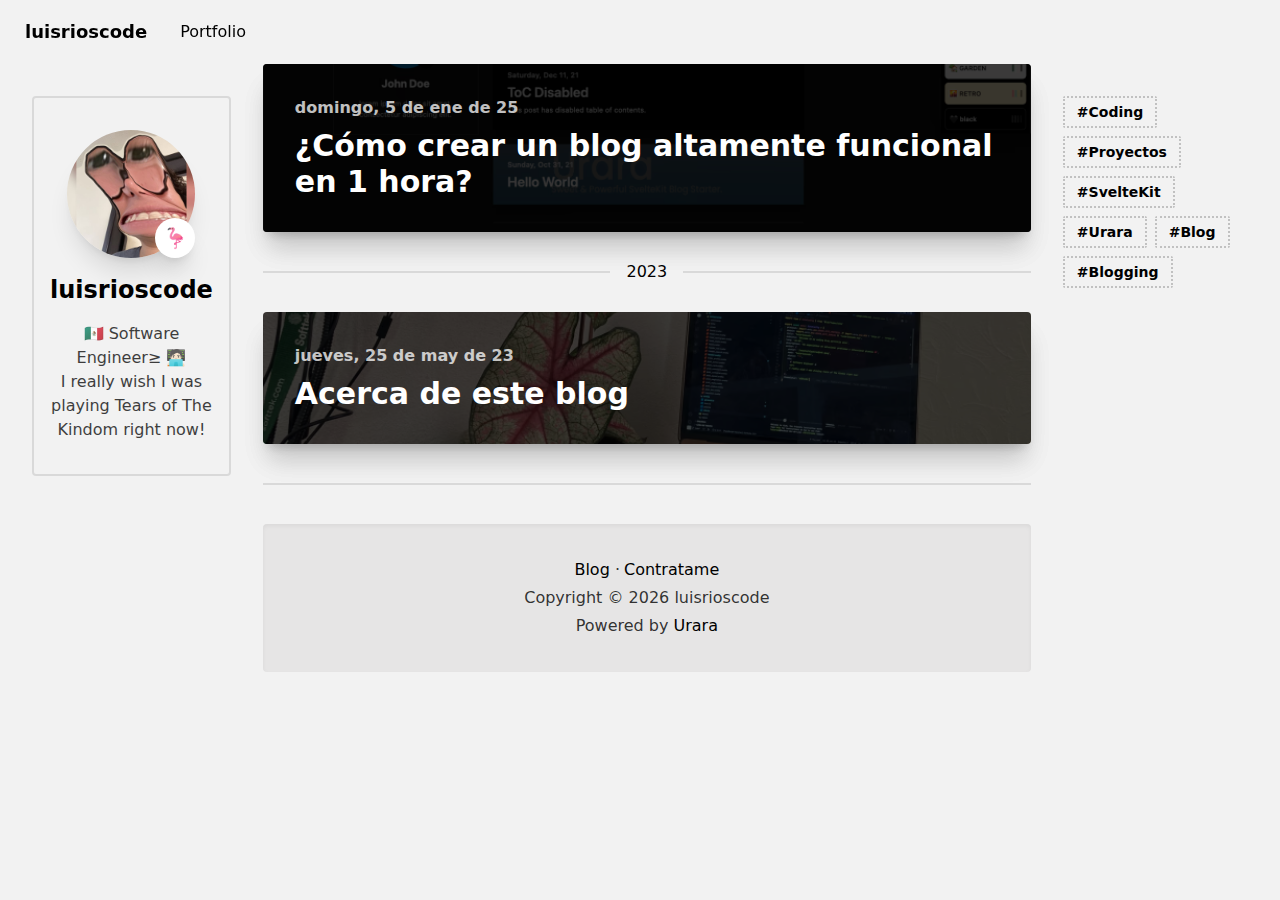
==== commit 3488f4c0: "deploy: 72c9589bc5312b2a0eb63776b0d7c2d5fb356cfd" ====
--- a/index.html
+++ b/index.html
@@ -1,5 +1,5 @@
 <!DOCTYPE html>
-<html lang="en-US">
+<html lang="es-MX">
   <head prefix="og: https://ogp.me/ns#">
     <meta charset="utf-8" />
     <meta name="generator" content="gh:importantimport/urara" />
@@ -10,25 +10,25 @@
     <link rel="sitemap" type="application/xml" href="/sitemap.xml" />
     <meta http-equiv="content-security-policy" content="style-src 'self' 'unsafe-inline' https://giscus.app">
 		<link href="./_app/immutable/assets/_layout.15381b70.css" rel="stylesheet">
-		<link rel="modulepreload" href="./_app/immutable/entry/start.5e72334e.js">
+		<link rel="modulepreload" href="./_app/immutable/entry/start.14d6b66e.js">
 		<link rel="modulepreload" href="./_app/immutable/chunks/index.4fbdcc61.js">
-		<link rel="modulepreload" href="./_app/immutable/chunks/singletons.0d6f259b.js">
+		<link rel="modulepreload" href="./_app/immutable/chunks/singletons.87232022.js">
 		<link rel="modulepreload" href="./_app/immutable/chunks/index.921c2cb0.js">
-		<link rel="modulepreload" href="./_app/immutable/entry/app.f2ef6e35.js">
+		<link rel="modulepreload" href="./_app/immutable/entry/app.7eed4cdd.js">
 		<link rel="modulepreload" href="./_app/immutable/chunks/preload-helper.41c905a7.js">
-		<link rel="modulepreload" href="./_app/immutable/entry/_layout.svelte.214754e4.js">
-		<link rel="modulepreload" href="./_app/immutable/chunks/posts.d107e178.js">
-		<link rel="modulepreload" href="./_app/immutable/chunks/icon.58d25fb4.js">
-		<link rel="modulepreload" href="./_app/immutable/chunks/site.b549000a.js">
+		<link rel="modulepreload" href="./_app/immutable/entry/_layout.svelte.5ec661c4.js">
+		<link rel="modulepreload" href="./_app/immutable/chunks/posts.fd7da08f.js">
+		<link rel="modulepreload" href="./_app/immutable/chunks/icon.d452f25a.js">
+		<link rel="modulepreload" href="./_app/immutable/chunks/site.a7749a29.js">
 		<link rel="modulepreload" href="./_app/immutable/entry/_layout.ts.cccaddcc.js">
 		<link rel="modulepreload" href="./_app/immutable/chunks/_layout.e59680bc.js">
-		<link rel="modulepreload" href="./_app/immutable/entry/_page.svelte.ae38b660.js">
-		<link rel="modulepreload" href="./_app/immutable/chunks/stores.45227ca0.js">
-		<link rel="modulepreload" href="./_app/immutable/chunks/footer.d36b402c.js">
-		<link rel="modulepreload" href="./_app/immutable/chunks/index_profile.6e82e172.js"><title>luisrioscode - Welcome to my coding blog portfolio site</title><!-- HEAD_svelte-1592q3p_START --><!-- HEAD_svelte-1592q3p_END --><!-- HEAD_svelte-1kxdj3d_START --><link rel="shortcut icon" href="https://luisrioscode.xyz/favicon.png" sizes="48x48" type="image/png"><link rel="apple-touch-icon" href="https://luisrioscode.xyz/assets/any@180.png" sizes="180x180" type="image/png"><link rel="icon" href="https://luisrioscode.xyz/assets/any@192.png" sizes="192x192" type="image/png"><!-- HEAD_svelte-1kxdj3d_END --><!-- HEAD_svelte-1g590ms_START --><meta name="theme-color"><!-- HEAD_svelte-1g590ms_END --><!-- HEAD_svelte-abrfj_START --><meta name="author" content="luisrioscode"><meta name="description" content="Me especializo en solucionar problemas y coleccionar plantas 🌺">
+		<link rel="modulepreload" href="./_app/immutable/entry/_page.svelte.a625b2fa.js">
+		<link rel="modulepreload" href="./_app/immutable/chunks/stores.c884c19f.js">
+		<link rel="modulepreload" href="./_app/immutable/chunks/footer.861bb221.js">
+		<link rel="modulepreload" href="./_app/immutable/chunks/index_profile.32d59f30.js"><title>luisrioscode - Ingeniero de Software y amante de las plantas</title><!-- HEAD_svelte-1592q3p_START --><!-- HEAD_svelte-1592q3p_END --><!-- HEAD_svelte-1kxdj3d_START --><link rel="shortcut icon" href="https://luisrioscode.xyz/favicon.png" sizes="48x48" type="image/png"><link rel="apple-touch-icon" href="https://luisrioscode.xyz/assets/any@180.png" sizes="180x180" type="image/png"><link rel="icon" href="https://luisrioscode.xyz/assets/any@192.png" sizes="192x192" type="image/png"><!-- HEAD_svelte-1kxdj3d_END --><!-- HEAD_svelte-1g590ms_START --><meta name="theme-color"><!-- HEAD_svelte-1g590ms_END --><!-- HEAD_svelte-abrfj_START --><meta name="author" content="luisrioscode"><meta name="description" content="Me especializo en solucionar problemas y coleccionar plantas 🌺">
     <meta name="keywords">
     
-      <link rel="canonical" href="https://luisrioscode.xyz"><!-- HEAD_svelte-abrfj_END --><!-- HEAD_svelte-1y1uq0g_START --><meta property="og:site_name" content="luisrioscode"><meta property="og:locale" content="en-US"><meta property="og:type" content="website">
+      <link rel="canonical" href="https://luisrioscode.xyz"><!-- HEAD_svelte-abrfj_END --><!-- HEAD_svelte-1y1uq0g_START --><meta property="og:site_name" content="luisrioscode"><meta property="og:locale" content="es-MX"><meta property="og:type" content="website">
     <meta property="og:image" content="https://luisrioscode.xyz/assets/maskable@512.png">
     <meta property="og:description" content="Me especializo en solucionar problemas y coleccionar plantas 🌺">
     <meta property="og:title" content="luisrioscode">
@@ -77,7 +77,7 @@
     <div class="absolute z-20 rounded-full w-8 h-8 md:w-10 md:h-10 bottom-0 right-0 bg-base-100 shadow-xl text-lg md:text-xl text-center py-0.5 md:py-1.5">🦩</div></figure>
   <div class="text-center flex flex-col gap-2"><h2 class="text-2xl font-bold mt-0 mb-2 p-name">luisrioscode</h2>
     <p class="opacity-75 p-note"><!-- HTML_TAG_START -->
-      🇲🇽 Software Engineer 🧑🏻‍💻
+      🇲🇽 Software Engineer≥ 🧑🏻‍💻
       <br>
       I really wish I was playing Tears of The Kindom right now!
     <!-- HTML_TAG_END --></p>
@@ -142,7 +142,7 @@
 			<script type="application/json" data-sveltekit-fetched data-url="/posts.json">{"status":200,"statusText":"","headers":{},"body":"[{\"title\":\"¿Cómo crear un blog altamente funcional en 1 hora?\",\"image\":\"/blog/urara-blog-template.webp\",\"created\":\"2025-01-05T00:00:00.000Z\",\"updated\":\"2025-01-05T00:00:00.000Z\",\"tags\":[\"Coding\",\"Proyectos\",\"SvelteKit\",\"Urara\"],\"flags\":[],\"slug\":\"/blog/tutorial-como-hacer-un-blog-con-urara-y-sveltekit/+page.svelte.md\",\"path\":\"/blog/tutorial-como-hacer-un-blog-con-urara-y-sveltekit\",\"toc\":[{\"depth\":2,\"title\":\"SvelteKit\",\"slug\":\"sveltekit\"},{\"depth\":2,\"title\":\"Tailwind\",\"slug\":\"tailwind\"},{\"depth\":2,\"title\":\"Template utilizado\",\"slug\":\"template-utilizado\"},{\"depth\":2,\"title\":\"Servicio de hospedaje\",\"slug\":\"servicio-de-hospedaje\"}],\"type\":\"article\",\"html\":\"\"},{\"title\":\"Acerca de este blog\",\"image\":\"/blog/me-blogging.webp\",\"created\":\"2023-05-25T00:00:00.000Z\",\"updated\":\"2023-05-26T00:00:00.000Z\",\"tags\":[\"Blog\",\"Blogging\",\"Coding\"],\"flags\":[],\"slug\":\"/blog/+page.svelte.md\",\"path\":\"/blog\",\"toc\":false,\"type\":\"article\",\"html\":\"\"}]"}</script>
 			<script>
 				{
-					__sveltekit_11u9t8f = {
+					__sveltekit_f82jau = {
 						base: new URL(".", location).pathname.slice(0, -1),
 						env: {}
 					};
@@ -152,8 +152,8 @@
 					const data = [null,null];
 
 					Promise.all([
-						import("./_app/immutable/entry/start.5e72334e.js"),
-						import("./_app/immutable/entry/app.f2ef6e35.js")
+						import("./_app/immutable/entry/start.14d6b66e.js"),
+						import("./_app/immutable/entry/app.7eed4cdd.js")
 					]).then(([kit, app]) => {
 						kit.start(app, element, {
 							node_ids: [0, 2],
